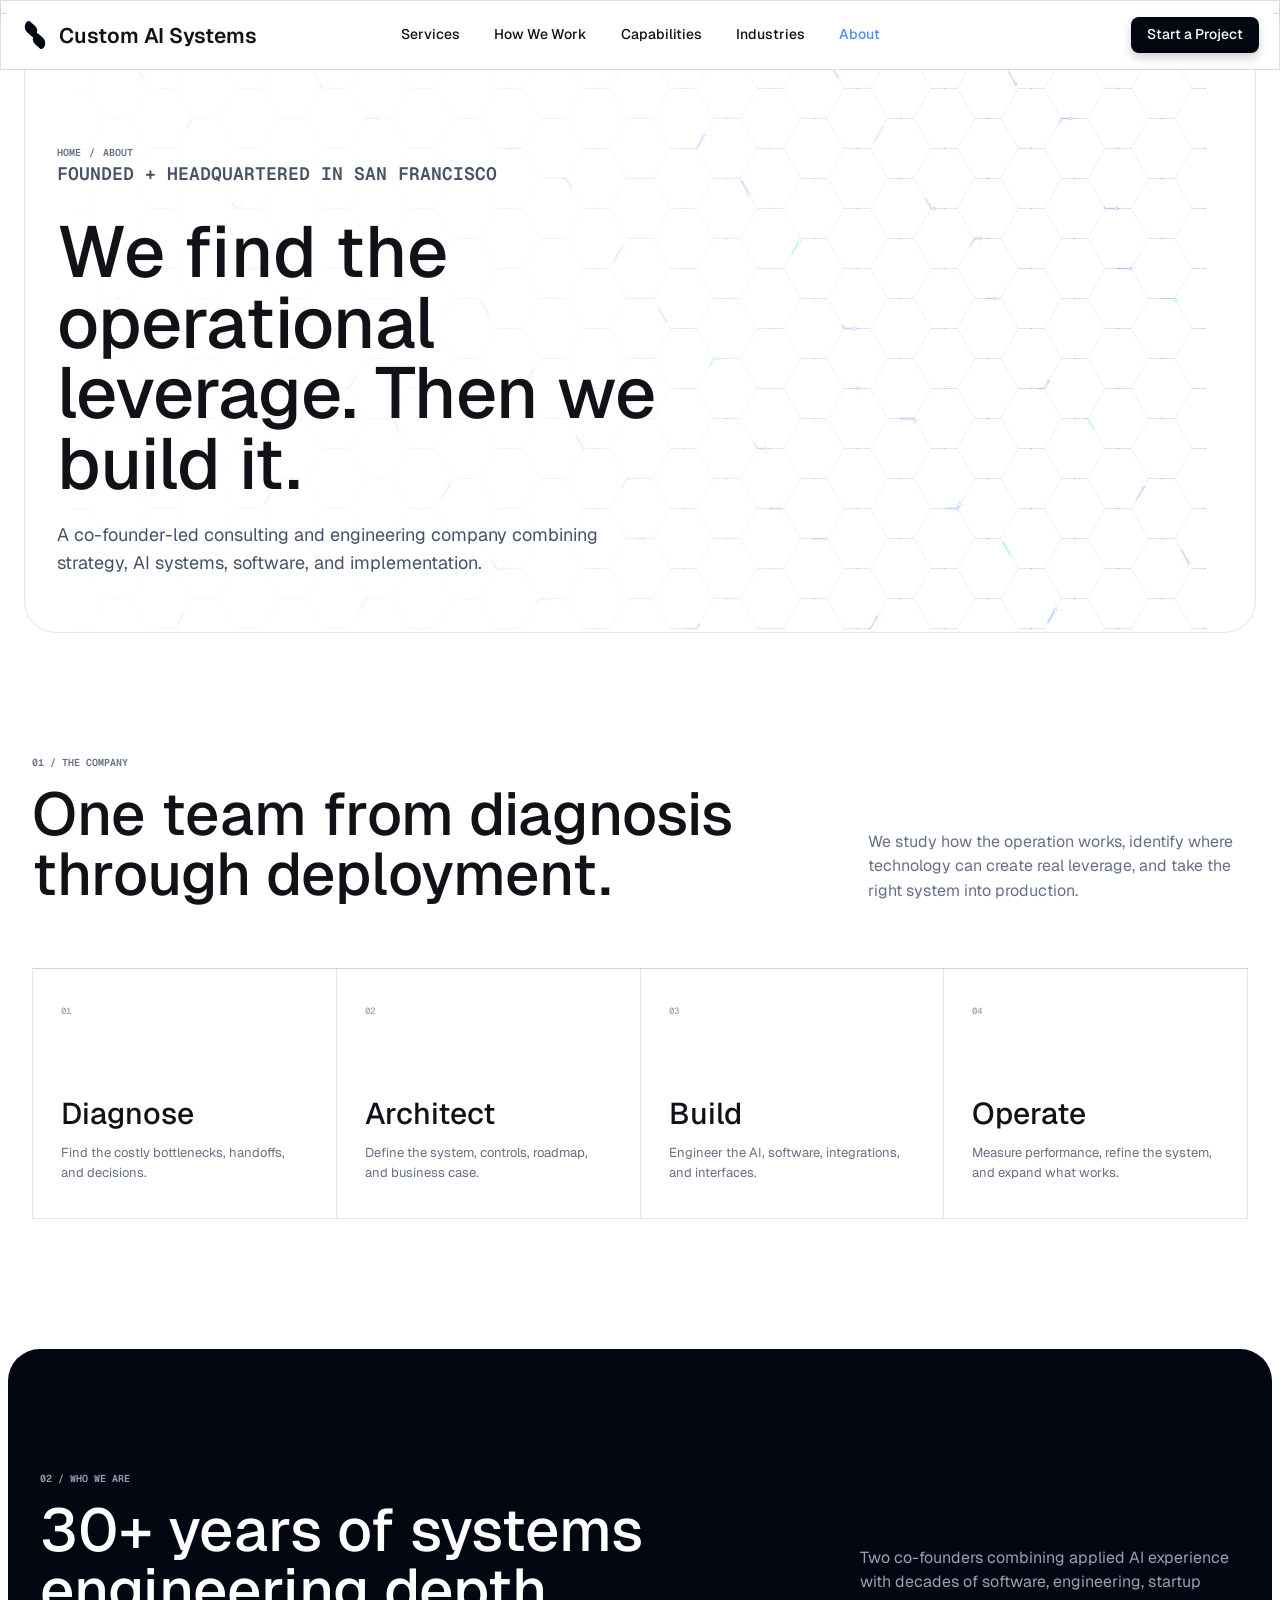
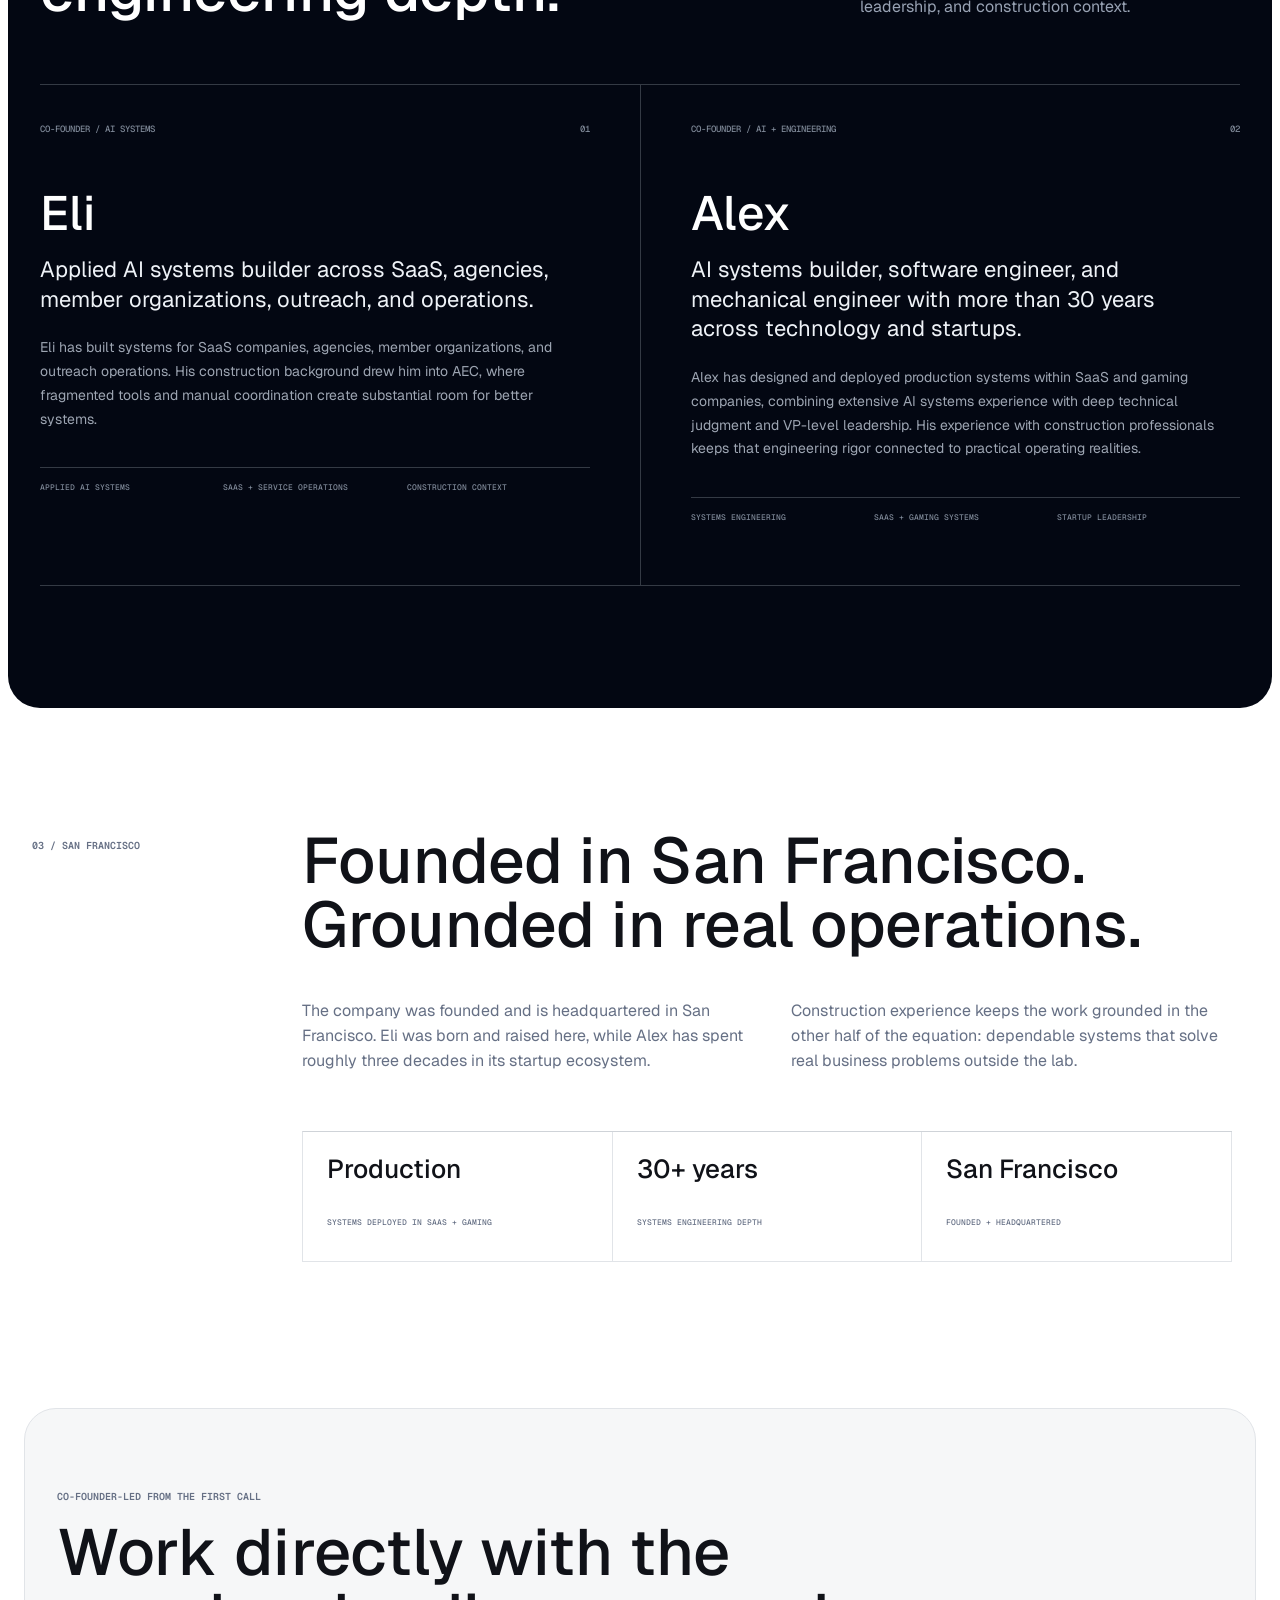
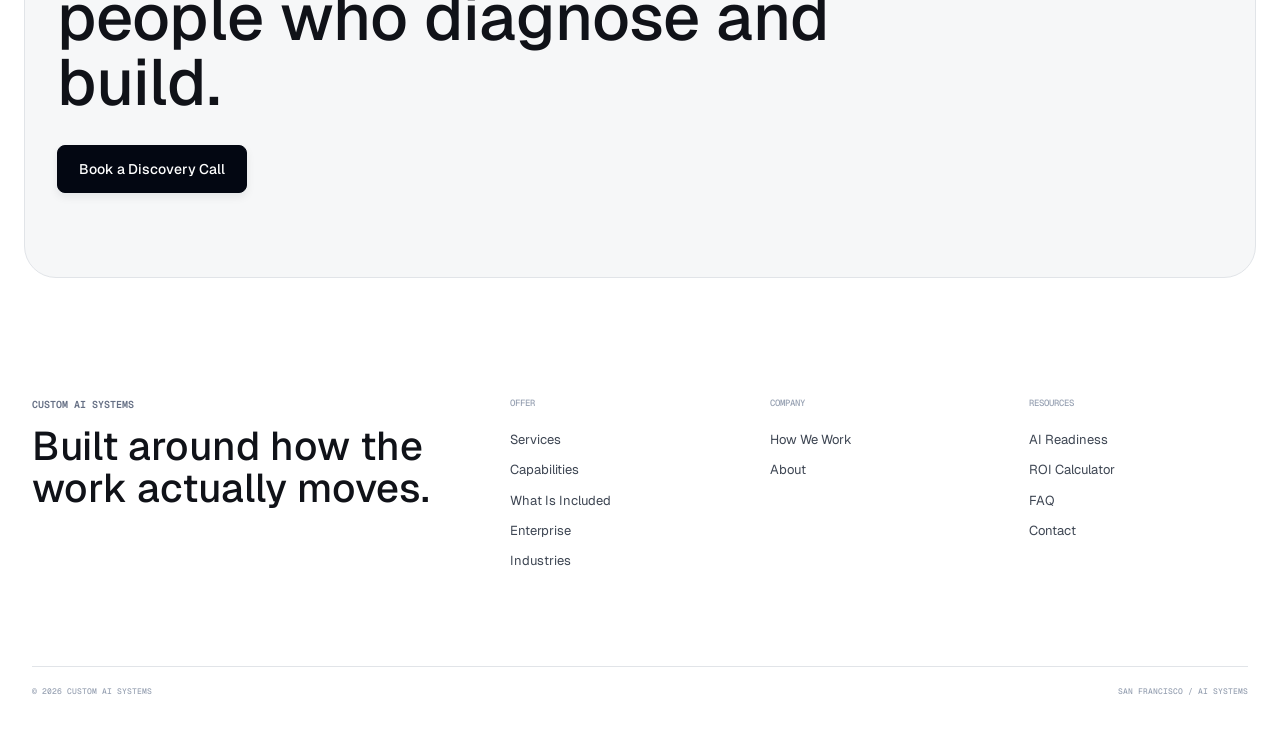
==== about.html @ ee3be644 "Refine founder systems engineering experience" ====
<!doctype html>
<html lang="en">
  <head>
    <meta charset="UTF-8" />
    <meta name="viewport" content="width=device-width, initial-scale=1.0" />
    <meta name="theme-color" content="#ffffff" />
    <meta
      name="description"
      content="Founded and headquartered in San Francisco, Custom AI Systems combines operational strategy, AI engineering, software, integrations, and implementation."
    />
    <title>About | Custom AI Systems</title>
    <link rel="stylesheet" href="site.css?v=about-20260731-1" />
    <script src="site.js?v=nav-20260801-1" defer></script>
  </head>
  <body class="about-page">
    <div data-site-header data-current="about"></div>
    <main>
      <section class="page-hero page-hero-hex" data-hex-hero aria-labelledby="page-title">
        <canvas class="workflow-branch-visual" data-workflow-branch aria-hidden="true"></canvas>
        <div class="page-hero-copy">
          <div class="breadcrumbs"><a href="index.html">Home</a><span>/</span><span>About</span></div>
          <div>
            <p class="scramble-label" data-label="Founded + headquartered in San Francisco">Founded + headquartered in San Francisco</p>
            <h1 id="page-title">We find the operational leverage. Then we build it.</h1>
            <p>A co-founder-led consulting and engineering company combining strategy, AI systems, software, and implementation.</p>
          </div>
        </div>
        <div class="page-hero-art" aria-hidden="true"></div>
      </section>

      <section class="section section-paper about-model" aria-labelledby="company-model">
        <div class="section-inner">
          <div class="section-head reveal">
            <div>
              <p class="section-index">01 / The company</p>
              <h2 id="company-model">One team from diagnosis through deployment.</h2>
            </div>
            <p>We study how the operation works, identify where technology can create real leverage, and take the right system into production.</p>
          </div>
          <div class="about-model-grid reveal-line">
            <article>
              <span>01</span>
              <h3>Diagnose</h3>
              <p>Find the costly bottlenecks, handoffs, and decisions.</p>
            </article>
            <article>
              <span>02</span>
              <h3>Architect</h3>
              <p>Define the system, controls, roadmap, and business case.</p>
            </article>
            <article>
              <span>03</span>
              <h3>Build</h3>
              <p>Engineer the AI, software, integrations, and interfaces.</p>
            </article>
            <article>
              <span>04</span>
              <h3>Operate</h3>
              <p>Measure performance, refine the system, and expand what works.</p>
            </article>
          </div>
        </div>
      </section>

      <section class="section section-black about-team" aria-labelledby="team-title">
        <div class="section-inner">
          <div class="section-head reveal">
            <div>
              <p class="section-index">02 / Who we are</p>
              <h2 id="team-title">30+ years of systems engineering depth.</h2>
            </div>
            <p>Two co-founders combining applied AI experience with decades of software, engineering, startup leadership, and construction context.</p>
          </div>

          <div class="founder-grid reveal-line">
            <article class="founder-profile">
              <header><span>Co-founder / AI systems</span><i>01</i></header>
              <h3>Eli</h3>
              <p class="founder-lede">Applied AI systems builder across SaaS, agencies, member organizations, outreach, and operations.</p>
              <p class="founder-copy">Eli has built systems for SaaS companies, agencies, member organizations, and outreach operations. His construction background drew him into AEC, where fragmented tools and manual coordination create substantial room for better systems.</p>
              <ul class="founder-evidence" aria-label="Eli's experience">
                <li>Applied AI systems</li>
                <li>SaaS + service operations</li>
                <li>Construction context</li>
              </ul>
            </article>

            <article class="founder-profile">
              <header><span>Co-founder / AI + engineering</span><i>02</i></header>
              <h3>Alex</h3>
              <p class="founder-lede">AI systems builder, software engineer, and mechanical engineer with more than 30 years across technology and startups.</p>
              <p class="founder-copy">Alex has designed and deployed production systems within SaaS and gaming companies, combining extensive AI systems experience with deep technical judgment and VP-level leadership. His experience with construction professionals keeps that engineering rigor connected to practical operating realities.</p>
              <ul class="founder-evidence" aria-label="Alex's experience">
                <li>Systems engineering</li>
                <li>SaaS + gaming systems</li>
                <li>Startup leadership</li>
              </ul>
            </article>
          </div>
        </div>
      </section>

      <section class="section section-white about-sf" aria-labelledby="sf-title">
        <div class="section-inner about-sf-grid">
          <p class="section-index reveal">03 / San Francisco</p>
          <div class="reveal">
            <h2 id="sf-title">Founded in San Francisco. Grounded in real operations.</h2>
            <div class="about-sf-copy">
              <p>The company was founded and is headquartered in San Francisco. Eli was born and raised here, while Alex has spent roughly three decades in its startup ecosystem.</p>
              <p>Construction experience keeps the work grounded in the other half of the equation: dependable systems that solve real business problems outside the lab.</p>
            </div>
            <dl class="about-facts">
              <div><dt>Production</dt><dd>Systems deployed in SaaS + gaming</dd></div>
              <div><dt>30+ years</dt><dd>Systems engineering depth</dd></div>
              <div><dt>San Francisco</dt><dd>Founded + headquartered</dd></div>
            </dl>
          </div>
        </div>
      </section>

      <section class="cta cta-hex" aria-labelledby="cta-title">
        <canvas class="workflow-branch-visual" data-workflow-branch aria-hidden="true"></canvas>
        <div class="cta-inner reveal">
          <p class="scramble-label" data-label="Co-founder-led from the first call">Co-founder-led from the first call</p>
          <div>
            <h2 id="cta-title">Work directly with the people who diagnose and build.</h2>
            <a class="button button-dark" href="contact.html#schedule">Book a Discovery Call</a>
          </div>
        </div>
      </section>
    </main>
    <div data-site-footer></div>
  </body>
</html>
---- site.css ----
@font-face {
  font-family: "Geist";
  src: url("public/fonts/geist-400.woff2") format("woff2");
  font-weight: 400;
  font-style: normal;
  font-display: swap;
}

@font-face {
  font-family: "Geist";
  src: url("public/fonts/geist-500.woff2") format("woff2");
  font-weight: 500;
  font-style: normal;
  font-display: swap;
}

@font-face {
  font-family: "Geist";
  src: url("public/fonts/geist-600.woff2") format("woff2");
  font-weight: 600;
  font-style: normal;
  font-display: swap;
}

@font-face {
  font-family: "Geist Mono";
  src: url("public/fonts/geist-mono-500.woff2") format("woff2");
  font-weight: 500;
  font-style: normal;
  font-display: swap;
}

@font-face {
  font-family: "Geist Mono";
  src: url("public/fonts/geist-mono-600.woff2") format("woff2");
  font-weight: 600;
  font-style: normal;
  font-display: swap;
}

:root {
  --ink: #030712;
  --text: #101218;
  --muted: #667085;
  --faint: #98a2b3;
  --line: #e1e4e8;
  --line-strong: #cfd3d8;
  --soft: #f6f7f8;
  --panel: #ededee;
  --white: #ffffff;
  --blue: #4d8dff;
  --green: #20b86a;
  --amber: #f3b63f;
  --red: #ff5f57;
  --sans: "Geist", Arial, sans-serif;
  --mono: "Geist Mono", "SFMono-Regular", Consolas, monospace;
  --max: 1280px;
  --gutter: 32px;
  --nav-h: 70px;
  --radius-lg: 32px;
  --radius-md: 24px;
  --radius-sm: 8px;
  --shadow: 0 20px 55px rgba(16, 24, 40, 0.1);
}

* {
  box-sizing: border-box;
  letter-spacing: 0;
}

html {
  color: var(--text);
  background: var(--white);
  scroll-behavior: smooth;
}

body {
  margin: 0;
  overflow-x: clip;
  color: var(--text);
  background: var(--white);
  font-family: var(--sans);
  font-size: 16px;
  line-height: 1.55;
  -webkit-font-smoothing: antialiased;
}

body.menu-open {
  overflow: hidden;
}

img,
svg {
  display: block;
  max-width: 100%;
}

button,
input,
select,
textarea {
  color: inherit;
  font: inherit;
}

button,
a {
  -webkit-tap-highlight-color: transparent;
}

a {
  color: inherit;
  text-decoration: none;
}

h1,
h2,
h3,
h4,
p {
  margin-top: 0;
}

h1,
h2,
h3,
h4 {
  font-weight: 500;
}

::selection {
  color: var(--white);
  background: var(--ink);
}

.site-header {
  position: fixed;
  z-index: 100;
  top: 0;
  right: 0;
  left: 0;
  height: var(--nav-h);
  border-top: 1px solid rgba(207, 211, 216, 0.7);
  border-bottom: 1px solid rgba(207, 211, 216, 0.8);
  background: rgba(255, 255, 255, 0.97);
}

.home-page .site-header:not(.is-scrolled) {
  border-color: transparent;
  background: transparent;
  backdrop-filter: none;
}

.home-page .site-header:not(.is-scrolled) .nav-inner {
  border-color: transparent;
}

.nav-inner {
  position: relative;
  display: grid;
  grid-template-columns: minmax(250px, 1fr) auto minmax(250px, 1fr);
  align-items: center;
  max-width: var(--max);
  height: 100%;
  margin: 0 auto;
  padding: 0 20px;
  border-right: 1px solid rgba(207, 211, 216, 0.75);
  border-left: 1px solid rgba(207, 211, 216, 0.75);
  transition: transform 220ms cubic-bezier(.22, .61, .36, 1);
}

.nav-inner::before,
.nav-inner::after {
  position: absolute;
  top: 7px;
  width: 11px;
  height: 11px;
  content: "";
  background: linear-gradient(var(--line-strong), var(--line-strong)) center / 1px 11px no-repeat,
    linear-gradient(90deg, var(--line-strong), var(--line-strong)) center / 11px 1px no-repeat;
}

.nav-inner::before { left: -6px; }
.nav-inner::after { right: -6px; }

.brand {
  display: inline-flex;
  gap: 10px;
  align-items: center;
  width: max-content;
  font-size: 21px;
  font-weight: 600;
  line-height: 1;
}

.brand-mark {
  position: relative;
  display: block;
  width: 28px;
  height: 28px;
}

.brand-mark::before,
.brand-mark::after {
  position: absolute;
  width: 16px;
  height: 10px;
  border-radius: 3px 8px 3px 8px;
  content: "";
  background: var(--ink);
}

.brand-mark::before {
  top: 3px;
  left: 2px;
  transform: rotate(42deg);
}

.brand-mark::after {
  right: 2px;
  bottom: 3px;
  transform: rotate(42deg);
}

.site-nav {
  display: flex;
  gap: 34px;
  align-items: center;
}

.site-nav a,
.header-link {
  font-size: 14px;
  font-weight: 500;
}

.site-nav a {
  transition: color 180ms ease;
}

.site-nav a:hover,
.site-nav a[aria-current="page"] {
  color: var(--blue);
}

.header-actions {
  display: flex;
  justify-content: flex-end;
}

.header-link {
  display: inline-flex;
  min-height: 36px;
  padding: 0 16px;
  align-items: center;
  border-radius: var(--radius-sm);
  color: var(--white);
  background: var(--ink);
  box-shadow: 0 5px 10px rgba(3, 7, 18, 0.18);
  transition: transform 180ms ease, box-shadow 180ms ease;
}

.header-link:hover {
  transform: translateY(-1px);
  box-shadow: 0 8px 18px rgba(3, 7, 18, 0.2);
}

.menu-toggle {
  display: none;
  width: 42px;
  height: 42px;
  padding: 0;
  border: 0;
  background: transparent;
  cursor: pointer;
}

.menu-toggle span {
  display: block;
  width: 19px;
  height: 1px;
  margin: 5px auto;
  background: var(--ink);
  transition: transform 180ms ease;
}

.menu-open .menu-toggle span:first-child {
  transform: translateY(3px) rotate(45deg);
}

.menu-open .menu-toggle span:last-child {
  transform: translateY(-3px) rotate(-45deg);
}

.mobile-menu {
  position: fixed;
  z-index: 90;
  inset: var(--nav-h) 0 0;
  display: none;
  padding: 25px 24px 100px;
  background: rgba(255, 255, 255, 0.98);
  transform: translateY(-110%);
  transition: transform 280ms cubic-bezier(0.77, 0, 0.18, 1);
}

.mobile-menu a {
  display: flex;
  min-height: 58px;
  align-items: center;
  border-bottom: 1px solid var(--line);
  font-size: 24px;
  font-weight: 500;
}

.mobile-menu small {
  display: block;
  margin-top: 28px;
  color: var(--muted);
  font-family: var(--mono);
  font-size: 10px;
  text-transform: uppercase;
}

.menu-open .mobile-menu {
  transform: translateY(0);
}

.scroll-progress {
  position: absolute;
  right: 0;
  bottom: -1px;
  left: 0;
  height: 2px;
  background: var(--ink);
  transform: scaleX(0);
  transform-origin: left;
}

.mobile-sticky-cta {
  position: fixed;
  z-index: 85;
  right: 16px;
  bottom: 16px;
  left: 16px;
  display: none;
  min-height: 46px;
  align-items: center;
  justify-content: center;
  border-radius: 7px;
  color: var(--white);
  background: var(--ink);
  box-shadow: 0 9px 28px rgba(3, 7, 18, 0.26);
  font-size: 14px;
  font-weight: 500;
}

.button-row {
  display: flex;
  flex-wrap: wrap;
  gap: 10px;
  align-items: center;
}

.button {
  display: inline-flex;
  min-height: 48px;
  padding: 0 21px;
  align-items: center;
  justify-content: center;
  border: 1px solid var(--line);
  border-radius: var(--radius-sm);
  font-size: 14px;
  font-weight: 500;
  background: var(--white);
  box-shadow: 0 4px 8px rgba(16, 24, 40, 0.08);
  cursor: pointer;
  transition: transform 180ms ease, box-shadow 180ms ease, border-color 180ms ease;
}

.button:hover {
  border-color: var(--line-strong);
  transform: translateY(-2px);
  box-shadow: 0 8px 18px rgba(16, 24, 40, 0.12);
}

.button-dark,
.button-blue {
  color: var(--white);
  border-color: var(--ink);
  background: var(--ink);
}

.button-light,
.button-outline {
  color: var(--text);
  border-color: var(--line);
  background: var(--white);
}

.text-link {
  display: inline-flex;
  gap: 8px;
  align-items: center;
  font-size: 14px;
  font-weight: 500;
}

.text-link::after {
  content: "\2192";
  transition: transform 180ms ease;
}

.text-link:hover::after {
  transform: translateX(4px);
}

.eyebrow,
.section-index,
.micro-label,
.scramble-label,
.breadcrumbs,
.rule-label {
  margin: 0;
  color: var(--muted);
  font-family: var(--mono);
  font-size: 10px;
  font-weight: 600;
  line-height: 1.5;
  text-transform: uppercase;
}

.gamut-hero,
.page-hero,
.offer-field {
  position: relative;
  max-width: calc(100% - 48px);
  margin: 24px auto 0;
  overflow: hidden;
  border: 1px solid var(--line);
  border-radius: var(--radius-lg);
  background: var(--white);
}

.gamut-hero {
  min-height: 700px;
}

.binary-layer {
  position: absolute;
  z-index: 0;
  inset: 0;
  overflow: hidden;
  color: #edf1f4;
  font-family: var(--mono);
  font-size: 6px;
  line-height: 2.65;
  opacity: .46;
  word-break: break-all;
  white-space: pre-wrap;
  pointer-events: none;
  user-select: none;
}

.hero-content {
  position: relative;
  z-index: 3;
  display: flex;
  flex-direction: column;
  justify-content: center;
  min-height: 700px;
  max-width: var(--max);
  margin: 0 auto;
  padding: 150px 20px 76px;
}

.hero-copy {
  max-width: 820px;
}

.hero-copy h1 {
  max-width: 820px;
  min-height: 184px;
  margin: 0 0 30px;
  color: var(--ink);
  font-size: 94px;
  font-weight: 500;
  line-height: 0.96;
}

.rotating-line {
  display: block;
  width: max-content;
  max-width: none;
  white-space: nowrap;
  transform-origin: left center;
  transition: opacity 220ms ease, transform 220ms ease;
}

.rotating-line.is-changing {
  opacity: 0;
  transform: translateY(10px);
}

.hero-copy > p {
  max-width: 690px;
  margin-bottom: 34px;
  color: #445066;
  font-size: 19px;
  line-height: 1.55;
}

.ascii-visual {
  position: absolute;
  z-index: 1;
  top: 155px;
  right: 4%;
  bottom: -40px;
  width: 58%;
  overflow: hidden;
  color: #10141c;
  font-family: var(--mono);
  font-size: 9px;
  line-height: 0.9;
  white-space: pre;
  opacity: 0.88;
  pointer-events: none;
  transform: translateY(var(--ascii-shift, 0));
  will-change: transform;
}

.workflow-branch-visual {
  position: absolute;
  z-index: 1;
  top: -14px;
  right: 0;
  bottom: auto;
  width: 100%;
  height: calc(100% + 28px);
  opacity: .5;
  pointer-events: none;
  -webkit-mask-image: linear-gradient(90deg, rgba(0, 0, 0, .16) 0%, rgba(0, 0, 0, .3) 38%, rgba(0, 0, 0, .82) 68%, #000 100%);
  mask-image: linear-gradient(90deg, rgba(0, 0, 0, .16) 0%, rgba(0, 0, 0, .3) 38%, rgba(0, 0, 0, .82) 68%, #000 100%);
}

.hero-coordinate {
  position: absolute;
  z-index: 2;
  right: 30px;
  bottom: 24px;
  color: var(--faint);
  font-family: var(--mono);
  font-size: 9px;
}

.integration-strip {
  position: relative;
  padding: 42px 0 34px;
  overflow: hidden;
}

.integration-strip::before,
.integration-strip::after {
  position: absolute;
  z-index: 2;
  top: 78px;
  bottom: 18px;
  width: clamp(38px, 7vw, 110px);
  content: "";
  pointer-events: none;
}

.integration-strip::before {
  left: 0;
  background: linear-gradient(90deg, var(--white) 12%, rgba(255, 255, 255, 0));
}

.integration-strip::after {
  right: 0;
  background: linear-gradient(270deg, var(--white) 12%, rgba(255, 255, 255, 0));
}

.integration-label {
  margin-bottom: 25px;
  color: var(--muted);
  font-family: var(--mono);
  font-size: 10px;
  font-weight: 600;
  text-align: center;
  text-transform: uppercase;
}

.integration-track {
  display: flex;
  width: max-content;
  align-items: center;
  animation: marquee 52s linear infinite;
  will-change: transform;
}

.integration-set {
  display: flex;
  flex: none;
  gap: clamp(48px, 5.3vw, 78px);
  align-items: center;
  padding-right: clamp(48px, 5.3vw, 78px);
}

.integration-item {
  position: relative;
  display: inline-flex;
  gap: 12px;
  align-items: center;
  color: #252a34;
  font-size: 17px;
  font-weight: 600;
  white-space: nowrap;
  transition: color 180ms ease, transform 180ms ease;
}

.integration-logo {
  display: grid;
  width: 38px;
  height: 38px;
  place-items: center;
  border: 1px solid rgba(17, 24, 39, .1);
  border-radius: 8px;
  background: rgba(255, 255, 255, .9);
  box-shadow: 0 5px 16px rgba(17, 24, 39, .05);
  font-style: normal;
  transition: border-color 180ms ease, box-shadow 180ms ease, transform 180ms ease;
}

.integration-logo img {
  display: block;
  width: 25px;
  height: 25px;
  object-fit: contain;
}

.integration-item:hover {
  color: var(--text);
  transform: translateY(-2px);
}

.integration-item:hover .integration-logo {
  border-color: rgba(62, 139, 255, .34);
  box-shadow: 0 8px 22px rgba(39, 116, 255, .12);
  transform: scale(1.04);
}

.integration-strip:hover .integration-track {
  animation-play-state: paused;
}

@keyframes marquee {
  to { transform: translateX(-50%); }
}

.content-section,
.section {
  position: relative;
  max-width: var(--max);
  margin: 0 auto;
  padding: 122px var(--gutter);
}

.section-inner {
  max-width: var(--max);
  margin: 0 auto;
}

.section-paper,
.section-white {
  color: var(--text);
  background: var(--white);
}

.section-blue {
  color: var(--text);
  background: var(--panel);
}

.section-black {
  max-width: calc(100% - 16px);
  margin: 8px auto;
  padding-right: max(var(--gutter), calc((100vw - var(--max)) / 2 + var(--gutter)));
  padding-left: max(var(--gutter), calc((100vw - var(--max)) / 2 + var(--gutter)));
  border-radius: var(--radius-lg);
  color: var(--white);
  background: var(--ink);
}

.section-head {
  display: grid;
  grid-template-columns: minmax(0, 1fr) minmax(260px, 380px);
  gap: 70px;
  align-items: end;
  margin-bottom: 64px;
}

.section-head h2,
.section-title,
.editorial-title {
  max-width: 880px;
  margin: 14px 0 0;
  color: inherit;
  font-size: 60px;
  font-weight: 500;
  line-height: 1;
}

.section-head > p {
  margin: 0;
  color: var(--muted);
}

.section-black .section-head > p,
.section-black .section-index,
.dark-band .scramble-label,
.dark-band .feature-copy {
  color: #98a2b3;
}

.difference-title {
  max-width: 940px;
  margin: 14px 0 55px;
  font-size: 60px;
  font-weight: 500;
  line-height: 1;
}

.market-signal {
  position: relative;
  max-width: calc(100% - 16px);
  min-height: 760px;
  margin: 8px auto;
  padding: 118px max(var(--gutter), calc((100vw - var(--max)) / 2 + var(--gutter))) 0;
  overflow: hidden;
  border-radius: var(--radius-lg);
  color: var(--white);
  background: var(--ink);
}

.market-signal > .workflow-branch-visual {
  inset: -14px 0 auto;
  width: 100%;
  height: calc(100% + 28px);
  opacity: .28;
  filter: brightness(2.1);
  -webkit-mask-image: linear-gradient(90deg, rgba(0, 0, 0, .18), #000 48%, rgba(0, 0, 0, .54));
  mask-image: linear-gradient(90deg, rgba(0, 0, 0, .18), #000 48%, rgba(0, 0, 0, .54));
}

.market-signal-inner,
.market-signal-thesis {
  position: relative;
  z-index: 2;
}

.market-signal-inner {
  display: grid;
  grid-template-columns: minmax(0, 1.05fr) minmax(430px, .95fr);
  gap: 105px;
  align-items: start;
}

.market-signal .scramble-label {
  color: #8490a2;
}

.market-signal-copy h2 {
  max-width: 650px;
  margin: 18px 0 32px;
  color: var(--white);
  font-size: 61px;
  line-height: 1;
}

.market-signal-copy > p:last-child {
  max-width: 520px;
  margin: 0;
  color: #9da7b6;
  font-size: 17px;
}

.market-trajectory {
  --trajectory-x: 8px;
  --trajectory-color: #5fe5ff;
  position: relative;
  border-top: 1px solid #303744;
}

.market-trajectory-line {
  position: absolute;
  z-index: 1;
  top: 34px;
  bottom: 34px;
  left: var(--trajectory-x);
  width: 1px;
  transform: translateX(-50%);
  overflow: hidden;
  background: rgba(95, 229, 255, .16);
}

.market-trajectory-line i {
  display: block;
  width: 100%;
  height: 100%;
  background: rgba(95, 229, 255, .7);
  box-shadow: 0 0 11px rgba(95, 229, 255, .3);
  transform: scaleY(0);
  transform-origin: top;
}

.market-signal.is-visible .market-trajectory-line i {
  transform: scaleY(1);
  transition: transform 1150ms cubic-bezier(.22, .61, .36, 1) 180ms;
}

.market-trajectory article {
  position: relative;
  display: grid;
  min-height: 154px;
  padding: 27px 0 27px 40px;
  grid-template-columns: 92px minmax(0, 1fr);
  gap: 7px 20px;
  border-bottom: 1px solid #303744;
  opacity: .24;
  transform: translateX(18px);
}

.market-trajectory article::before {
  position: absolute;
  z-index: 2;
  top: 31px;
  left: var(--trajectory-x);
  width: 10px;
  height: 10px;
  transform: translateX(-50%);
  border: 2px solid var(--ink);
  border-radius: 50%;
  content: "";
  background: #4b5565;
}

.market-signal.is-visible .market-trajectory article {
  opacity: 1;
  transform: translateX(0);
  transition: opacity 560ms ease 300ms, transform 560ms cubic-bezier(.22, .61, .36, 1) 300ms;
}

.market-signal.is-visible .market-trajectory article:nth-of-type(2) { transition-delay: 510ms; }
.market-signal.is-visible .market-trajectory article:nth-of-type(3) { transition-delay: 720ms; }

.market-signal.is-visible .market-trajectory article::before {
  background: var(--trajectory-color);
  box-shadow: 0 0 0 4px rgba(95, 229, 255, .09), 0 0 11px rgba(95, 229, 255, .34);
  transition: background 300ms ease 620ms, box-shadow 300ms ease 620ms;
}

.market-trajectory article > span {
  grid-column: 1 / -1;
  color: #7f8998;
  font-family: var(--mono);
  font-size: 8px;
  text-transform: uppercase;
}

.market-trajectory article > strong {
  grid-row: 2 / span 2;
  color: var(--white);
  font-size: 43px;
  font-weight: 500;
  line-height: 1;
}

.market-trajectory article > strong b {
  font-weight: inherit;
}

.market-trajectory article > p {
  margin: 2px 0 0;
  color: #c1c8d2;
  font-size: 13px;
  line-height: 1.45;
}

.market-trajectory article > a {
  width: max-content;
  color: #697486;
  font-family: var(--mono);
  font-size: 7px;
  text-transform: uppercase;
  transition: color 180ms ease;
}

.market-trajectory article > a:hover {
  color: var(--blue);
}

.system-thesis {
  position: relative;
  min-height: 165vh;
  margin: 8px;
}

.system-thesis-pin {
  position: sticky;
  top: 76px;
  min-height: min(690px, calc(100vh - 84px));
  height: calc(100vh - 84px);
  overflow: hidden;
  border: 1px solid #202a38;
  border-radius: var(--radius-lg);
  color: var(--white);
  background: #050a13;
}

.system-thesis-pin > .workflow-branch-visual {
  inset: -16px;
  width: calc(100% + 32px);
  height: calc(100% + 32px);
  opacity: .43;
  mask-image: linear-gradient(90deg, rgba(0, 0, 0, .84), rgba(0, 0, 0, .2) 54%, rgba(0, 0, 0, .74));
}

.system-thesis-grid {
  position: relative;
  z-index: 2;
  display: grid;
  min-height: 615px;
  padding: 84px 7.5% 70px;
  grid-template-columns: minmax(0, 1.45fr) minmax(300px, .55fr);
  align-items: end;
  gap: clamp(50px, 8vw, 140px);
}

.system-thesis-statement { align-self: start; }

.system-thesis-statement h2 {
  max-width: 980px;
  margin: 24px 0 0;
  font-size: clamp(58px, 6.5vw, 108px);
  font-weight: 400;
  line-height: .96;
}

.system-thesis-resolve { color: inherit; }

.system-thesis-resolve i {
  color: #82909f;
  font-style: normal;
  transition: color 420ms cubic-bezier(.22, .61, .36, 1), text-shadow 420ms ease;
}

.system-thesis-resolve i.is-lit {
  color: var(--white);
  text-shadow: 0 0 18px rgba(95, 229, 255, .08);
}

.system-thesis-detail {
  padding: 28px 0 2px;
  border-top: 1px solid #354152;
}

.system-thesis-detail > p {
  margin: 0 0 30px;
  color: #aab4c1;
  font-size: 16px;
  line-height: 1.55;
}

.system-thesis-detail > strong {
  display: block;
  margin-bottom: 34px;
  font-size: 18px;
  font-weight: 500;
  line-height: 1.45;
}

.button.button-teal {
  justify-content: space-between;
  min-width: 235px;
  color: #041117;
  border-color: #5fe5ff;
  background: #5fe5ff;
}

.button.button-teal:hover {
  color: #041117;
  background: #8bedff;
}

.system-thesis-rail {
  position: absolute;
  z-index: 2;
  right: 7.5%;
  bottom: 35px;
  left: 7.5%;
  display: grid;
  grid-template-columns: repeat(4, 1fr);
}

.system-thesis-rail i {
  height: 1px;
  background: #354152;
  transform: scaleX(0);
  transform-origin: left;
}

.system-thesis:has(.reveal.is-visible) .system-thesis-rail i {
  transform: scaleX(1);
  transition: transform 700ms cubic-bezier(.22, .61, .36, 1);
}

.system-thesis-rail i:nth-child(2) { transition-delay: 120ms !important; }
.system-thesis-rail i:nth-child(3) { transition-delay: 240ms !important; }
.system-thesis-rail i:nth-child(4) { transition-delay: 360ms !important; background: #5fe5ff; }

.market-signal-thesis {
  max-width: 960px;
  margin: 82px 0 0;
  padding: 31px 0 35px;
  border-top: 1px solid #303744;
  color: #dce1e8;
  font-size: 24px;
  line-height: 1.35;
}

.product-scroll-stage {
  position: relative;
  min-height: calc(100vh + 820px);
}

.product-window {
  position: relative;
  min-height: 680px;
  overflow: hidden;
  border: 1px solid var(--line-strong);
  border-radius: 20px;
  background: var(--white);
  box-shadow: var(--shadow);
}

.product-scroll-stage .product-window {
  position: sticky;
  top: calc(var(--nav-h) + 18px);
}

.window-bar {
  display: flex;
  height: 48px;
  padding: 0 18px;
  align-items: center;
  border-bottom: 1px solid var(--line);
  background: var(--soft);
}

.window-dots {
  display: flex;
  gap: 8px;
}

.window-dots i {
  display: block;
  width: 12px;
  height: 12px;
  border-radius: 50%;
  background: var(--red);
}

.window-dots i:nth-child(2) { background: var(--amber); }
.window-dots i:nth-child(3) { background: #27c840; }

.window-title {
  margin-left: auto;
  color: var(--muted);
  font-family: var(--mono);
  font-size: 9px;
  text-transform: uppercase;
}

.window-body {
  display: grid;
  grid-template-columns: 242px minmax(0, 1fr);
  min-height: 632px;
}

.demo-sidebar {
  padding: 18px 14px;
  border-right: 1px solid var(--line);
  background: #f5f6f7;
}

.demo-outcome-card {
  padding: 12px;
  border: 1px solid var(--line);
  border-radius: 10px;
  background: rgba(255, 255, 255, .86);
}

.demo-outcome-head {
  display: flex;
  margin-bottom: 10px;
  align-items: center;
  justify-content: space-between;
  color: var(--muted);
  font-family: var(--mono);
  font-size: 8px;
  font-weight: 600;
  text-transform: uppercase;
}

.demo-outcome-head i {
  padding: 3px 5px;
  border: 1px solid var(--line);
  border-radius: 4px;
  color: var(--faint);
  font-style: normal;
}

.demo-outcome-tabs {
  display: grid;
  grid-template-columns: 1fr 1fr;
  gap: 3px;
  padding: 3px;
  border: 1px solid var(--line);
  border-radius: 7px;
  background: #f2f4f6;
}

.demo-outcome-tabs button {
  min-height: 27px;
  padding: 0 8px;
  border: 0;
  border-radius: 5px;
  color: var(--muted);
  background: transparent;
  font: 500 10px/1 var(--sans);
  cursor: pointer;
}

.demo-outcome-tabs button.is-active {
  color: var(--text);
  background: var(--white);
  box-shadow: 0 1px 4px rgba(17, 24, 39, .1);
}

.demo-outcome-panel {
  min-height: 61px;
  padding-top: 10px;
}

.demo-outcome-panel strong,
.demo-outcome-panel span {
  display: block;
}

.demo-outcome-panel strong {
  margin-bottom: 2px;
  font-size: 24px;
  font-weight: 500;
  letter-spacing: 0;
}

.demo-outcome-panel span {
  color: var(--muted);
  font-size: 10px;
}

.demo-sidebar-label {
  margin: 17px 10px 7px;
  color: var(--faint);
  font-size: 11px;
}

.demo-system-list {
  display: grid;
  gap: 1px;
}

.demo-nav-item {
  display: flex;
  gap: 10px;
  min-height: 34px;
  padding: 0 10px;
  align-items: center;
  border-radius: 7px;
  color: var(--muted);
  font-size: 11px;
}

.demo-nav-item.is-active {
  color: var(--text);
  background: #e6e8eb;
}

.demo-nav-item i {
  width: 7px;
  height: 7px;
  border: 1px solid currentColor;
  border-radius: 2px;
}

.demo-main {
  display: grid;
  grid-template-rows: auto 1fr;
  min-width: 0;
  padding: 28px;
}

.demo-prompt {
  max-width: 760px;
  margin: 0 auto 24px;
  padding: 18px 20px;
  border: 1px solid var(--line);
  border-radius: 14px;
  color: #3e4a5d;
  background: var(--soft);
  font-size: 14px;
}

.demo-grid {
  display: grid;
  grid-template-columns: minmax(0, 1.4fr) minmax(250px, 0.6fr);
  gap: 16px;
  min-height: 465px;
}

.demo-log,
.demo-summary {
  border: 1px solid var(--line);
  border-radius: 14px;
  background: var(--white);
}

.demo-panel-head {
  display: flex;
  min-height: 44px;
  padding: 0 15px;
  align-items: center;
  justify-content: space-between;
  border-bottom: 1px solid var(--line);
  font-size: 12px;
  font-weight: 500;
}

.status-live {
  display: inline-flex;
  gap: 7px;
  align-items: center;
  color: var(--muted);
  font-family: var(--mono);
  font-size: 8px;
  text-transform: uppercase;
}

.status-live::before {
  width: 6px;
  height: 6px;
  border-radius: 50%;
  content: "";
  background: var(--green);
  box-shadow: 0 0 0 4px rgba(32, 184, 106, 0.12);
}

.status-live[data-state="idle"]::before {
  background: #aab2bf;
  box-shadow: 0 0 0 4px rgba(102, 112, 133, .1);
}

.status-live[data-state="working"]::before {
  background: var(--blue);
  box-shadow: 0 0 0 4px rgba(70, 124, 255, .12);
  animation: status-pulse 1.4s ease-in-out infinite;
}

.status-live[data-state="complete"]::before {
  background: var(--green);
  box-shadow: 0 0 0 4px rgba(32, 184, 106, .12);
}

@keyframes status-pulse {
  50% { box-shadow: 0 0 0 7px rgba(70, 124, 255, 0); }
}

.demo-steps {
  padding: 10px 15px;
}

.demo-step {
  display: grid;
  grid-template-columns: 28px 1fr auto;
  gap: 10px;
  min-height: 68px;
  padding: 12px 0;
  align-items: center;
  border-bottom: 1px solid var(--line);
  opacity: 0.36;
  transform: translateY(8px);
  transition: opacity 420ms ease, transform 420ms ease;
}

.demo-step.is-complete {
  opacity: 1;
  transform: translateY(0);
}

.demo-step.is-active {
  opacity: 1;
  transform: translateY(0);
  background: linear-gradient(90deg, rgba(70, 124, 255, .08), rgba(70, 124, 255, 0) 82%);
}

.demo-step.is-active .demo-step-icon {
  border-color: rgba(70, 124, 255, .42);
  color: var(--blue);
  background: rgba(70, 124, 255, .06);
}

.demo-step.is-active .step-check {
  color: var(--blue);
}

.demo-step-icon {
  display: grid;
  width: 27px;
  height: 27px;
  place-items: center;
  border: 1px solid var(--line);
  border-radius: 7px;
  color: var(--muted);
  font-family: var(--mono);
  font-size: 8px;
}

.demo-step strong,
.demo-step small {
  display: block;
}

.demo-step strong {
  margin-bottom: 3px;
  font-size: 13px;
  font-weight: 500;
}

.demo-step small {
  color: var(--muted);
  font-size: 10px;
}

.step-check {
  color: var(--faint);
  font-family: var(--mono);
  font-size: 10px;
}

.demo-step.is-complete .step-check {
  color: var(--green);
}

.summary-body {
  padding: 18px;
}

.summary-metric {
  margin-bottom: 20px;
  padding-bottom: 17px;
  border-bottom: 1px solid var(--line);
  opacity: .2;
  transform: translateY(6px);
  transition: opacity 320ms ease, transform 320ms ease;
}

.summary-metric.is-visible {
  opacity: 1;
  transform: translateY(0);
}

.summary-metric span,
.summary-metric strong {
  display: block;
}

.summary-metric span {
  color: var(--muted);
  font-size: 10px;
}

.summary-metric strong {
  margin-top: 5px;
  font-size: 27px;
  font-weight: 500;
}

.summary-result {
  padding: 12px;
  border: 1px solid rgba(70, 124, 255, .24);
  border-radius: 9px;
  background: rgba(70, 124, 255, .05);
  opacity: .16;
  transform: translateY(6px);
  transition: opacity 320ms ease, transform 320ms ease;
}

.summary-result.is-visible {
  opacity: 1;
  transform: translateY(0);
}

.summary-result strong,
.summary-result span,
.summary-result small {
  display: block;
}

.summary-result span { margin-bottom: 4px; color: var(--muted); font-size: 9px; }
.summary-result strong { margin-bottom: 5px; font-size: 13px; font-weight: 500; }
.summary-result small { color: #526783; font-size: 9px; }

.feature-grid {
  display: grid;
  grid-template-columns: repeat(6, 1fr);
  gap: 14px;
}

.feature-card {
  position: relative;
  min-height: 430px;
  padding: 34px;
  contain: layout paint;
  overflow: hidden;
  border: 1px solid var(--line);
  border-radius: var(--radius-md);
  background: var(--soft);
}

.feature-card.feature-wide { grid-column: span 3; min-height: 520px; }
.feature-card.feature-third { grid-column: span 2; }
.feature-card.feature-half { grid-column: span 3; min-height: 350px; }

.dot-field {
  background-color: #fafafa;
  background-image: radial-gradient(#cfd5dd 0.8px, transparent 0.8px);
  background-size: 11px 11px;
}

.feature-card h3 {
  position: relative;
  z-index: 3;
  max-width: 480px;
  margin: 12px 0 12px;
  font-size: 30px;
  font-weight: 500;
  line-height: 1.08;
}

.feature-card p {
  position: relative;
  z-index: 3;
  max-width: 430px;
  margin: 0;
  color: var(--muted);
  font-size: 14px;
}

.feature-visual {
  position: absolute;
  right: 26px;
  bottom: 0;
  left: 26px;
  height: 55%;
}

.mini-browser,
.mini-dashboard,
.mini-log,
.mini-review {
  overflow: hidden;
  border: 1px solid var(--line-strong);
  border-radius: 14px 14px 0 0;
  background: var(--white);
  box-shadow: 0 18px 40px rgba(16, 24, 40, 0.12);
}

.mini-browser {
  display: grid;
  grid-template-rows: 35px 1fr;
  height: 100%;
}

.mini-browser-bar {
  display: flex;
  gap: 6px;
  padding: 0 12px;
  align-items: center;
  border-bottom: 1px solid var(--line);
}

.mini-browser-bar i {
  width: 7px;
  height: 7px;
  border-radius: 50%;
  background: var(--red);
}

.mini-browser-bar i:nth-child(2) { background: var(--amber); }
.mini-browser-bar i:nth-child(3) { background: #27c840; }

.parcel-map {
  position: relative;
  display: grid;
  grid-template-columns: 1.3fr .7fr;
  padding: 18px;
  background-image: linear-gradient(#e9edf2 1px, transparent 1px), linear-gradient(90deg, #e9edf2 1px, transparent 1px);
  background-size: 25px 25px;
}

.parcel-lines {
  position: relative;
  min-height: 175px;
  border: 2px solid var(--blue);
  clip-path: polygon(5% 12%, 90% 0, 100% 78%, 28% 100%, 0 70%);
}

.parcel-lines::before,
.parcel-lines::after {
  position: absolute;
  content: "";
  border: 1px solid var(--blue);
}

.parcel-lines::before { inset: 24px 35px; }
.parcel-lines::after { inset: 56px 16px 20px 70px; }

.map-facts {
  padding: 10px;
}

.map-facts span {
  display: block;
  margin-bottom: 10px;
  padding-bottom: 8px;
  border-bottom: 1px solid var(--line);
  color: var(--muted);
  font-size: 9px;
}

.mini-dashboard {
  position: relative;
  height: 100%;
  border-radius: 14px 14px 0 0;
  background-image: radial-gradient(#d3d7dc 0.8px, transparent 0.8px);
  background-size: 11px 11px;
}

.widget {
  position: absolute;
  min-width: 130px;
  padding: 12px;
  border: 1px solid var(--line);
  border-radius: 10px;
  background: var(--white);
  box-shadow: 0 8px 20px rgba(16, 24, 40, 0.1);
}

.widget span { color: var(--muted); font-size: 9px; }
.widget strong { display: block; margin-top: 7px; font-size: 22px; font-weight: 500; }
.widget:nth-child(1) { top: 42px; left: 28px; }
.widget:nth-child(2) { top: 30px; right: 27px; }
.widget:nth-child(3) { bottom: 28px; left: 35%; }

.app-cloud {
  display: flex;
  flex-wrap: wrap;
  gap: 9px;
  align-content: flex-end;
  height: 100%;
  padding-bottom: 34px;
}

.app-pill {
  display: inline-flex;
  gap: 8px;
  min-height: 40px;
  padding: 0 12px;
  align-items: center;
  border: 1px solid var(--line);
  border-radius: 10px;
  background: var(--white);
  box-shadow: 0 6px 16px rgba(16, 24, 40, 0.07);
  font-size: 11px;
}

.app-pill i {
  display: grid;
  width: 20px;
  height: 20px;
  place-items: center;
  border-radius: 6px;
  color: var(--white);
  background: var(--blue);
  font-family: var(--mono);
  font-size: 8px;
  font-style: normal;
}

.mini-log {
  height: 100%;
  padding: 20px;
  border-radius: 14px 14px 0 0;
}

.log-row {
  display: grid;
  grid-template-columns: 42px 1fr auto;
  gap: 10px;
  padding: 13px 0;
  border-bottom: 1px solid var(--line);
  color: var(--muted);
  font-family: var(--mono);
  font-size: 9px;
}

.log-row b { color: var(--text); font-weight: 500; }
.log-row em { color: var(--green); font-style: normal; }

.mini-review {
  height: 100%;
  padding: 22px;
  border-radius: 14px 14px 0 0;
}

.review-document {
  height: 100%;
  padding: 16px;
  border: 1px solid var(--line);
  border-radius: 10px;
}

.review-document span {
  display: block;
  height: 6px;
  margin-bottom: 9px;
  border-radius: 3px;
  background: #e5e7eb;
}

.review-document span:nth-child(2) { width: 76%; }
.review-document span:nth-child(3) { width: 90%; }

.review-actions {
  display: flex;
  gap: 8px;
  margin-top: 22px;
}

.review-actions i {
  display: grid;
  min-width: 76px;
  min-height: 34px;
  place-items: center;
  border-radius: 7px;
  color: var(--white);
  background: var(--blue);
  font-size: 9px;
  font-style: normal;
}

.review-actions i:last-child {
  color: var(--muted);
  background: var(--soft);
}

/* Gamut-style illustrated capability field */
.feature-card.feature-showcase {
  display: grid;
  min-height: 720px;
  padding: 0;
  grid-template-rows: minmax(420px, 1fr) auto;
}

.feature-card.feature-showcase.feature-compact {
  min-height: 650px;
  grid-template-rows: minmax(350px, 1fr) auto;
}

.capability-grid {
  grid-auto-rows: 680px;
}

.capability-grid .dot-field { background: #fafafa; }

.capability-grid .capability-hex-field {
  position: absolute;
  z-index: 0;
  inset: -12px;
  width: calc(100% + 24px);
  height: calc(100% + 24px);
  opacity: .34;
  pointer-events: none;
  mask-image: linear-gradient(180deg, #000 0%, rgba(0, 0, 0, .72) 72%, rgba(0, 0, 0, .34) 100%);
}

.capability-grid .feature-stage,
.capability-grid .feature-copy-block {
  position: relative;
  z-index: 2;
}

.capability-grid .feature-card.feature-compact {
  height: 100%;
  min-height: 0;
  grid-template-rows: 365px minmax(0, 1fr);
}

.capability-grid .feature-stage,
.capability-grid .precision-target-stage,
.capability-grid .interface-stage,
.capability-grid .connected-stage,
.capability-grid .trigger-stage,
.capability-grid .anywhere-stage,
.capability-grid .model-stage {
  min-height: 0;
}

.capability-grid .feature-copy-block {
  padding: 27px 30px 31px;
}

.capability-grid .feature-card h3 {
  font-size: 28px;
}

.capability-grid .feature-card p {
  font-size: 13px;
}

.feature-stage {
  position: relative;
  min-height: 350px;
  overflow: hidden;
}

.feature-stage canvas,
.vault-canvas {
  position: absolute;
  inset: 0;
  width: 100%;
  height: 100%;
}

.feature-copy-block {
  position: relative;
  z-index: 4;
  padding: 30px 34px 38px;
}

.feature-copy-block h3 {
  margin-top: 14px;
}

.precision-target-stage {
  min-height: 465px;
  isolation: isolate;
}

.interface-stage {
  min-height: 465px;
}

.floating-control {
  position: absolute;
  z-index: 3;
  border: 1px solid var(--line);
  border-radius: 12px;
  color: #596478;
  background: rgba(255,255,255,.96);
  box-shadow: 0 10px 24px rgba(16,24,40,.12);
  font-size: 11px;
  animation: float-control 5s ease-in-out infinite;
}

.search-control {
  top: 27%;
  left: 8%;
  width: 42%;
  padding: 15px 17px;
}

.search-control::before {
  margin-right: 10px;
  content: "\2315";
  color: #8d98a9;
}

.search-control b {
  margin-left: 8px;
  color: var(--blue);
  font-weight: 400;
}

.toggle-control {
  top: 27%;
  right: 7%;
  display: flex;
  min-width: 190px;
  padding: 12px 14px;
  align-items: center;
  justify-content: space-between;
  animation-delay: -1.2s;
}

.toggle-control span,
.toggle-control small {
  display: block;
}

.toggle-control small {
  color: var(--faint);
  font-size: 9px;
}

.toggle-control i {
  position: relative;
  width: 43px;
  height: 23px;
  border-radius: 12px;
  background: var(--blue);
}

.toggle-control i::after {
  position: absolute;
  top: 3px;
  right: 3px;
  width: 17px;
  height: 17px;
  border-radius: 50%;
  content: "";
  background: var(--white);
}

.approve-control {
  bottom: 17%;
  left: 10%;
  display: flex;
  gap: 12px;
  padding: 11px;
  align-items: center;
  animation-delay: -2s;
}

.approve-control strong {
  padding: 9px 13px;
  border-radius: 8px;
  color: var(--white);
  background: var(--blue);
  font-weight: 500;
}

.approve-control span {
  padding: 0 10px;
}

.range-control {
  right: 31%;
  bottom: 16%;
  width: 190px;
  padding: 13px 15px 18px;
  outline: 2px solid var(--blue);
  animation-delay: -.7s;
}

.range-control span {
  display: flex;
  justify-content: space-between;
}

.range-control i {
  position: relative;
  display: block;
  height: 5px;
  margin-top: 13px;
  border-radius: 4px;
  background: linear-gradient(90deg, var(--blue) 0 68%, #dce2ea 68%);
}

.range-control i::after {
  position: absolute;
  top: -5px;
  left: 65%;
  width: 14px;
  height: 14px;
  border: 1px solid var(--line-strong);
  border-radius: 50%;
  content: "";
  background: var(--white);
}

.check-control {
  right: 5%;
  bottom: 12%;
  display: grid;
  min-width: 155px;
  gap: 6px;
  padding: 14px;
  animation-delay: -3s;
}

.check-control strong {
  color: var(--text);
  font-weight: 500;
}

.capability-grid .interface-stage .floating-control {
  border-radius: 10px;
  font-size: 9px;
}

.capability-grid .search-control {
  top: 18%;
  left: 7%;
  width: 48%;
  padding: 12px 13px;
}

.capability-grid .toggle-control {
  top: 18%;
  right: 5%;
  min-width: 145px;
  padding: 9px 10px;
}

.capability-grid .toggle-control i {
  width: 36px;
  height: 20px;
}

.capability-grid .toggle-control i::after {
  width: 14px;
  height: 14px;
}

.capability-grid .approve-control {
  bottom: 13%;
  left: 7%;
  padding: 8px;
}

.capability-grid .approve-control strong {
  padding: 7px 10px;
}

.capability-grid .range-control {
  right: 6%;
  bottom: 13%;
  width: 145px;
  padding: 10px 12px 14px;
}

.capability-grid .check-control {
  display: none;
}

.connected-stage,
.trigger-stage,
.anywhere-stage {
  min-height: 365px;
}

.integration-sphere-stage {
  isolation: isolate;
}

.integration-tool-node {
  position: absolute;
  z-index: 3;
  display: grid;
  width: 42px;
  height: 42px;
  padding: 0;
  align-items: center;
  justify-content: center;
  border: 1px solid var(--line);
  border-radius: 10px;
  background: rgba(255,255,255,.96);
  box-shadow: 0 7px 18px rgba(16,24,40,.1);
  pointer-events: none;
  animation: integration-node-hover 5.4s ease-in-out infinite;
  will-change: transform;
}

.integration-tool-node img {
  display: block;
  width: 24px;
  height: 24px;
  object-fit: contain;
}

.node-outlook { --float-x: 3px; --float-y: -4px; top: 7%; left: 8%; animation-delay: -.8s; }
.node-teams { --float-x: -2px; --float-y: 5px; top: 6%; left: 50%; translate: -50% 0; animation-delay: -2.1s; }
.node-arcgis { --float-x: -4px; --float-y: -3px; top: 7%; right: 8%; animation-delay: -3.4s; }
.node-autocad { --float-x: 4px; --float-y: 3px; top: 46%; left: 5%; animation-delay: -1.5s; }
.node-excel { --float-x: -4px; --float-y: 4px; top: 46%; right: 5%; animation-delay: -4.2s; }
.node-sharepoint { --float-x: 3px; --float-y: -5px; bottom: 7%; left: 8%; animation-delay: -2.8s; }
.node-slack { --float-x: -3px; --float-y: 4px; bottom: 6%; left: 50%; translate: -50% 0; animation-delay: -4.8s; }
.node-revit { --float-x: 4px; --float-y: -3px; right: 8%; bottom: 7%; animation-delay: -.2s; }

@keyframes integration-node-hover {
  0%, 100% { transform: translate3d(0, 0, 0); }
  50% { transform: translate3d(var(--float-x), var(--float-y), 0); }
}

.agent-hierarchy-stage {
  isolation: isolate;
}

.hierarchy-terminal,
.hierarchy-agent {
  position: absolute;
  z-index: 3;
  box-sizing: border-box;
  border: 1px solid var(--line);
  border-radius: 8px;
  background: rgba(255, 255, 255, .96);
  box-shadow: 0 7px 18px rgba(16, 24, 40, .08);
  pointer-events: none;
}

.hierarchy-terminal {
  left: 50%;
  display: flex;
  width: 110px;
  height: 30px;
  align-items: center;
  justify-content: center;
  gap: 7px;
  color: var(--muted);
  font-family: var(--mono);
  font-size: 8px;
  text-transform: uppercase;
  translate: -50% 0;
}

.hierarchy-terminal i {
  width: 6px;
  height: 6px;
  border-radius: 50%;
  background: var(--blue);
  box-shadow: 0 0 0 4px rgba(77, 141, 255, .1);
}

.hierarchy-task {
  top: 5%;
}

.hierarchy-result {
  bottom: 5%;
}

.hierarchy-agent {
  display: flex;
  width: 98px;
  height: 46px;
  padding: 0 8px;
  align-items: center;
  gap: 7px;
}

.hierarchy-agent b {
  display: grid;
  width: 24px;
  height: 24px;
  flex: none;
  border-radius: 7px;
  place-items: center;
  color: #59677c;
  background: #edf1f6;
  font-family: var(--mono);
  font-size: 9px;
  font-weight: 600;
}

.hierarchy-agent > span,
.hierarchy-agent strong,
.hierarchy-agent small {
  display: block;
}

.hierarchy-agent > span {
  min-width: 0;
  line-height: 1.05;
}

.hierarchy-agent strong {
  margin-bottom: 4px;
  color: var(--text);
  font-size: 9px;
  font-weight: 600;
  white-space: nowrap;
}

.hierarchy-agent small {
  color: var(--faint);
  font-size: 7px;
  white-space: nowrap;
}

.hierarchy-root {
  top: 23%;
  left: 50%;
  width: 120px;
  border-color: rgba(77, 141, 255, .42);
  box-shadow: 0 8px 22px rgba(77, 141, 255, .1);
  translate: -50% 0;
}

.hierarchy-root b {
  color: var(--white);
  background: var(--blue);
}

.hierarchy-atlas {
  top: 56%;
  left: 3%;
}

.hierarchy-plato {
  top: 56%;
  left: 50%;
  translate: -50% 0;
}

.hierarchy-daedalus {
  top: 56%;
  right: 3%;
}

.channel-badge {
  position: absolute;
  z-index: 3;
  display: grid;
  width: 43px;
  height: 43px;
  padding: 8px;
  border: 1px solid var(--line);
  border-radius: 11px;
  place-items: center;
  background: rgba(255, 255, 255, .97);
  box-shadow: 0 8px 20px rgba(16, 24, 40, .1);
  animation: channel-drift 6s ease-in-out infinite;
  will-change: transform;
}

.channel-badge img {
  display: block;
  width: 26px;
  height: 26px;
  object-fit: contain;
}

.badge-teams { --channel-x: 3px; --channel-y: -3px; top: 9%; left: 8%; animation-delay: -.6s; }
.badge-slack { --channel-x: -3px; --channel-y: 3px; top: 8%; right: 8%; animation-delay: -2.8s; }
.badge-telegram { --channel-x: 4px; --channel-y: 2px; top: 43%; left: 4%; animation-delay: -4.4s; }
.badge-messenger { --channel-x: -4px; --channel-y: -2px; top: 44%; right: 4%; animation-delay: -1.7s; }
.badge-whatsapp { --channel-x: 3px; --channel-y: -4px; bottom: 5%; left: 50%; translate: -50% 0; animation-delay: -3.6s; }

@keyframes channel-drift {
  0%, 100% { transform: translate3d(0, 0, 0); }
  50% { transform: translate3d(var(--channel-x), var(--channel-y), 0); }
}

.is-page-scrolling .integration-track,
.is-page-scrolling .integration-tool-node,
.is-page-scrolling .channel-badge,
.is-page-scrolling .floating-control {
  animation-play-state: paused;
}

.feature-card.feature-full {
  grid-column: 1 / -1;
}

.feature-card.feature-horizontal {
  display: grid;
  min-height: 380px;
  padding: 0;
  grid-template-columns: 1fr 1fr;
}

.feature-horizontal .feature-copy-block {
  display: flex;
  flex-direction: column;
  justify-content: center;
  padding: 58px;
}

.feature-horizontal .feature-copy-block h3 {
  max-width: 630px;
  font-size: 39px;
}

.feature-horizontal .feature-copy-block > p {
  max-width: 650px;
}

.provider-line {
  display: flex;
  flex-wrap: wrap;
  gap: 0;
  margin-top: 30px;
  color: #718096;
  font-family: var(--mono);
  font-size: 9px;
}

.capability-grid .provider-line {
  margin-top: 18px;
  line-height: 1.7;
}

.provider-line span + span::before {
  margin: 0 10px;
  content: "/";
  color: var(--line-strong);
}

.model-stage {
  display: grid;
  min-height: 380px;
  place-items: center;
}

.model-routing {
  width: min(410px, 82%);
  overflow: hidden;
  border: 1px solid var(--line-strong);
  border-radius: 14px;
  background: rgba(255,255,255,.96);
  box-shadow: 0 12px 28px rgba(16,24,40,.1);
}

.model-routing > div {
  display: flex;
  min-height: 44px;
  padding: 0 15px;
  align-items: center;
  justify-content: space-between;
  border-bottom: 1px solid var(--line);
  color: var(--faint);
  font-family: var(--mono);
  font-size: 9px;
}

.model-routing em {
  color: var(--green);
  font-style: normal;
}

.model-routing p {
  display: grid;
  grid-template-columns: 88px 1fr;
  gap: 12px;
  margin: 0;
  padding: 13px 15px;
  align-items: center;
  border-bottom: 1px solid var(--line);
  color: var(--faint);
  font-size: 10px;
}

.model-routing b {
  display: flex;
  gap: 8px;
  min-height: 34px;
  padding: 0 10px;
  align-items: center;
  border: 1px solid var(--line);
  border-radius: 9px;
  color: #495365;
  background: var(--soft);
  font-family: var(--mono);
  font-size: 8px;
  font-weight: 500;
}

.model-routing b i {
  width: 7px;
  height: 7px;
  border-radius: 50%;
  background: var(--blue);
}

.deployment-stage {
  min-height: 380px;
}

.vault-canvas {
  position: relative;
  width: 100%;
  height: 100%;
  min-height: 560px;
}

@keyframes float-control {
  50% { transform: translateY(-7px); }
}

.system-band {
  max-width: calc(100% - 16px);
  min-height: 790px;
  margin: 8px auto;
  padding: 110px max(72px, calc((100vw - var(--max)) / 2 + 32px));
  overflow: hidden;
  border: 1px solid var(--line);
  border-radius: var(--radius-lg);
  background: var(--panel);
}

.system-band.dark-band {
  color: var(--white);
  border-color: #161a21;
  background: #05070b;
}

.band-grid {
  display: grid;
  grid-template-columns: minmax(0, .96fr) minmax(460px, 1.04fr);
  gap: 70px;
  min-height: 560px;
}

.band-copy {
  display: flex;
  flex-direction: column;
}

.band-copy h2 {
  max-width: 600px;
  margin: 16px 0 48px;
  font-size: 60px;
  font-weight: 500;
  line-height: 1;
}

.band-tabs {
  display: grid;
  grid-template-columns: repeat(4, minmax(90px, 1fr));
  gap: 8px;
  margin-bottom: 42px;
}

.band-scroll-progress {
  display: none;
}

.band-tab {
  display: flex;
  min-height: 37px;
  padding: 0 11px;
  align-items: center;
  justify-content: space-between;
  border: 1px solid var(--line-strong);
  border-radius: 7px;
  color: var(--faint);
  background: transparent;
  font-family: var(--mono);
  font-size: 8px;
  text-transform: uppercase;
  cursor: pointer;
}

.band-tab.is-active {
  color: var(--text);
  border-color: #969da6;
}

.dark-band .band-tab {
  border-color: #272c35;
  color: #666e7b;
}

.dark-band .band-tab.is-active {
  color: var(--white);
  border-color: #737b88;
}

.band-detail {
  display: none;
  max-width: 560px;
}

.band-detail.is-active {
  display: block;
  animation: detail-in 360ms ease both;
}

@keyframes detail-in {
  from { opacity: 0; transform: translateY(8px); }
  to { opacity: 1; transform: translateY(0); }
}

.band-detail h3 {
  margin: 0 0 18px;
  font-size: 34px;
  font-weight: 500;
  line-height: 1.08;
}

.band-detail p {
  max-width: 500px;
  color: var(--muted);
}

.dark-band .band-detail p {
  color: #9ba3b0;
}

.band-visual {
  position: relative;
  min-height: 560px;
  overflow: hidden;
  border: 1px solid var(--line-strong);
  border-radius: 18px;
  background: var(--white);
}

.thread-head {
  display: flex;
  height: 52px;
  padding: 0 18px;
  align-items: center;
  border-bottom: 1px solid var(--line);
  font-size: 12px;
  font-weight: 500;
}

.thread-body {
  padding: 28px 28px 90px;
}

.message {
  display: grid;
  grid-template-columns: 30px 1fr;
  gap: 10px;
  margin-bottom: 22px;
}

.message-avatar {
  display: grid;
  width: 30px;
  height: 30px;
  place-items: center;
  border-radius: 50%;
  color: var(--white);
  background: var(--ink);
  font-size: 9px;
  font-weight: 600;
}

.message.agent .message-avatar {
  background: var(--blue);
}

.message strong {
  display: block;
  margin-bottom: 5px;
  font-size: 12px;
  font-weight: 500;
}

.message p {
  margin: 0;
  padding: 12px 14px;
  border-radius: 0 12px 12px 12px;
  color: #3e4a5d;
  background: var(--soft);
  font-size: 13px;
}

.thread-input {
  position: absolute;
  right: 18px;
  bottom: 18px;
  left: 18px;
  display: flex;
  min-height: 48px;
  padding: 0 8px 0 14px;
  align-items: center;
  justify-content: space-between;
  border: 1px solid var(--line);
  border-radius: 12px;
  color: var(--faint);
  font-size: 12px;
  background: var(--white);
  box-shadow: 0 4px 10px rgba(16,24,40,.08);
}

.thread-input i {
  display: grid;
  width: 30px;
  height: 30px;
  place-items: center;
  border-radius: 8px;
  color: var(--white);
  background: var(--ink);
  font-style: normal;
}

.security-visual {
  display: grid;
  min-height: 560px;
  place-items: center;
}

.security-flow-copy h2 {
  margin-bottom: 22px;
}

.security-exit-line {
  margin: 0 0 34px;
  color: #9ba3b0;
  font-size: 18px;
}

.security-flow-tabs {
  display: grid;
  grid-template-columns: repeat(3, minmax(0, 1fr));
  gap: 8px;
  margin-bottom: 12px;
}

.security-flow-tab {
  display: flex;
  min-height: 40px;
  padding: 0 11px;
  align-items: center;
  justify-content: space-between;
  border: 1px solid #272c35;
  border-radius: 7px;
  color: #666e7b;
  background: transparent;
  font-family: var(--mono);
  font-size: 8px;
  text-transform: uppercase;
  cursor: pointer;
  transition: color 180ms ease, border-color 180ms ease, background 180ms ease;
}

.security-flow-tab span {
  color: #4f5866;
}

.security-flow-tab.is-complete {
  color: #a0a9b7;
  border-color: #3a424f;
}

.security-flow-tab.is-active {
  color: var(--white);
  border-color: rgba(77, 141, 255, .78);
  background: rgba(77, 141, 255, .08);
}

.security-flow-tab.is-active span {
  color: #79a9ff;
}

.security-flow-progress {
  position: relative;
  height: 3px;
  margin: 0 1px 38px;
  border-radius: 2px;
  background: #232936;
}

.security-flow-progress i {
  position: absolute;
  inset: 0;
  border-radius: inherit;
  background: var(--blue);
  transform: scaleX(var(--security-scroll-progress, 0));
  transform-origin: left;
}

.security-flow-progress b {
  position: absolute;
  top: 50%;
  left: 0;
  width: 9px;
  height: 9px;
  border: 2px solid #05070b;
  border-radius: 50%;
  background: #71a6ff;
  box-shadow: 0 0 0 3px rgba(77, 141, 255, .17);
  transform: translate(-50%, -50%);
}

.security-flow-details {
  min-height: 136px;
}

.security-flow-detail {
  display: none;
  max-width: 520px;
}

.security-flow-detail.is-active {
  display: block;
  animation: detail-in 360ms ease both;
}

.security-flow-detail h3 {
  margin: 0 0 16px;
  color: var(--white);
  font-size: 34px;
  font-weight: 500;
  line-height: 1.08;
}

.security-flow-detail p {
  max-width: 480px;
  margin: 0;
  color: #9ba3b0;
}

.security-lock-visual {
  position: relative;
  overflow: hidden;
}

.security-lock-canvas {
  display: block;
  width: 100%;
  height: 100%;
  min-height: 560px;
}

.security-orbit {
  position: relative;
  width: 270px;
  height: 270px;
  transform: rotate(var(--orbit-rotation, 0deg));
  transition: transform 600ms ease;
}

.security-orbit i {
  position: absolute;
  inset: 0;
  border: 1px solid #d9dde4;
  border-radius: 50%;
}

.security-orbit i:nth-child(1) { transform: scaleX(.35); }
.security-orbit i:nth-child(2) { transform: scaleY(.35); }
.security-orbit i:nth-child(3) { transform: rotate(45deg) scaleX(.35); }
.security-orbit i:nth-child(4) { transform: rotate(-45deg) scaleX(.35); }

.security-orbit::after {
  position: absolute;
  top: 50%;
  left: 50%;
  width: 5px;
  height: 5px;
  border-radius: 50%;
  content: "";
  background: var(--white);
  transform: translate(-50%, -50%);
  box-shadow: 0 0 0 8px rgba(255,255,255,.06);
}

.offer-field {
  min-height: 790px;
  padding: 90px max(32px, calc((100vw - var(--max)) / 2 + 20px));
}

.offer-field > .workflow-branch-visual {
  opacity: .5;
  -webkit-mask-image: none;
  mask-image: none;
}

.offer-field-heading {
  position: relative;
  z-index: 3;
  max-width: 780px;
  margin: 0 auto 64px;
  text-align: center;
}

.offer-field-heading h2 {
  margin: 0;
  font-size: 60px;
  line-height: 1;
}

.offer-grid {
  position: relative;
  z-index: 3;
  display: grid;
  grid-template-columns: repeat(3, 1fr);
  gap: 18px;
}

.offer-card {
  --offer-accent: #6e7888;
  position: relative;
  display: flex;
  flex-direction: column;
  min-height: 820px;
  padding: 30px 32px 28px;
  border: 1px solid var(--line);
  border-top: 3px solid var(--offer-accent);
  border-radius: var(--radius-sm);
  background: rgba(255,255,255,.96);
  box-shadow: 0 12px 36px rgba(16,24,40,.07);
}

.offer-card-training {
  --offer-accent: #218b68;
}

.offer-card-primary {
  --offer-accent: var(--blue);
  background: rgba(249,251,255,.97);
  box-shadow: 0 16px 40px rgba(39,88,165,.1);
}

.offer-card-top {
  display: grid;
  grid-template-columns: 46px 1fr;
  gap: 16px;
  min-height: 0;
  padding-bottom: 20px;
  align-items: center;
  border-bottom: 1px solid var(--line);
}

.offer-number {
  display: grid;
  width: 44px;
  height: 44px;
  margin: 0;
  place-items: center;
  border-left: 2px solid var(--offer-accent);
  color: var(--offer-accent);
  background: #f6f7f9;
  font-family: var(--mono);
  font-size: 15px;
  line-height: 1;
}

.offer-card-top .micro-label {
  color: var(--ink);
}

.offer-kicker {
  margin: 4px 0 0;
  color: #7b8390;
  font-family: var(--mono);
  font-size: 8px;
  text-transform: uppercase;
}

.offer-card h3 {
  min-height: 112px;
  margin: 30px 0 16px;
  font-size: 34px;
  font-weight: 600;
  line-height: 1.06;
}

.offer-summary {
  min-height: 126px;
  margin: 0;
  color: var(--muted);
  font-size: 14px;
  line-height: 1.55;
}

.offer-list {
  position: relative;
  margin: 2px 0 28px;
  padding: 0;
  border-top: 1px solid var(--line);
  list-style: none;
}

.offer-list::before {
  position: absolute;
  top: 25px;
  bottom: 25px;
  left: 3px;
  width: 1px;
  content: "";
  background: color-mix(in srgb, var(--offer-accent) 28%, transparent);
}

.offer-list li {
  position: relative;
  padding: 14px 0 14px 27px;
  border-bottom: 1px solid var(--line);
  color: #4b5565;
  font-size: 13px;
  line-height: 1.45;
}

.offer-list li + li {
  margin-top: 0;
}

.offer-list strong {
  display: block;
  margin-bottom: 2px;
  color: var(--ink);
  font-weight: 600;
}

.offer-list li::before {
  position: absolute;
  top: 20px;
  left: 0;
  width: 7px;
  height: 7px;
  border: 1px solid var(--white);
  border-radius: 50%;
  content: "";
  background: var(--offer-accent);
  box-shadow: 0 0 0 3px color-mix(in srgb, var(--offer-accent) 14%, transparent);
}

.offer-link {
  display: flex;
  min-height: 48px;
  margin-top: auto;
  padding-top: 18px;
  align-items: center;
  justify-content: space-between;
  border-top: 1px solid var(--line-strong);
  color: var(--ink);
  font-size: 14px;
  font-weight: 600;
  text-decoration: none;
}

.offer-link::after {
  width: 8px;
  height: 8px;
  margin-right: 4px;
  border-top: 1.5px solid currentColor;
  border-right: 1.5px solid currentColor;
  content: "";
  transform: rotate(45deg);
  transition: transform 180ms ease;
}

.offer-link:hover {
  color: var(--offer-accent);
}

.offer-link:hover::after {
  transform: translateX(4px) rotate(45deg);
}

.service-stack {
  display: grid;
  gap: 16px;
}

.service-row {
  display: grid;
  grid-template-columns: 70px minmax(330px, .9fr) minmax(390px, 1.1fr);
  gap: 34px;
  min-height: 500px;
  padding: 42px;
  overflow: hidden;
  border: 1px solid var(--line);
  border-radius: var(--radius-md);
  background: var(--soft);
}

.service-number {
  color: var(--faint);
  font-family: var(--mono);
  font-size: 11px;
}

.service-main {
  display: flex;
  flex-direction: column;
}

.service-main h3 {
  max-width: 520px;
  margin: 52px 0 20px;
  font-size: 48px;
  line-height: 1;
}

.service-main > p {
  max-width: 530px;
  color: var(--muted);
  font-size: 14px;
}

.service-main .text-link {
  margin-top: auto;
}

.service-points {
  margin: 34px 0 35px;
  padding: 0;
  list-style: none;
}

.service-points li {
  padding: 10px 0;
  border-bottom: 1px solid var(--line);
  color: #465064;
  font-size: 13px;
}

.service-points strong {
  color: var(--text);
  font-weight: 500;
}

.service-visual {
  position: relative;
  min-height: 410px;
  overflow: hidden;
  border: 1px solid var(--line);
  border-radius: 18px;
  background: #f4f6f8;
}

.service-visual > .workflow-branch-visual {
  inset: -14px 0 auto;
  width: 100%;
  height: calc(100% + 28px);
  opacity: .3;
  -webkit-mask-image: linear-gradient(90deg, rgba(0, 0, 0, .65), #000 50%, rgba(0, 0, 0, .65));
  mask-image: linear-gradient(90deg, rgba(0, 0, 0, .65), #000 50%, rgba(0, 0, 0, .65));
}

.service-ui {
  position: absolute;
  z-index: 2;
  inset: 44px 34px;
  display: flex;
  flex-direction: column;
  overflow: hidden;
  border: 1px solid var(--line-strong);
  border-radius: 14px;
  background: rgba(255, 255, 255, .95);
  box-shadow: 0 18px 45px rgba(16, 24, 40, .09);
  backdrop-filter: blur(2px);
  transform-origin: 50% 55%;
}

.service-ui-head {
  display: flex;
  min-height: 52px;
  padding: 0 18px;
  align-items: center;
  justify-content: space-between;
  border-bottom: 1px solid var(--line);
  font-size: 12px;
  font-weight: 500;
}

.service-ui-status {
  display: inline-flex;
  gap: 8px;
  align-items: center;
  color: var(--muted);
  font-family: var(--mono);
  font-size: 8px;
  font-weight: 400;
  text-transform: uppercase;
}

.service-ui-status::before {
  width: 6px;
  height: 6px;
  border-radius: 50%;
  content: "";
  background: var(--green);
  box-shadow: 0 0 0 4px rgba(32, 184, 106, .12);
  animation: service-status-pulse 2.8s ease-in-out infinite;
}

.service-ui-status[data-tone="blue"]::before {
  background: var(--blue);
  box-shadow: 0 0 0 4px rgba(70, 124, 255, .12);
}

.service-system-map,
.service-decision-map,
.service-enablement-map {
  display: flex;
  flex: 1;
  min-height: 0;
  padding: 18px;
  flex-direction: column;
  justify-content: center;
}

.service-system-flow {
  display: grid;
  grid-template-columns: minmax(0, 1fr) 22px minmax(0, 1.15fr) 22px minmax(0, 1fr);
  align-items: center;
}

.service-system-flow article {
  position: relative;
  min-height: 112px;
  padding: 17px 13px;
  border: 1px solid var(--line);
  border-radius: 8px;
  background: rgba(255, 255, 255, .92);
}

.service-system-flow article:nth-of-type(2) {
  border-color: rgba(77, 141, 255, .44);
  box-shadow: 0 8px 24px rgba(77, 141, 255, .09);
}

.service-system-flow article::before {
  position: absolute;
  top: 13px;
  right: 12px;
  width: 6px;
  height: 6px;
  border-radius: 50%;
  content: "";
  background: var(--blue);
  box-shadow: 0 0 0 4px rgba(77, 141, 255, .1);
}

.service-system-flow > i {
  position: relative;
  height: 1px;
  overflow: hidden;
  background: var(--line-strong);
}

.service-system-flow > i::after {
  position: absolute;
  inset: 0;
  content: "";
  background: var(--blue);
  transform: scaleX(0);
  transform-origin: left;
}

.service-system-flow span,
.service-control-grid span,
.service-criteria-grid span,
.service-priority > span,
.service-role-grid span,
.service-decision-foot span {
  display: block;
  color: var(--muted);
  font-family: var(--mono);
  font-size: 7px;
  line-height: 1.45;
  text-transform: uppercase;
}

.service-system-flow strong {
  display: block;
  margin-top: 35px;
  font-size: 10px;
  line-height: 1.3;
}

.service-control-grid {
  display: grid;
  margin-top: 14px;
  grid-template-columns: repeat(3, minmax(0, 1fr));
  border-top: 1px solid var(--line);
  border-left: 1px solid var(--line);
}

.service-control-grid article {
  min-height: 66px;
  padding: 12px;
  border-right: 1px solid var(--line);
  border-bottom: 1px solid var(--line);
}

.service-control-grid strong,
.service-criteria-grid strong {
  display: block;
  margin-top: 9px;
  font-size: 10px;
  font-weight: 500;
}

.service-priority {
  position: relative;
  padding: 4px 0 17px 16px;
  border-bottom: 1px solid var(--line);
  border-left: 2px solid var(--blue);
}

.service-priority::after {
  position: absolute;
  top: 0;
  right: 0;
  width: 9px;
  height: 9px;
  border: 2px solid var(--white);
  border-radius: 50%;
  content: "";
  background: var(--blue);
  box-shadow: 0 0 0 3px rgba(77, 141, 255, .12);
}

.service-priority strong,
.service-priority small {
  display: block;
}

.service-priority strong {
  margin-top: 8px;
  font-size: 19px;
  line-height: 1.1;
}

.service-priority small {
  margin-top: 5px;
  color: var(--muted);
  font-size: 9px;
}

.service-criteria-grid {
  display: grid;
  margin-top: 15px;
  grid-template-columns: repeat(2, minmax(0, 1fr));
  border-top: 1px solid var(--line);
  border-left: 1px solid var(--line);
}

.service-criteria-grid article {
  min-height: 57px;
  padding: 10px 12px;
  border-right: 1px solid var(--line);
  border-bottom: 1px solid var(--line);
}

.service-decision-foot {
  display: flex;
  margin-top: auto;
  padding-top: 12px;
  align-items: center;
  justify-content: space-between;
}

.service-decision-foot strong {
  color: var(--blue);
  font-family: var(--mono);
  font-size: 8px;
  font-weight: 500;
  text-transform: uppercase;
}

.service-role-grid {
  display: grid;
  grid-template-columns: repeat(3, minmax(0, 1fr));
  border-top: 1px solid var(--line);
  border-left: 1px solid var(--line);
}

.service-role-grid article {
  min-height: 150px;
  padding: 16px 13px;
  border-right: 1px solid var(--line);
  border-bottom: 1px solid var(--line);
  background: rgba(255, 255, 255, .78);
}

.service-role-grid strong,
.service-role-grid small {
  display: block;
}

.service-role-grid strong {
  margin-top: 47px;
  font-size: 15px;
  line-height: 1.1;
}

.service-role-grid small {
  margin-top: 7px;
  color: var(--muted);
  font-size: 8px;
  line-height: 1.35;
}

.service-adoption-path {
  display: grid;
  position: relative;
  margin-top: 24px;
  grid-template-columns: repeat(3, 1fr);
}

.service-adoption-path::before,
.service-adoption-path::after {
  position: absolute;
  top: 4px;
  right: 16.66%;
  left: 16.66%;
  height: 1px;
  content: "";
  background: var(--line-strong);
}

.service-adoption-path::after {
  background: var(--blue);
  transform: scaleX(0);
  transform-origin: left;
}

.service-adoption-path span {
  position: relative;
  padding-top: 19px;
  color: var(--muted);
  font-family: var(--mono);
  font-size: 7px;
  text-align: center;
  text-transform: uppercase;
}

.service-adoption-path span::before {
  position: absolute;
  z-index: 1;
  top: 0;
  left: 50%;
  width: 8px;
  height: 8px;
  border: 1px solid var(--blue);
  border-radius: 50%;
  content: "";
  background: var(--white);
  transform: translateX(-50%);
}

.motion .service-row .service-ui {
  opacity: .2;
  transform: translateY(24px) scale(.985);
}

.motion .service-row.is-visible .service-ui {
  opacity: 1;
  transform: translateY(0) scale(1);
  transition: opacity 720ms ease 120ms, transform 720ms cubic-bezier(.22, .61, .36, 1) 120ms;
}

.motion .service-row .service-ui-head,
.motion .service-row .service-system-map,
.motion .service-row .service-decision-map,
.motion .service-row .service-enablement-map {
  opacity: 0;
  transform: translateY(10px);
}

.motion .service-row.is-visible .service-ui-head,
.motion .service-row.is-visible .service-system-map,
.motion .service-row.is-visible .service-decision-map,
.motion .service-row.is-visible .service-enablement-map {
  opacity: 1;
  transform: translateY(0);
  transition: opacity 520ms ease 380ms, transform 520ms ease 380ms;
}

.motion .service-row.is-visible .service-system-flow > i::after,
.motion .service-row.is-visible .service-adoption-path::after {
  transform: scaleX(1);
  transition: transform 900ms cubic-bezier(.22, .61, .36, 1) 650ms;
}

.service-ui-list {
  padding: 12px 18px;
}

.service-ui-item {
  display: grid;
  grid-template-columns: 36px minmax(0, 1fr) auto;
  gap: 13px;
  min-height: 62px;
  padding: 10px 0;
  align-items: center;
  border-bottom: 1px solid var(--line);
}

.service-ui-item:last-child {
  border-bottom: 0;
}

.service-ui-item i {
  display: grid;
  width: 34px;
  height: 34px;
  border-radius: 8px;
  place-items: center;
  color: var(--white);
  background: var(--blue);
  font-family: var(--mono);
  font-size: 9px;
  font-style: normal;
}

.service-ui-item strong,
.service-ui-item small {
  display: block;
}

.service-ui-item strong {
  overflow: hidden;
  font-size: 12px;
  font-weight: 500;
  text-overflow: ellipsis;
  white-space: nowrap;
}

.service-ui-item small {
  margin-top: 3px;
  overflow: hidden;
  color: var(--muted);
  font-size: 9px;
  line-height: 1.35;
  text-overflow: ellipsis;
  white-space: nowrap;
}

.service-ui-state {
  color: var(--green);
  font-family: var(--mono);
  font-size: 8px;
  text-transform: uppercase;
}

.service-ui-state[data-tone="blue"] {
  color: var(--blue);
}

.service-ui-state[data-tone="neutral"] {
  color: var(--muted);
}

@keyframes service-status-pulse {
  50% { box-shadow: 0 0 0 7px rgba(32, 184, 106, 0); }
}

@media (max-width: 1000px) {
  .calendly-section {
    padding: 55px 28px;
    grid-template-columns: 1fr;
    gap: 38px;
  }

  .calendly-intro { position: relative; top: 0; padding-top: 0; }
}

@media (max-width: 760px) {
  .system-thesis {
    min-height: 175vh;
    margin: 6px;
  }

  .system-thesis-pin {
    top: 64px;
    min-height: calc(100vh - 70px);
    height: calc(100vh - 70px);
  }

  .system-thesis-grid {
    min-height: 620px;
    padding: 54px 26px 75px;
    grid-template-columns: 1fr;
    align-content: space-between;
    gap: 55px;
  }

  .system-thesis-statement h2 {
    margin-top: 18px;
    font-size: 48px;
    line-height: 1;
  }

  .system-thesis-detail { padding-top: 22px; }
  .system-thesis-detail > p { font-size: 14px; }
  .system-thesis-detail > strong { font-size: 16px; }
  .button.button-teal { width: 100%; min-width: 0; }
  .system-thesis-rail { right: 26px; bottom: 28px; left: 26px; }
  .calendly-section { max-width: calc(100% - 12px); padding: 42px 16px; }
  .calendly-intro { padding: 0 8px; }
  .calendly-intro h2 { font-size: 41px; }
  .calendly-frame { min-height: 700px; border-radius: 6px; }
  .calendly-inline-widget { height: 700px; }
}

@media (max-width: 1000px) {
  .calendly-section {
    padding: 55px 28px;
    grid-template-columns: minmax(0, 1fr);
    gap: 38px;
  }

  .calendly-intro { position: relative; top: 0; padding-top: 0; }
}

@media (max-width: 760px) {
  .calendly-section { max-width: calc(100% - 12px); padding: 42px 16px; }
  .calendly-intro { padding: 0 8px; }
  .calendly-intro h2 { font-size: 41px; }
  .calendly-frame { min-height: 700px; border-radius: 6px; }
  .calendly-inline-widget { width: 100%; min-width: 0; height: 700px; }
}

@media (prefers-reduced-motion: reduce) {
  .service-ui-status::before {
    animation: none;
  }
}

.site-footer {
  display: grid;
  grid-template-columns: 2fr repeat(3, 1fr);
  gap: 40px;
  max-width: var(--max);
  margin: 0 auto;
  padding: 95px var(--gutter) 40px;
}

.footer-brand h2 {
  max-width: 480px;
  margin: 14px 0 0;
  font-size: 40px;
  font-weight: 500;
  line-height: 1.04;
}

.footer-column {
  display: flex;
  flex-direction: column;
  gap: 10px;
}

.footer-column h3 {
  margin: 0 0 9px;
  color: var(--faint);
  font-family: var(--mono);
  font-size: 9px;
  text-transform: uppercase;
}

.footer-column a {
  width: max-content;
  color: #3e4653;
  font-size: 13px;
}

.footer-base {
  grid-column: 1 / -1;
  display: flex;
  justify-content: space-between;
  margin-top: 55px;
  padding-top: 18px;
  border-top: 1px solid var(--line);
  color: var(--faint);
  font-family: var(--mono);
  font-size: 8px;
  text-transform: uppercase;
}

/* Inner pages */
.page-hero {
  display: grid;
  grid-template-columns: minmax(0, 1.2fr) minmax(330px, .8fr);
  min-height: 540px;
}

.page-hero-hex > .workflow-branch-visual {
  opacity: .5;
}

.page-hero-hex .page-hero-art {
  pointer-events: none;
}

.page-hero-copy {
  position: relative;
  z-index: 3;
  display: flex;
  flex-direction: column;
  justify-content: space-between;
  min-height: 540px;
  padding: 120px max(32px, calc((100vw - var(--max)) / 2 + 20px)) 55px;
}

.breadcrumbs {
  display: flex;
  gap: 8px;
}

.page-hero h1 {
  max-width: 900px;
  margin: 30px 0 22px;
  font-size: 72px;
  font-weight: 500;
  line-height: .98;
}

.page-hero-copy > div:last-child > p,
.page-hero-copy > p {
  max-width: 610px;
  margin: 0;
  color: #465265;
  font-size: 18px;
}

.page-hero-art {
  position: relative;
  z-index: 2;
  min-height: 540px;
}

.page-hero-art img,
.case-art img,
.enterprise-band-art img,
.diagnostic-visual img {
  display: none;
}

.page-hero-art .ascii-visual {
  top: 90px;
  right: -20%;
  bottom: -60px;
  width: 125%;
  font-size: 8px;
}

.intro-statement {
  display: grid;
  grid-template-columns: 190px minmax(0, 1fr);
  gap: 80px;
}

.intro-statement h2 {
  max-width: 960px;
  margin: -9px 0 40px;
  font-size: 64px;
  font-weight: 500;
  line-height: 1;
}

.intro-actions {
  display: flex;
  gap: 24px;
  align-items: center;
}

.intro-actions p {
  max-width: 560px;
  color: var(--muted);
}

.numbered-list {
  border-top: 1px solid currentColor;
}

.numbered-row {
  display: grid;
  grid-template-columns: 60px minmax(220px, .7fr) minmax(280px, 1fr);
  gap: 34px;
  padding: 30px 0;
  border-bottom: 1px solid currentColor;
}

.numbered-row > span {
  color: var(--faint);
  font-family: var(--mono);
  font-size: 9px;
}

.numbered-row h3 {
  margin: 0;
  font-size: 30px;
  line-height: 1.08;
}

.numbered-row p {
  max-width: 620px;
  margin: 0;
  color: var(--muted);
  font-size: 14px;
}

.section-black .numbered-row p { color: #9da5b2; }

.scope-grid,
.industry-grid,
.case-grid {
  display: grid;
  grid-template-columns: repeat(2, 1fr);
  gap: 14px;
}

.scope-card,
.industry-card,
.case-card {
  min-height: 330px;
  padding: 30px;
  border: 1px solid var(--line);
  border-radius: 18px;
  color: var(--text);
  background: var(--soft);
}

.scope-card h3,
.industry-card h3,
.case-card h3 {
  margin: 55px 0 15px;
  font-size: 36px;
  line-height: 1.04;
}

.scope-card p,
.industry-card p,
.case-card p {
  color: var(--muted);
  font-size: 13px;
}

.scope-card ul,
.industry-card ul {
  margin: 28px 0 0;
  padding: 15px 0 0;
  border-top: 1px solid var(--line);
  list-style: none;
}

.scope-card li,
.industry-card li {
  display: inline;
  color: var(--muted);
  font-family: var(--mono);
  font-size: 8px;
  text-transform: uppercase;
}

.scope-card li + li::before,
.industry-card li + li::before {
  margin: 0 8px;
  content: "/";
}

.industry-spectrum {
  display: grid;
  grid-template-columns: repeat(2, minmax(0, 1fr));
  border-top: 1px solid var(--line-strong);
  border-left: 1px solid var(--line);
}

.industry-spectrum article {
  display: grid;
  min-height: 118px;
  padding: 26px 28px;
  grid-template-columns: 42px minmax(0, 1fr);
  gap: 18px;
  align-items: center;
  border-right: 1px solid var(--line);
  border-bottom: 1px solid var(--line);
  transition: background-color 180ms ease;
}

.industry-spectrum article:hover {
  background: #f6f8fa;
}

.industry-spectrum span {
  color: var(--faint);
  font-family: var(--mono);
  font-size: 9px;
}

.industry-spectrum h3 {
  margin: 0;
  font-size: 28px;
  font-weight: 500;
  line-height: 1.1;
}

.open-scope-section {
  overflow: hidden;
}

.open-scope-field {
  border-top: 1px solid #343a44;
}

.open-scope-lines span {
  display: block;
  padding: 23px 0;
  border-bottom: 1px solid #343a44;
  color: var(--white);
  font-size: 60px;
  font-weight: 500;
  line-height: 1;
}

.open-scope-form {
  display: grid;
  padding: 32px 0;
  grid-template-columns: 190px minmax(0, 1fr);
  gap: 80px;
  border-bottom: 1px solid #343a44;
}

.open-scope-form .micro-label,
.scope-scale > .micro-label {
  color: #7f8998;
}

.open-scope-form strong {
  max-width: 870px;
  color: var(--white);
  font-size: 26px;
  font-weight: 500;
  line-height: 1.3;
}

.scope-scale {
  margin-top: 54px;
}

.scope-continuum {
  display: grid;
  position: relative;
  margin-top: 24px;
  grid-template-columns: repeat(4, 1fr);
}

.scope-continuum::before {
  position: absolute;
  top: 4px;
  right: 12.5%;
  left: 12.5%;
  height: 1px;
  content: "";
  background: #343a44;
}

.scope-continuum span {
  position: relative;
  padding-top: 22px;
  color: #a4adba;
  font-family: var(--mono);
  font-size: 8px;
  text-align: center;
  text-transform: uppercase;
}

.scope-continuum span::before {
  position: absolute;
  z-index: 1;
  top: 0;
  left: 50%;
  width: 8px;
  height: 8px;
  border: 1px solid var(--blue);
  border-radius: 50%;
  content: "";
  background: #050912;
  transform: translateX(-50%);
}

/* About */
.about-model-grid {
  display: grid;
  grid-template-columns: repeat(4, minmax(0, 1fr));
  border-top: 1px solid var(--line-strong);
  border-left: 1px solid var(--line);
}

.about-model-grid article {
  min-height: 250px;
  padding: 28px;
  border-right: 1px solid var(--line);
  border-bottom: 1px solid var(--line);
  transition: background-color 180ms ease;
}

.about-model-grid article:hover {
  background: #f6f8fa;
}

.about-model-grid article > span,
.founder-profile header {
  color: var(--faint);
  font-family: var(--mono);
  font-size: 9px;
  font-style: normal;
  text-transform: uppercase;
}

.about-model-grid h3 {
  margin: 76px 0 14px;
  font-size: 30px;
  line-height: 1.05;
}

.about-model-grid p {
  max-width: 240px;
  margin: 0;
  color: var(--muted);
  font-size: 13px;
}

.founder-grid {
  display: grid;
  grid-template-columns: repeat(2, minmax(0, 1fr));
  border-top: 1px solid #343a44;
  border-bottom: 1px solid #343a44;
}

.founder-profile {
  min-height: 500px;
  padding: 38px 50px 40px 0;
}

.founder-profile + .founder-profile {
  padding-right: 0;
  padding-left: 50px;
  border-left: 1px solid #343a44;
}

.founder-profile header {
  display: flex;
  align-items: center;
  justify-content: space-between;
  color: #7f8998;
}

.founder-profile header i {
  font-style: normal;
}

.founder-profile h3 {
  margin: 52px 0 18px;
  color: var(--white);
  font-size: 48px;
  line-height: 1;
}

.founder-lede {
  max-width: 520px;
  margin: 0 0 22px;
  color: #eef2f7;
  font-size: 22px;
  line-height: 1.35;
}

.founder-copy {
  max-width: 550px;
  margin: 0;
  color: #9da5b2;
  font-size: 14px;
  line-height: 1.7;
}

.founder-evidence {
  display: flex;
  margin: 36px 0 0;
  padding: 0;
  border-top: 1px solid #343a44;
  list-style: none;
}

.founder-evidence li {
  flex: 1;
  padding: 14px 12px 0 0;
  color: #7f8998;
  font-family: var(--mono);
  font-size: 8px;
  line-height: 1.45;
  text-transform: uppercase;
}

.about-sf-grid {
  display: grid;
  grid-template-columns: 190px minmax(0, 1fr);
  gap: 80px;
}

.about-sf h2 {
  max-width: 920px;
  margin: -9px 0 42px;
  font-size: 64px;
  line-height: 1;
}

.about-sf-copy {
  display: grid;
  grid-template-columns: repeat(2, minmax(0, 1fr));
  gap: 48px;
  max-width: 930px;
}

.about-sf-copy p {
  margin: 0;
  color: var(--muted);
}

.about-facts {
  display: grid;
  grid-template-columns: repeat(3, minmax(0, 1fr));
  max-width: 930px;
  margin: 58px 0 0;
  border-top: 1px solid var(--line-strong);
  border-left: 1px solid var(--line);
}

.about-facts div {
  min-height: 130px;
  padding: 24px;
  border-right: 1px solid var(--line);
  border-bottom: 1px solid var(--line);
}

.about-facts dt {
  margin-bottom: 34px;
  font-size: 26px;
  font-weight: 500;
  line-height: 1;
}

.about-facts dd {
  margin: 0;
  color: var(--muted);
  font-family: var(--mono);
  font-size: 8px;
  line-height: 1.5;
  text-transform: uppercase;
}

.engagement-grid {
  display: grid;
  grid-template-columns: repeat(3, 1fr);
  gap: 14px;
}

.engagement-step {
  min-height: 270px;
  padding: 28px;
  border: 1px solid var(--line);
  border-radius: 18px;
  background: var(--soft);
}

.engagement-step h3 {
  margin: 62px 0 15px;
  font-size: 34px;
}

.engagement-step p:last-child {
  color: var(--muted);
  font-size: 13px;
}

.section-black .engagement-step {
  border-color: #282d35;
  background: #0c0f15;
}

.section-black .engagement-step p:last-child { color: #9da5b2; }

.process-story {
  --process-progress: 0;
  position: relative;
  height: 520vh;
  max-width: calc(100% - 16px);
  margin: 8px auto 24px;
}

.process-sticky {
  position: sticky;
  top: var(--nav-h);
  height: calc(100svh - var(--nav-h) - 8px);
  min-height: 620px;
  overflow: hidden;
  border: 1px solid var(--line);
  border-radius: var(--radius-lg);
  background: var(--soft);
}

.process-story-inner {
  display: grid;
  grid-template-columns: 140px minmax(320px, .78fr) minmax(430px, 1.22fr);
  gap: 54px;
  width: 100%;
  max-width: var(--max);
  height: 100%;
  margin: 0 auto;
  padding: 64px 20px 56px;
}

.process-rail {
  position: relative;
  min-height: 0;
}

.process-rail > p {
  margin-bottom: 30px;
}

.process-rail ol {
  display: flex;
  height: calc(100% - 44px);
  margin: 0;
  padding: 0;
  flex-direction: column;
  justify-content: space-between;
  list-style: none;
}

.process-rail li {
  position: relative;
  z-index: 2;
  display: grid;
  grid-template-columns: 26px minmax(0, 1fr);
  align-items: center;
  padding-left: 18px;
  color: var(--faint);
  transition: color 320ms ease;
}

.process-rail li::before {
  position: absolute;
  top: 50%;
  left: 3px;
  width: 7px;
  height: 7px;
  border: 1px solid #c7ccd3;
  border-radius: 50%;
  content: "";
  background: var(--soft);
  transform: translateY(-50%);
  transition: border-color 320ms ease, background-color 320ms ease, box-shadow 320ms ease;
}

.process-rail li span,
.process-rail li b {
  font-family: var(--mono);
  font-size: 8px;
  font-weight: 500;
  text-transform: uppercase;
}

.process-rail li.is-complete,
.process-rail li.is-active {
  color: var(--text);
}

.process-rail li.is-complete::before {
  border-color: var(--blue);
  background: var(--blue);
}

.process-rail li.is-active::before {
  border-color: var(--blue);
  background: var(--white);
  box-shadow: 0 0 0 5px rgba(77, 141, 255, .14);
}

.process-rail-line {
  position: absolute;
  z-index: 1;
  top: 50px;
  bottom: 4px;
  left: 6px;
  width: 1px;
  overflow: hidden;
  background: #d7dbe0;
}

.process-rail-line i {
  display: block;
  width: 100%;
  height: 100%;
  background: var(--blue);
  transform: scaleY(var(--process-progress));
  transform-origin: top;
}

.process-narrative {
  position: relative;
  min-height: 0;
}

.process-step {
  position: absolute;
  top: 50%;
  right: 0;
  left: 0;
  visibility: hidden;
  opacity: 0;
  clip-path: inset(0 0 100% 0);
  transform: translateY(calc(-50% + 24px));
  transition: opacity 420ms ease, clip-path 520ms cubic-bezier(.22,.61,.36,1), transform 520ms cubic-bezier(.22,.61,.36,1);
}

.process-step.is-active {
  visibility: visible;
  opacity: 1;
  clip-path: inset(0);
  transform: translateY(-50%);
}

.process-step h2 {
  max-width: 480px;
  margin: 22px 0 28px;
  font-size: 58px;
  line-height: 1;
}

.process-step > p:not(.micro-label) {
  max-width: 450px;
  margin-bottom: 34px;
  color: var(--muted);
  font-size: 16px;
  line-height: 1.65;
}

.process-output {
  display: block;
  max-width: 450px;
  padding-top: 15px;
  border-top: 1px solid var(--line-strong);
  color: #495365;
  font-family: var(--mono);
  font-size: 9px;
  text-transform: uppercase;
}

.process-stage {
  position: relative;
  min-width: 0;
  min-height: 0;
  overflow: hidden;
  border: 1px solid var(--line);
  border-radius: 18px;
  background: #f8f9fb;
}

.process-stage-head {
  position: relative;
  z-index: 4;
  display: flex;
  min-height: 54px;
  padding: 0 20px;
  align-items: center;
  justify-content: space-between;
  border-bottom: 1px solid var(--line);
  background: rgba(255,255,255,.94);
  font-family: var(--mono);
  font-size: 9px;
  text-transform: uppercase;
}

.process-stage-status {
  display: inline-flex;
  gap: 8px;
  align-items: center;
  color: var(--muted);
}

.process-stage-status i {
  width: 6px;
  height: 6px;
  border-radius: 50%;
  background: var(--blue);
  box-shadow: 0 0 0 4px rgba(77, 141, 255, .12);
}

.process-stage-status b {
  font-weight: 500;
}

.process-stage-views {
  position: absolute;
  top: 54px;
  right: 0;
  bottom: 0;
  left: 0;
}

.process-stage-view {
  position: absolute;
  inset: 0;
  padding: 30px 32px 26px;
  visibility: hidden;
  opacity: 0;
  clip-path: inset(0 0 100% 0);
  transform: translateY(18px);
  transition: opacity 360ms ease, clip-path 500ms cubic-bezier(.22,.61,.36,1), transform 500ms cubic-bezier(.22,.61,.36,1);
}

.process-stage-view.is-active {
  visibility: visible;
  opacity: 1;
  clip-path: inset(0);
  transform: translateY(0);
}

.process-board {
  display: grid;
  width: 100%;
  height: 100%;
  min-height: 0;
  grid-template-rows: auto minmax(0, 1fr) auto;
  gap: 24px;
}

.process-board-head {
  display: flex;
  padding-bottom: 22px;
  align-items: flex-start;
  justify-content: space-between;
  border-bottom: 1px solid var(--line);
}

.process-board-head > div {
  display: grid;
  gap: 7px;
}

.process-board-head span,
.process-board-head em,
.process-board-foot span,
.process-board-foot b {
  font-family: var(--mono);
  font-size: 8px;
  font-style: normal;
  font-weight: 500;
  text-transform: uppercase;
}

.process-board-head span,
.process-board-head em,
.process-board-foot span {
  color: var(--faint);
}

.process-board-head strong {
  max-width: 390px;
  font-size: 20px;
  font-weight: 500;
  line-height: 1.15;
}

.process-board-head em {
  padding-top: 2px;
  white-space: nowrap;
}

.process-board-foot {
  display: flex;
  min-height: 42px;
  padding-top: 14px;
  align-items: center;
  justify-content: space-between;
  border-top: 1px solid var(--line);
}

.process-board-foot b {
  color: var(--text);
  text-align: right;
}

.discovery-visual,
.audit-visual,
.roadmap-visual,
.deployment-visual,
.optimization-visual {
  align-self: center;
  min-width: 0;
}

.discovery-visual {
  display: grid;
  gap: 28px;
}

.discovery-focus {
  padding: 4px 0 5px 20px;
  border-left: 2px solid var(--blue);
}

.discovery-focus span,
.discovery-signals dt,
.audit-flow span,
.audit-baseline > span,
.audit-baseline li,
.roadmap-list i,
.roadmap-list em,
.roadmap-criteria span,
.roadmap-criteria b,
.deployment-track i,
.deployment-system span,
.optimization-visual span,
.measure-grid small {
  font-family: var(--mono);
  font-size: 8px;
  text-transform: uppercase;
}

.discovery-focus span,
.discovery-signals dt,
.audit-flow span,
.audit-baseline > span,
.roadmap-list i,
.roadmap-criteria span,
.deployment-system span,
.measure-intro span,
.measure-grid span,
.measure-grid small {
  color: var(--faint);
}

.discovery-focus strong {
  display: block;
  margin-top: 10px;
  font-size: 28px;
  font-weight: 500;
  line-height: 1.05;
}

.discovery-focus p {
  max-width: 380px;
  margin: 9px 0 0;
  color: var(--muted);
  font-size: 12px;
}

.discovery-signals {
  display: grid;
  margin: 0;
  grid-template-columns: repeat(2, minmax(0, 1fr));
  gap: 0 28px;
  border-top: 1px solid var(--line);
}

.discovery-signals > div {
  padding: 15px 0;
  border-bottom: 1px solid var(--line);
}

.discovery-signals dd {
  margin: 7px 0 0;
  font-size: 13px;
  font-weight: 500;
}

.audit-visual {
  width: 100%;
}

.audit-flow {
  position: relative;
  display: grid;
  grid-template-columns: repeat(4, minmax(0, 1fr));
  gap: 14px;
}

.audit-flow::before,
.audit-flow::after,
.deployment-track::before,
.deployment-track::after {
  position: absolute;
  right: 20px;
  left: 20px;
  height: 1px;
  content: "";
}

.audit-flow::before,
.audit-flow::after {
  top: 17px;
}

.audit-flow::before,
.deployment-track::before {
  background: #d9dee5;
}

.audit-flow::after,
.deployment-track::after {
  background: var(--blue);
  transform: scaleX(0);
  transform-origin: left;
  transition: transform 850ms 180ms cubic-bezier(.22,.61,.36,1);
}

.process-stage-view.is-active .audit-flow::after,
.process-stage-view.is-active .deployment-track::after {
  transform: scaleX(1);
}

.audit-flow article {
  position: relative;
  z-index: 1;
  min-width: 0;
}

.audit-flow i,
.deployment-track i {
  display: grid;
  position: relative;
  z-index: 2;
  width: 34px;
  height: 34px;
  border: 1px solid var(--line-strong);
  border-radius: 50%;
  place-items: center;
  color: var(--muted);
  background: #f8f9fb;
  font-family: var(--mono);
  font-size: 8px;
  font-style: normal;
}

.audit-flow span,
.audit-flow b {
  display: block;
}

.audit-flow span {
  margin-top: 20px;
}

.audit-flow b {
  margin-top: 7px;
  font-size: 12px;
  font-weight: 500;
  line-height: 1.3;
}

.audit-baseline {
  display: grid;
  margin-top: 52px;
  padding: 18px 0;
  grid-template-columns: 140px minmax(0, 1fr);
  gap: 24px;
  align-items: center;
  border-top: 1px solid var(--line);
  border-bottom: 1px solid var(--line);
}

.audit-baseline ul {
  display: flex;
  gap: 7px;
  margin: 0;
  padding: 0;
  flex-wrap: wrap;
  list-style: none;
}

.audit-baseline li {
  padding: 6px 8px;
  border: 1px solid var(--line);
  border-radius: 4px;
  color: #465164;
  background: var(--white);
}

.roadmap-visual {
  width: 100%;
}

.roadmap-list {
  border-top: 1px solid var(--line-strong);
}

.roadmap-list article {
  display: grid;
  min-height: 72px;
  padding: 13px 0;
  grid-template-columns: 38px minmax(0, 1fr) auto;
  gap: 14px;
  align-items: center;
  border-bottom: 1px solid var(--line);
}

.roadmap-list i {
  display: grid;
  width: 30px;
  height: 30px;
  border: 1px solid #b7c6dc;
  border-radius: 50%;
  place-items: center;
  color: var(--blue);
  font-style: normal;
}

.roadmap-list b,
.roadmap-list small {
  display: block;
}

.roadmap-list b {
  font-size: 13px;
  font-weight: 500;
}

.roadmap-list small {
  margin-top: 4px;
  color: var(--muted);
  font-size: 9px;
}

.roadmap-list em {
  color: var(--blue);
  font-style: normal;
}

.roadmap-criteria {
  display: flex;
  gap: 7px;
  margin-top: 20px;
  align-items: center;
  flex-wrap: wrap;
}

.roadmap-criteria span {
  margin-right: 4px;
}

.roadmap-criteria b {
  padding: 6px 8px;
  border: 1px solid var(--line);
  border-radius: 4px;
  color: #465164;
  background: var(--white);
  font-weight: 500;
}

.deployment-visual {
  width: 100%;
}

.deployment-track {
  position: relative;
  display: grid;
  grid-template-columns: repeat(4, minmax(0, 1fr));
  gap: 14px;
}

.deployment-track::before,
.deployment-track::after {
  top: 19px;
}

.deployment-track::after {
  right: 14%;
}

.deployment-track article {
  position: relative;
  z-index: 1;
  text-align: center;
}

.deployment-track i {
  margin: 2px auto 16px;
}

.deployment-track .is-complete i {
  border-color: var(--blue);
  color: var(--white);
  background: var(--blue);
}

.deployment-track .is-current i {
  border-color: var(--blue);
  color: var(--blue);
  box-shadow: 0 0 0 5px rgba(77, 141, 255, .1);
}

.deployment-track b,
.deployment-track small {
  display: block;
}

.deployment-track b {
  font-size: 12px;
  font-weight: 500;
}

.deployment-track small {
  margin-top: 5px;
  color: var(--muted);
  font-size: 8px;
}

.deployment-system {
  display: grid;
  margin-top: 54px;
  padding: 20px 0;
  grid-template-columns: minmax(0, 1fr) auto minmax(0, 1.15fr) auto minmax(0, 1fr);
  gap: 12px;
  align-items: center;
  border-top: 1px solid var(--line);
  border-bottom: 1px solid var(--line);
}

.deployment-system > div {
  min-width: 0;
  text-align: center;
}

.deployment-system span,
.deployment-system b {
  display: block;
}

.deployment-system b {
  margin-top: 7px;
  overflow: hidden;
  font-size: 10px;
  font-weight: 500;
  text-overflow: ellipsis;
  white-space: nowrap;
}

.deployment-system > i {
  color: #9aa5b5;
  font-size: 14px;
  font-style: normal;
}

.deployment-system .is-core b {
  color: var(--blue);
}

.optimization-visual {
  width: 100%;
}

.measure-intro {
  padding-left: 18px;
  border-left: 2px solid var(--blue);
}

.measure-intro span,
.measure-intro strong {
  display: block;
}

.measure-intro strong {
  margin-top: 8px;
  font-size: 18px;
  font-weight: 500;
}

.measure-grid {
  display: grid;
  margin-top: 26px;
  grid-template-columns: repeat(2, minmax(0, 1fr));
  border-top: 1px solid var(--line);
  border-left: 1px solid var(--line);
}

.measure-grid article {
  min-width: 0;
  padding: 17px;
  border-right: 1px solid var(--line);
  border-bottom: 1px solid var(--line);
}

.measure-grid span,
.measure-grid b,
.measure-grid small {
  display: block;
}

.measure-grid b {
  margin-top: 12px;
  color: var(--blue);
  font-size: 20px;
  font-weight: 500;
}

.measure-grid small {
  margin-top: 5px;
  overflow: hidden;
  text-overflow: ellipsis;
  white-space: nowrap;
}

.optimization-loop {
  display: grid;
  position: relative;
  margin-top: 23px;
  grid-template-columns: repeat(4, 1fr);
}

.optimization-loop::before {
  position: absolute;
  top: 4px;
  right: 11%;
  left: 11%;
  height: 1px;
  content: "";
  background: #cfd6df;
}

.optimization-loop span {
  position: relative;
  padding-top: 17px;
  color: #465164;
  text-align: center;
}

.optimization-loop span::before {
  position: absolute;
  z-index: 1;
  top: 0;
  left: 50%;
  width: 8px;
  height: 8px;
  border: 1px solid var(--blue);
  border-radius: 50%;
  content: "";
  background: #f8f9fb;
  transform: translateX(-50%);
}

.comparison {
  display: grid;
  grid-template-columns: 1fr 1fr;
  gap: 14px;
  max-width: var(--max);
  margin: 0 auto;
}

.comparison-column {
  min-height: 360px;
  padding: 34px;
  border: 1px solid var(--line);
  border-radius: 18px;
  background: var(--soft);
}

.comparison-column h3 {
  margin: 75px 0 30px;
  font-size: 38px;
}

.comparison-column ul {
  margin: 0;
  padding: 0;
  list-style: none;
}

.comparison-column li {
  padding: 11px 0;
  border-bottom: 1px solid var(--line);
  color: var(--muted);
  font-family: var(--mono);
  font-size: 9px;
  text-transform: uppercase;
}

.case-study,
.enterprise-band,
.security-split,
.diagnostic-split {
  display: grid;
  grid-template-columns: 1fr 1fr;
  max-width: calc(100% - 16px);
  min-height: 570px;
  margin: 8px auto;
  overflow: hidden;
  border: 1px solid var(--line);
  border-radius: var(--radius-lg);
  background: var(--panel);
}

.case-art,
.enterprise-band-art,
.security-art,
.diagnostic-visual {
  position: relative;
  min-height: 570px;
  border-right: 1px solid var(--line);
  background-color: #fafafa;
  background-image: radial-gradient(#cfd5dd 0.8px, transparent 0.8px);
  background-size: 11px 11px;
}

.diagnostic-visual::after {
  position: absolute;
  inset: 17%;
  border: 1px solid var(--line-strong);
  border-radius: 50%;
  content: "";
  box-shadow: 0 0 0 38px rgba(255,255,255,.72), 0 0 0 39px var(--line-strong);
}

.case-system,
.system-glyph {
  position: absolute;
  inset: 15%;
  display: grid;
  grid-template-rows: auto 1fr auto 1fr auto;
  justify-items: center;
  align-items: center;
}

.case-system span,
.system-glyph span {
  position: relative;
  z-index: 2;
  display: grid;
  width: min(260px, 78%);
  min-height: 68px;
  padding: 12px 18px;
  border: 1px solid var(--line-strong);
  border-radius: 11px;
  place-items: center;
  color: var(--text);
  background: rgba(255,255,255,.94);
  box-shadow: 0 9px 24px rgba(16,24,40,.08);
  font-size: 13px;
  font-weight: 500;
}

.case-system span:nth-of-type(2),
.system-glyph span:nth-of-type(2) {
  color: var(--white);
  border-color: var(--ink);
  background: var(--ink);
}

.case-system i,
.system-glyph i {
  width: 1px;
  height: 100%;
  background: var(--line-strong);
}

.case-system i::after,
.system-glyph i::after {
  display: block;
  width: 5px;
  height: 5px;
  margin: calc(100% + 5px) 0 0 -2px;
  border-radius: 50%;
  content: "";
  background: var(--blue);
}

.case-copy,
.enterprise-band-copy,
.security-copy,
.diagnostic-copy {
  display: flex;
  flex-direction: column;
  justify-content: space-between;
  padding: 64px;
}

.case-copy h2,
.enterprise-band-copy h2,
.security-copy h2,
.diagnostic-copy h2 {
  margin: 16px 0 24px;
  font-size: 54px;
  line-height: 1;
}

.case-copy p,
.enterprise-band-copy p,
.security-copy p,
.diagnostic-copy p {
  color: var(--muted);
}

.case-list {
  display: grid;
  grid-template-columns: 1fr 1fr;
  margin: 35px 0 20px;
  border-top: 1px solid var(--line);
}

.case-list span {
  padding: 11px 10px 11px 0;
  border-bottom: 1px solid var(--line);
  color: var(--muted);
  font-family: var(--mono);
  font-size: 8px;
  text-transform: uppercase;
}

.security-controls {
  display: grid;
  grid-template-columns: repeat(4, 1fr);
  margin-bottom: 24px;
  border-top: 1px solid var(--line);
}

.security-controls span {
  padding: 13px 5px 13px 0;
  color: var(--muted);
  font-family: var(--mono);
  font-size: 8px;
  text-transform: uppercase;
}

.security-flow {
  display: grid;
  grid-template-columns: 1fr 1.1fr 1fr;
  gap: 14px;
}

.flow-stage {
  min-height: 360px;
  padding: 28px;
  border: 1px solid currentColor;
  border-radius: 18px;
}

.flow-stage h3 {
  margin: 90px 0 15px;
  font-size: 32px;
}

.flow-stage p { color: var(--muted); font-size: 13px; }
.flow-vault { display: grid; place-items: center; background: #0c0f15; }
.flow-vault .security-orbit { width: 220px; height: 220px; }

.faq-list {
  border-top: 1px solid var(--line-strong);
}

.faq-item {
  border-bottom: 1px solid var(--line-strong);
}

.faq-question {
  display: grid;
  grid-template-columns: 48px 1fr 28px;
  width: 100%;
  padding: 23px 0;
  align-items: center;
  border: 0;
  text-align: left;
  background: transparent;
  cursor: pointer;
}

.faq-question > span {
  color: var(--faint);
  font-family: var(--mono);
  font-size: 9px;
}

.faq-question strong {
  font-size: 23px;
  font-weight: 500;
}

.faq-question i {
  position: relative;
  width: 20px;
  height: 20px;
}

.faq-question i::before,
.faq-question i::after {
  position: absolute;
  top: 50%;
  left: 4px;
  width: 12px;
  height: 1px;
  content: "";
  background: currentColor;
}

.faq-question i::after {
  transform: rotate(90deg);
  transition: transform 180ms ease;
}

.faq-item.is-open .faq-question i::after { transform: rotate(0); }

.faq-answer {
  display: grid;
  grid-template-rows: 0fr;
  transition: grid-template-rows 240ms ease;
}

.faq-answer > div { overflow: hidden; }
.faq-answer p { max-width: 700px; margin: 0 0 25px 48px; color: var(--muted); }
.faq-item.is-open .faq-answer { grid-template-rows: 1fr; }

.cta {
  position: relative;
  max-width: calc(100% - 48px);
  min-height: 470px;
  margin: 24px auto;
  padding: 80px max(32px, calc((100vw - var(--max)) / 2 + 20px));
  overflow: hidden;
  border: 1px solid var(--line);
  border-radius: var(--radius-lg);
  background: var(--soft);
}

.cta::before {
  position: absolute;
  inset: 0;
  content: "01010010 01000110 01010000 00100000 01000111 01001001 01010011 00100000 01000100 01000001 01010100 01000001 00100000 01010010 01000101 01010110 01001001 01000101 01010111 00100000 01000110 01001001 01000101 01001100 01000100 00100000 01010011 01011001 01010011 01010100 01000101 01001101 00100000 01010010 01000110 01010000 00100000 01000111 01001001 01010011 00100000 01000100 01000001 01010100 01000001 00100000 01010010 01000101 01010110 01001001 01000101 01010111 00100000 01000110 01001001 01000101 01001100 01000100 00100000 01010011 01011001 01010011 01010100 01000101 01001101";
  color: #e8edf1;
  font-family: var(--mono);
  font-size: 6px;
  line-height: 2.55;
  opacity: .36;
  word-break: break-all;
}

.cta-hex::before {
  display: none;
}

.cta-hex > .workflow-branch-visual {
  inset: -14px 0 auto;
  width: 100%;
  height: calc(100% + 28px);
  opacity: .42;
  -webkit-mask-image: linear-gradient(90deg, rgba(0,0,0,.38), rgba(0,0,0,.54) 42%, #000);
  mask-image: linear-gradient(90deg, rgba(0,0,0,.38), rgba(0,0,0,.54) 42%, #000);
}

.cta-inner {
  position: relative;
  z-index: 2;
  display: flex;
  flex-direction: column;
  justify-content: space-between;
  min-height: 300px;
}

.cta-kicker {
  display: grid;
  gap: 17px;
}

.cta-stat {
  display: grid;
  gap: 3px;
  width: max-content;
  max-width: 100%;
}

.cta-stat p {
  margin: 0;
  color: #4c5668;
  font-family: var(--mono);
  font-size: 10px;
  line-height: 1.5;
  text-transform: uppercase;
}

.cta-stat strong {
  color: var(--text);
  font-weight: 600;
}

.cta-stat a {
  width: max-content;
  max-width: 100%;
  color: var(--faint);
  font-family: var(--mono);
  font-size: 7px;
  text-transform: uppercase;
  transition: color 180ms ease;
}

.cta-stat a:hover {
  color: var(--blue);
}

.cta h2 {
  max-width: 830px;
  margin: 16px 0 30px;
  font-size: 65px;
  line-height: 1;
}

.cta-message > h2 {
  margin-bottom: 18px;
}

.cta-message > p {
  max-width: 660px;
  margin: 0 0 28px;
  color: var(--muted);
  font-size: 16px;
}

.quiz-shell,
.calculator-shell,
.contact-shell {
  display: grid;
  grid-template-columns: minmax(270px, .7fr) minmax(0, 1.3fr);
  gap: 65px;
  align-items: start;
}

.tool-aside {
  position: sticky;
  top: 105px;
}

.tool-aside h2 {
  margin: 15px 0 22px;
  font-size: 49px;
  line-height: 1;
}

.tool-aside p { max-width: 390px; color: var(--muted); }

.quiz-progress {
  height: 3px;
  margin-top: 38px;
  overflow: hidden;
  border-radius: 2px;
  background: var(--line);
}

.quiz-progress span {
  display: block;
  width: var(--quiz-progress, 0%);
  height: 100%;
  background: var(--ink);
  transition: width 260ms ease;
}

.quiz-card,
.calculator-panel,
.contact-panel {
  min-height: 560px;
  padding: 40px;
  border: 1px solid var(--line-strong);
  border-radius: var(--radius-md);
  background: var(--soft);
}

.quiz-card h3 {
  max-width: 720px;
  margin: 60px 0 34px;
  font-size: 43px;
  line-height: 1.06;
}

.quiz-options {
  display: grid;
  gap: 9px;
}

.quiz-option {
  display: grid;
  grid-template-columns: 34px 1fr;
  width: 100%;
  padding: 15px;
  align-items: center;
  border: 1px solid var(--line);
  border-radius: 9px;
  text-align: left;
  background: var(--white);
  cursor: pointer;
}

.quiz-option span { color: var(--faint); font-family: var(--mono); font-size: 9px; }
.quiz-option:hover, .quiz-option.is-selected { color: var(--white); border-color: var(--ink); background: var(--ink); }

.quiz-nav,
.form-actions {
  display: flex;
  justify-content: space-between;
  margin-top: 34px;
}

.quiz-result { display: none; }
.quiz-result.is-visible { display: block; }
.result-score { font-size: 92px; font-weight: 500; line-height: .85; }
.result-score small { font-size: 32px; }
.result-stage { margin: 28px 0 15px; font-size: 44px; font-weight: 500; }
.result-actions { margin: 32px 0; border-top: 1px solid var(--line-strong); }
.result-actions span { display: block; padding: 11px 0; border-bottom: 1px solid var(--line); font-family: var(--mono); font-size: 8px; text-transform: uppercase; }

.calculator-grid,
.form-grid {
  display: grid;
  grid-template-columns: repeat(2, 1fr);
  gap: 20px;
}

.field { display: grid; gap: 8px; }
.field-wide { grid-column: 1 / -1; }
.field label { color: var(--muted); font-family: var(--mono); font-size: 9px; text-transform: uppercase; }
.field input, .field select, .field textarea { width: 100%; min-height: 50px; padding: 12px; border: 1px solid var(--line); border-radius: 8px; outline: none; background: var(--white); }
.field textarea { min-height: 130px; resize: vertical; }
.field input:focus, .field select:focus, .field textarea:focus { border-color: var(--ink); }

.check-grid { display: grid; grid-template-columns: 1fr 1fr; gap: 8px; margin-top: 8px; }
.check-option { position: relative; }
.check-option input { position: absolute; opacity: 0; }
.check-option label { display: flex; min-height: 44px; padding: 10px 12px; align-items: center; border: 1px solid var(--line); border-radius: 8px; background: var(--white); cursor: pointer; }
.check-option input:checked + label { color: var(--white); border-color: var(--ink); background: var(--ink); }

.roi-output { display: grid; grid-template-columns: 1fr 1fr; gap: 9px; margin-top: 32px; }
.roi-metric { min-height: 130px; padding: 18px; border: 1px solid var(--line); border-radius: 12px; background: var(--soft); }
.roi-metric strong { display: block; margin: 18px 0 4px; font-size: 38px; font-weight: 500; line-height: 1; }
.roi-metric span { color: var(--muted); font-family: var(--mono); font-size: 8px; text-transform: uppercase; }
.tool-note { margin-top: 18px; color: var(--faint); font-size: 11px; }

.contact-steps { display: flex; gap: 5px; margin: 30px 0; }
.contact-steps span { flex: 1; height: 3px; border-radius: 2px; background: var(--line); }
.contact-steps span.is-active { background: var(--ink); }
.form-step { display: none; }
.form-step.is-active { display: block; }
.form-step h3 { margin: 14px 0 32px; font-size: 40px; line-height: 1.05; }

.calendly-section {
  display: grid;
  scroll-margin-top: 74px;
  max-width: calc(100% - 16px);
  margin: 8px auto;
  padding: 80px clamp(28px, 6vw, 100px);
  grid-template-columns: minmax(270px, .62fr) minmax(520px, 1.38fr);
  gap: clamp(45px, 7vw, 110px);
  align-items: start;
  border: 1px solid var(--line);
  border-radius: var(--radius-lg);
  background: #f7f8fa;
}

.calendly-intro {
  position: sticky;
  top: 105px;
  padding-top: 18px;
}

.calendly-intro h2 {
  max-width: 500px;
  margin: 18px 0 24px;
  font-size: clamp(42px, 4vw, 67px);
  font-weight: 500;
  line-height: 1;
}

.calendly-intro > p {
  max-width: 430px;
  color: var(--muted);
  font-size: 16px;
  line-height: 1.55;
}

.booking-prep {
  max-width: 430px;
  margin: 38px 0 30px;
  padding: 20px 0;
  border-top: 1px solid var(--line-strong);
  border-bottom: 1px solid var(--line-strong);
}

.booking-prep span {
  display: block;
  margin-bottom: 8px;
  font-family: var(--mono);
  font-size: 9px;
  text-transform: uppercase;
}

.booking-prep p { margin: 0; color: var(--muted); font-size: 13px; line-height: 1.5; }

.calendly-frame {
  min-width: 0;
  min-height: 760px;
  overflow: hidden;
  border: 1px solid var(--line-strong);
  border-radius: var(--radius-md);
  background: var(--white);
  box-shadow: 0 18px 50px rgba(18, 29, 45, .07);
}

.calendly-inline-widget {
  min-width: 320px;
  height: 760px;
}

.calendly-frame noscript p { padding: 30px; }

.proof-note { max-width: 720px; margin: 55px 0 0 auto; padding-top: 20px; border-top: 1px solid currentColor; font-size: 27px; line-height: 1.15; }

@media (min-width: 901px) {
  .collaboration-band {
    min-height: calc(100vh + 1100px);
    padding-top: 0;
    padding-bottom: 0;
    overflow: visible;
    --band-scroll-progress: 0;
  }

  .collaboration-band .band-grid {
    position: sticky;
    top: calc(var(--nav-h) + 8px);
    height: calc(100vh - var(--nav-h) - 16px);
    min-height: 620px;
    align-items: center;
  }

  .collaboration-band .band-tabs {
    margin-bottom: 12px;
  }

  .collaboration-band .band-tab {
    position: relative;
    transition: color 180ms ease, border-color 180ms ease, background 180ms ease;
  }

  .collaboration-band .band-tab.is-complete {
    color: #526078;
    border-color: #bdc5d0;
  }

  .collaboration-band .band-tab.is-active {
    color: #245ea9;
    border-color: rgba(77, 141, 255, .7);
    background: rgba(77, 141, 255, .055);
  }

  .collaboration-band .band-scroll-progress {
    position: relative;
    display: block;
    height: 3px;
    margin: 0 1px 39px;
    border-radius: 2px;
    background: #d8dde5;
  }

  .collaboration-band .band-scroll-progress i {
    position: absolute;
    inset: 0;
    border-radius: inherit;
    background: var(--blue);
    transform: scaleX(var(--band-scroll-progress));
    transform-origin: left;
  }

  .collaboration-band .band-scroll-progress b {
    position: absolute;
    top: 50%;
    left: 0;
    width: 9px;
    height: 9px;
    border: 2px solid var(--white);
    border-radius: 50%;
    background: var(--blue);
    box-shadow: 0 0 0 3px rgba(77, 141, 255, .13);
    transform: translate(-50%, -50%);
  }

  .security-scroll-band {
    min-height: calc(100vh + 1000px);
    padding-top: 0;
    padding-bottom: 0;
    overflow: visible;
    --security-scroll-progress: 0;
  }

  .security-scroll-band .band-grid {
    position: sticky;
    top: calc(var(--nav-h) + 8px);
    height: calc(100vh - var(--nav-h) - 16px);
    min-height: 620px;
    align-items: center;
  }
}

@media (min-width: 761px) {
  .home-page .site-header:not(.is-scrolled) .nav-inner {
    transform: translateY(11px);
  }
}

@media (min-width: 761px) and (max-width: 900px) {
  .collaboration-band,
  .security-scroll-band {
    min-height: auto;
    padding: 76px 48px;
    overflow: hidden;
  }

  .collaboration-band .band-grid,
  .security-scroll-band .band-grid {
    grid-template-columns: 1fr;
    gap: 45px;
    min-height: 0;
  }

  .security-flow-tabs,
  .security-flow-progress {
    display: none;
  }

  .security-flow-details {
    min-height: 0;
  }

  .security-flow-detail {
    display: block;
    padding: 22px 0;
    border-top: 1px solid #2c313a;
  }

  .security-flow-detail:last-child {
    border-bottom: 1px solid #2c313a;
  }
}

.motion .reveal {
  opacity: .4;
  transform: translateY(24px);
  transition: opacity 650ms ease, transform 650ms cubic-bezier(.22,.61,.36,1);
}

.motion .reveal.is-visible {
  opacity: 1;
  transform: translateY(0);
}

.motion .reveal-line {
  opacity: .55;
  transform: translateY(16px);
  transition: opacity 700ms ease, transform 700ms cubic-bezier(.22,.61,.36,1);
}

.motion .reveal-line.is-visible {
  opacity: 1;
  transform: translateY(0);
}

@media (max-width: 1050px) {
  :root { --gutter: 24px; }
  .nav-inner { grid-template-columns: 1fr auto; }
  .site-nav, .header-actions { display: none; }
  .menu-toggle { display: block; }
  .mobile-menu { display: block; }
  .hero-copy h1 { font-size: 74px; min-height: 150px; }
  .ascii-visual { right: -8%; width: 70%; }
  .workflow-branch-visual { right: 0; width: 100%; }
  .window-body { grid-template-columns: 205px minmax(0, 1fr); }
  .demo-sidebar { padding-right: 10px; padding-left: 10px; }
  .demo-main { padding: 20px; }
  .demo-grid { grid-template-columns: minmax(0, 1.2fr) minmax(210px, .8fr); gap: 12px; }
  .section-head h2, .section-title, .editorial-title, .difference-title { font-size: 51px; }
  .feature-card.feature-third { grid-column: span 3; }
  .band-grid { grid-template-columns: 1fr 1fr; gap: 35px; }
  .band-copy h2 { font-size: 50px; }
  .band-tabs { grid-template-columns: 1fr 1fr; }
  .offer-grid { gap: 14px; }
  .offer-card { min-height: 960px; padding: 24px; }
  .offer-card-top { grid-template-columns: 40px 1fr; gap: 12px; }
  .offer-number { width: 38px; height: 38px; font-size: 13px; }
  .offer-card h3 { min-height: 126px; font-size: 29px; }
  .offer-summary { min-height: 154px; font-size: 13px; }
  .offer-list li { font-size: 12px; }
  .service-row { grid-template-columns: 55px minmax(300px, .9fr) minmax(330px, 1.1fr); padding: 32px; }
  .service-main h3 { font-size: 41px; }
  .page-hero h1 { font-size: 62px; }
  .about-model-grid { grid-template-columns: repeat(2, minmax(0, 1fr)); }
  .process-story-inner {
    grid-template-columns: minmax(250px, .82fr) minmax(360px, 1.18fr);
    grid-template-rows: 58px minmax(0, 1fr);
    gap: 24px 34px;
    padding: 38px 24px 34px;
  }
  .process-rail {
    display: grid;
    grid-column: 1 / -1;
    grid-template-columns: 130px 1fr;
    align-items: center;
  }
  .process-rail > p { margin: 0; }
  .process-rail ol {
    height: auto;
    flex-direction: row;
  }
  .process-rail li {
    display: flex;
    min-width: 0;
    padding-left: 0;
    padding-top: 26px;
    justify-content: center;
  }
  .process-rail li::before {
    top: 8px;
    left: 50%;
    transform: translate(-50%, -50%);
  }
  .process-rail li span { display: none; }
  .process-rail li b {
    overflow: hidden;
    text-overflow: ellipsis;
    white-space: nowrap;
  }
  .process-rail-line {
    top: 20px;
    right: 0;
    bottom: auto;
    left: 130px;
    width: auto;
    height: 1px;
  }
  .process-rail-line i {
    transform: scaleX(var(--process-progress));
    transform-origin: left;
  }
  .process-narrative { grid-column: 1; grid-row: 2; }
  .process-stage { grid-column: 2; grid-row: 2; }
  .process-step h2 { font-size: 44px; }
}

@media (max-width: 760px) {
  :root { --nav-h: 62px; --gutter: 24px; --radius-lg: 26px; }
  body { padding-bottom: 76px; font-size: 15px; }
  .nav-inner { padding: 0 24px; border-right: 0; border-left: 0; }
  .brand { font-size: 21px; }
  .brand-mark { width: 27px; height: 27px; }
  .mobile-sticky-cta { display: flex; }
  .gamut-hero, .page-hero, .offer-field, .cta { max-width: calc(100% - 16px); margin-top: 8px; }
  .gamut-hero { min-height: 670px; }
  .hero-content { display: block; min-height: 670px; padding: 102px 39px 48px; }
  .hero-copy h1 { max-width: 315px; min-height: 148px; margin-bottom: 32px; font-size: 48px; line-height: .96; }
  .hero-copy > p { max-width: 305px; margin-bottom: 28px; font-size: 18px; line-height: 1.7; }
  .ascii-visual { top: 115px; right: -42%; bottom: -20px; width: 122%; font-size: 8px; opacity: .82; }
  .workflow-branch-visual { top: -10px; right: auto; left: -10%; width: 120%; height: calc(100% + 20px); opacity: .4; }
  .hero-content .button { min-height: 47px; padding: 0 17px; }
  .hero-coordinate { display: none; }
  .integration-strip { padding-top: 38px; }
  .integration-set { gap: 46px; padding-right: 46px; }
  .integration-item { gap: 10px; font-size: 16px; }
  .integration-logo { width: 35px; height: 35px; }
  .integration-logo img { width: 23px; height: 23px; }
  .content-section, .section { padding: 92px var(--gutter); }
  .market-signal {
    min-height: 0;
    padding: 82px 24px 0;
  }
  .market-signal > .workflow-branch-visual {
    left: -10%;
    width: 120%;
    opacity: .24;
  }
  .market-signal-inner {
    grid-template-columns: 1fr;
    gap: 54px;
  }
  .market-signal-copy h2 {
    max-width: 330px;
    font-size: 42px;
    line-height: 1.02;
  }
  .market-signal-copy > p:last-child { font-size: 15px; }
  .market-trajectory article {
    min-height: 160px;
    padding-left: 34px;
    grid-template-columns: 76px minmax(0, 1fr);
    gap: 8px 14px;
  }
  .market-trajectory article > strong { font-size: 35px; }
  .market-trajectory article > p { font-size: 12px; }
  .market-signal-thesis {
    margin-top: 58px;
    padding-bottom: 38px;
    font-size: 20px;
  }
  .section-head { grid-template-columns: 1fr; gap: 20px; margin-bottom: 44px; }
  .section-head h2, .section-title, .editorial-title, .difference-title { font-size: 38px; line-height: 1.06; }
  .difference-title { margin-bottom: 34px; }
  .product-scroll-stage { min-height: auto; }
  .product-scroll-stage .product-window { position: relative; top: auto; }
  .product-window { min-height: auto; overflow: visible; border: 0; border-radius: 0; box-shadow: none; }
  .window-bar { display: none; }
  .demo-sidebar { display: block; padding: 0; border: 0; background: transparent; }
  .demo-outcome-card { margin-bottom: 18px; }
  .demo-sidebar-label, .demo-system-list { display: none; }
  .window-body { display: block; min-height: auto; }
  .demo-main { display: block; padding: 0; }
  .demo-prompt { margin-bottom: 18px; padding: 16px; border: 0; border-radius: 15px; }
  .demo-grid { grid-template-columns: 1fr; min-height: 0; }
  .demo-log, .demo-summary { border-radius: 14px; box-shadow: 0 10px 24px rgba(16,24,40,.08); }
  .demo-summary { min-height: 270px; }
  .demo-step { grid-template-columns: 28px 1fr; }
  .step-check { display: none; }
  .feature-grid { grid-template-columns: 1fr; }
  .feature-card, .feature-card.feature-wide, .feature-card.feature-third, .feature-card.feature-half { grid-column: auto; min-height: 540px; padding: 30px; }
  .capability-grid { grid-auto-rows: auto; }
  .capability-grid .feature-card.feature-compact { height: auto; }
  .feature-card.feature-showcase,
  .feature-card.feature-showcase.feature-wide,
  .feature-card.feature-showcase.feature-third {
    min-height: 620px;
    padding: 0;
    grid-template-rows: minmax(350px, 1fr) auto;
  }
  .feature-card.feature-full.feature-horizontal {
    grid-column: auto;
    grid-template-columns: 1fr;
    min-height: 670px;
    padding: 0;
  }
  .feature-horizontal .feature-copy-block { padding: 31px 28px 38px; }
  .feature-horizontal .feature-copy-block h3 { font-size: 30px; }
  .feature-horizontal-reverse .deployment-stage { order: 1; }
  .feature-horizontal-reverse .feature-copy-block { order: 2; }
  .feature-stage, .precision-target-stage, .interface-stage, .connected-stage, .trigger-stage, .anywhere-stage, .model-stage, .deployment-stage { min-height: 350px; }
  .feature-copy-block { padding: 26px 28px 34px; }
  .floating-control { font-size: 9px; }
  .toggle-control { min-width: 155px; }
  .range-control { right: 28%; width: 155px; }
  .check-control { min-width: 132px; }
  .integration-tool-node { width: 38px; height: 38px; }
  .integration-tool-node img { width: 22px; height: 22px; }
  .provider-line { gap: 5px 0; }
  .model-routing { width: 88%; }
  .capability-grid .search-control { top: 14%; width: 54%; }
  .capability-grid .toggle-control { top: 42%; right: 6%; min-width: 145px; }
  .vault-canvas { min-height: 330px; }
  .feature-card h3 { font-size: 28px; }
  .feature-visual { right: 20px; left: 20px; height: 54%; }
  .system-band { max-width: calc(100% - 16px); min-height: auto; padding: 76px 24px; }
  .band-grid { grid-template-columns: 1fr; gap: 45px; min-height: 0; }
  .band-copy h2 { margin-bottom: 38px; font-size: 38px; line-height: 1.04; }
  .band-tabs { display: none; }
  .band-detail { display: block; padding: 22px 0; border-top: 1px solid var(--line-strong); }
  .band-detail:last-child { border-bottom: 1px solid var(--line-strong); }
  .band-detail h3 { position: relative; padding-left: 30px; font-size: 16px; line-height: 1.35; }
  .band-detail h3::before { position: absolute; left: 0; color: var(--faint); content: attr(data-number); font-family: var(--mono); font-size: 9px; }
  .band-detail p { padding-left: 30px; font-size: 14px; }
  .dark-band .band-detail { border-color: #2c313a; }
  .band-visual { min-height: 520px; }
  .security-visual { min-height: 330px; }
  .security-lock-canvas { min-height: 360px; }
  .security-flow-tabs, .security-flow-progress { display: none; }
  .security-flow-details { min-height: 0; }
  .security-flow-detail { display: block; padding: 22px 0; border-top: 1px solid #2c313a; }
  .security-flow-detail:last-child { border-bottom: 1px solid #2c313a; }
  .security-flow-detail h3 { font-size: 21px; }
  .security-flow-detail p { font-size: 14px; }
  .security-orbit { width: 210px; height: 210px; }
  .offer-field { padding: 76px 24px; }
  .offer-field-heading { margin-bottom: 42px; }
  .offer-field-heading h2 { font-size: 39px; line-height: 1.04; }
  .offer-grid { grid-template-columns: 1fr; }
  .offer-card { min-height: 0; padding: 28px; }
  .offer-card-top { grid-template-columns: 44px 1fr; gap: 14px; margin-bottom: 28px; }
  .offer-number { width: 42px; height: 42px; font-size: 14px; }
  .offer-card h3 { min-height: 0; margin-top: 0; font-size: 34px; }
  .offer-summary { min-height: 0; font-size: 14px; }
  .offer-list { margin: 28px 0; }
  .offer-list li { font-size: 13px; }
  .offer-link { margin-top: 0; }
  .service-row { grid-template-columns: 1fr; gap: 12px; min-height: 850px; padding: 28px; }
  .service-main h3 { margin-top: 25px; font-size: 39px; }
  .service-main .text-link { margin-top: 10px; }
  .service-visual { min-height: 380px; }
  .service-ui { inset: 35px 17px; }
  .service-system-map,
  .service-decision-map,
  .service-enablement-map { padding: 14px; }
  .service-system-flow {
    grid-template-columns: minmax(0, 1fr) 10px minmax(0, 1fr) 10px minmax(0, 1fr);
  }
  .service-system-flow article {
    min-height: 106px;
    padding: 13px 7px;
  }
  .service-system-flow article::before {
    top: 10px;
    right: 7px;
  }
  .service-system-flow span,
  .service-control-grid span { font-size: 6px; }
  .service-system-flow strong {
    margin-top: 34px;
    font-size: 9px;
  }
  .service-control-grid article { padding: 10px 8px; }
  .service-control-grid strong { font-size: 9px; }
  .service-role-grid { grid-template-columns: 1fr; }
  .service-role-grid article {
    display: grid;
    min-height: 62px;
    padding: 10px 12px;
    grid-template-columns: 60px 60px minmax(0, 1fr);
    gap: 7px;
    align-items: center;
  }
  .service-role-grid strong,
  .service-role-grid small { margin-top: 0; }
  .service-role-grid strong { font-size: 12px; }
  .service-role-grid small { font-size: 7px; }
  .service-adoption-path { margin-top: 18px; }
  .process-page { padding-bottom: 0; }
  .process-page .mobile-sticky-cta { display: none; }
  .process-story {
    height: 520vh;
  }
  .process-sticky {
    height: calc(100svh - var(--nav-h) - 8px);
    min-height: 610px;
  }
  .process-story-inner {
    grid-template-columns: 1fr;
    grid-template-rows: 40px 170px minmax(0, 1fr);
    gap: 10px;
    padding: 22px 16px 16px;
  }
  .process-rail {
    display: block;
    grid-column: 1;
    grid-row: 1;
  }
  .process-rail > p { display: none; }
  .process-rail ol {
    height: 40px;
    align-items: start;
  }
  .process-rail li {
    width: 20%;
    padding-top: 20px;
  }
  .process-rail li::before { top: 5px; }
  .process-rail li b { font-size: 7px; }
  .process-rail-line {
    top: 5px;
    right: 10%;
    left: 10%;
  }
  .process-narrative {
    grid-column: 1;
    grid-row: 2;
  }
  .process-step { top: 50%; }
  .process-step h2 {
    margin: 13px 0 12px;
    font-size: 32px;
  }
  .process-step > p:not(.micro-label) {
    margin-bottom: 14px;
    font-size: 13px;
    line-height: 1.45;
  }
  .process-output {
    padding-top: 9px;
    font-size: 7px;
  }
  .process-stage {
    grid-column: 1;
    grid-row: 3;
    border-radius: 15px;
  }
  .process-stage-head {
    min-height: 42px;
    padding: 0 13px;
    font-size: 7px;
  }
  .process-stage-views { top: 42px; }
  .process-stage-view {
    inset: 0;
    padding: 13px 14px 12px;
  }
  .process-board { gap: 10px; }
  .process-board-head {
    padding-bottom: 10px;
  }
  .process-board-head > div { gap: 3px; }
  .process-board-head span,
  .process-board-head em,
  .process-board-foot span,
  .process-board-foot b,
  .discovery-focus span,
  .discovery-signals dt,
  .audit-flow span,
  .audit-baseline > span,
  .audit-baseline li,
  .roadmap-list i,
  .roadmap-list em,
  .roadmap-criteria span,
  .roadmap-criteria b,
  .deployment-track i,
  .deployment-system span,
  .optimization-visual span,
  .measure-grid small {
    font-size: 6px;
  }
  .process-board-head strong {
    max-width: 235px;
    font-size: 13px;
  }
  .process-board-head em { padding-top: 0; }
  .process-board-foot {
    min-height: 27px;
    padding-top: 7px;
  }
  .process-board-foot b { max-width: 225px; }
  .discovery-visual { gap: 13px; }
  .discovery-focus {
    padding: 2px 0 2px 11px;
  }
  .discovery-focus strong {
    margin-top: 5px;
    font-size: 17px;
  }
  .discovery-focus p {
    margin-top: 5px;
    font-size: 8px;
    line-height: 1.4;
  }
  .discovery-signals { gap: 0 14px; }
  .discovery-signals > div { padding: 8px 0; }
  .discovery-signals dd {
    margin-top: 4px;
    font-size: 9px;
  }
  .audit-flow { gap: 6px; }
  .audit-flow::before,
  .audit-flow::after { top: 12px; }
  .audit-flow i,
  .deployment-track i {
    width: 24px;
    height: 24px;
    font-size: 6px;
  }
  .audit-flow span { margin-top: 10px; }
  .audit-flow b {
    margin-top: 4px;
    font-size: 8px;
  }
  .audit-baseline {
    margin-top: 25px;
    padding: 10px 0;
    grid-template-columns: 82px minmax(0, 1fr);
    gap: 10px;
  }
  .audit-baseline ul { gap: 4px; }
  .audit-baseline li { padding: 4px 5px; }
  .roadmap-list article {
    min-height: 52px;
    padding: 7px 0;
    grid-template-columns: 28px minmax(0, 1fr) auto;
    gap: 8px;
  }
  .roadmap-list i {
    width: 24px;
    height: 24px;
  }
  .roadmap-list b { font-size: 9px; }
  .roadmap-list small {
    margin-top: 3px;
    font-size: 7px;
  }
  .roadmap-criteria {
    gap: 4px;
    margin-top: 10px;
  }
  .roadmap-criteria b { padding: 4px 5px; }
  .deployment-track { gap: 6px; }
  .deployment-track::before,
  .deployment-track::after { top: 13px; }
  .deployment-track i { margin: 1px auto 8px; }
  .deployment-track .is-current i { box-shadow: 0 0 0 3px rgba(77, 141, 255, .1); }
  .deployment-track b { font-size: 8px; }
  .deployment-track small {
    margin-top: 3px;
    font-size: 6px;
  }
  .deployment-system {
    margin-top: 27px;
    padding: 11px 0;
    gap: 5px;
  }
  .deployment-system b {
    margin-top: 4px;
    font-size: 7px;
  }
  .deployment-system > i { font-size: 10px; }
  .measure-intro { padding-left: 10px; }
  .measure-intro strong {
    margin-top: 4px;
    font-size: 12px;
  }
  .measure-grid { margin-top: 12px; }
  .measure-grid article { padding: 9px; }
  .measure-grid b {
    margin-top: 5px;
    font-size: 13px;
  }
  .measure-grid small {
    margin-top: 3px;
  }
  .optimization-loop { margin-top: 12px; }
  .optimization-loop span { padding-top: 12px; }
  .optimization-loop span::before {
    width: 6px;
    height: 6px;
  }
  .optimization-loop::before { top: 3px; }
  .cta-stat {
    width: 100%;
  }
  .cta-stat p {
    max-width: 285px;
    white-space: normal;
  }
  .cta-stat a {
    width: auto;
    max-width: 285px;
    line-height: 1.45;
    white-space: normal;
  }
  .site-footer { grid-template-columns: 1fr 1fr; padding: 75px 24px 25px; }
  .footer-brand { grid-column: 1 / -1; margin-bottom: 20px; }
  .footer-column:last-of-type { grid-column: 1 / -1; }
  .footer-base { align-items: start; flex-direction: column; gap: 8px; }
  .page-hero { display: block; min-height: 590px; }
  .page-hero-copy { min-height: 590px; padding: 100px 32px 42px; }
  .page-hero h1 { max-width: 500px; font-size: 48px; line-height: .98; }
  .page-hero-copy > div:last-child > p, .page-hero-copy > p { font-size: 16px; }
  .page-hero-art { position: absolute; inset: 0; min-height: 590px; }
  .page-hero-art .ascii-visual { top: 125px; right: -45%; width: 130%; opacity: .45; }
  .intro-statement { grid-template-columns: 1fr; gap: 30px; }
  .intro-statement h2 { font-size: 43px; }
  .intro-actions { align-items: start; flex-direction: column; }
  .numbered-row { grid-template-columns: 38px 1fr; gap: 12px; }
  .numbered-row p { grid-column: 2; }
  .numbered-row h3 { font-size: 26px; }
  .scope-grid, .industry-grid, .case-grid, .engagement-grid, .comparison { grid-template-columns: 1fr; }
  .scope-card, .industry-card, .case-card { min-height: 300px; }
  .industry-spectrum {
    grid-template-columns: 1fr;
  }
  .industry-spectrum article {
    min-height: 86px;
    padding: 20px;
    grid-template-columns: 32px minmax(0, 1fr);
    gap: 14px;
  }
  .industry-spectrum h3 { font-size: 21px; }
  .open-scope-lines span {
    padding: 18px 0;
    font-size: 36px;
    line-height: 1.04;
  }
  .open-scope-form {
    padding: 24px 0;
    grid-template-columns: 1fr;
    gap: 12px;
  }
  .open-scope-form strong { font-size: 20px; }
  .scope-scale { margin-top: 40px; }
  .scope-continuum { margin-top: 20px; }
  .scope-continuum span {
    padding-top: 18px;
    font-size: 6px;
  }
  .about-model-grid { grid-template-columns: 1fr; }
  .about-model-grid article {
    min-height: 180px;
    padding: 22px;
  }
  .about-model-grid h3 {
    margin-top: 42px;
    font-size: 26px;
  }
  .founder-grid { grid-template-columns: 1fr; }
  .founder-profile {
    min-height: 0;
    padding: 30px 0 36px;
  }
  .founder-profile + .founder-profile {
    padding: 36px 0;
    border-top: 1px solid #343a44;
    border-left: 0;
  }
  .founder-profile h3 {
    margin-top: 38px;
    font-size: 38px;
  }
  .founder-lede { font-size: 19px; }
  .founder-evidence {
    display: grid;
    grid-template-columns: 1fr;
  }
  .founder-evidence li {
    padding: 11px 0;
    border-bottom: 1px solid #242a33;
  }
  .about-sf-grid {
    grid-template-columns: 1fr;
    gap: 30px;
  }
  .about-sf h2 {
    margin-top: 0;
    font-size: 43px;
  }
  .about-sf-copy { grid-template-columns: 1fr; gap: 20px; }
  .about-facts { grid-template-columns: 1fr; }
  .about-facts div { min-height: 110px; }
  .about-facts dt { margin-bottom: 24px; }
  .comparison-column { min-height: 300px; }
  .case-study, .enterprise-band, .security-split, .diagnostic-split { grid-template-columns: 1fr; }
  .case-art, .enterprise-band-art, .security-art, .diagnostic-visual { min-height: 370px; border-right: 0; border-bottom: 1px solid var(--line); }
  .case-copy, .enterprise-band-copy, .security-copy, .diagnostic-copy { min-height: 480px; padding: 42px 26px; }
  .case-copy h2, .enterprise-band-copy h2, .security-copy h2, .diagnostic-copy h2 { font-size: 43px; }
  .case-list { grid-template-columns: 1fr; }
  .security-flow { grid-template-columns: 1fr; }
  .flow-stage { min-height: 280px; }
  .flow-stage h3 { margin-top: 65px; }
  .faq-question { grid-template-columns: 34px 1fr 24px; }
  .faq-question strong { font-size: 19px; }
  .faq-answer p { margin-left: 34px; }
  .cta { min-height: 440px; padding: 65px 28px; }
  .cta h2 { font-size: 46px; }
  .quiz-shell, .calculator-shell, .contact-shell { grid-template-columns: 1fr; gap: 38px; }
  .tool-aside { position: relative; top: 0; }
  .tool-aside h2 { font-size: 42px; }
  .quiz-card, .calculator-panel, .contact-panel { min-height: 500px; padding: 25px 20px; }
  .quiz-card h3 { margin-top: 44px; font-size: 35px; }
  .calculator-grid, .form-grid, .check-grid { grid-template-columns: 1fr; }
  .field-wide { grid-column: auto; }
  .roi-output { grid-template-columns: 1fr; }
  .form-step h3 { font-size: 34px; }
}

@media (prefers-reduced-motion: reduce) {
  html { scroll-behavior: auto; }
  *, *::before, *::after { animation-duration: .01ms !important; animation-iteration-count: 1 !important; transition-duration: .01ms !important; }
  .motion .reveal, .motion .reveal-line { opacity: 1; transform: none; }
  .product-scroll-stage { min-height: auto; }
  .product-scroll-stage .product-window { position: relative; top: auto; }
  .collaboration-band { min-height: 790px; padding-top: 110px; padding-bottom: 110px; overflow: hidden; }
  .collaboration-band .band-grid { position: relative; top: auto; height: auto; min-height: 560px; }
  .collaboration-band .band-scroll-progress { display: none; }
  .security-scroll-band { min-height: 790px; padding-top: 110px; padding-bottom: 110px; overflow: hidden; }
  .security-scroll-band .band-grid { position: relative; top: auto; height: auto; min-height: 560px; }
  .security-flow-progress { display: none; }
}

@media (max-width: 1000px) {
  .calendly-section {
    padding: 55px 28px;
    grid-template-columns: minmax(0, 1fr);
    gap: 38px;
  }

  .calendly-intro { position: relative; top: 0; padding-top: 0; }
}

@media (max-width: 760px) {
  .calendly-section { max-width: calc(100% - 12px); padding: 42px 16px; }
  .calendly-intro { padding: 0 8px; }
  .calendly-intro h2 { font-size: 41px; }
  .calendly-frame { min-height: 700px; border-radius: 6px; }
  .calendly-inline-widget { width: 100%; min-width: 0; height: 700px; }
}
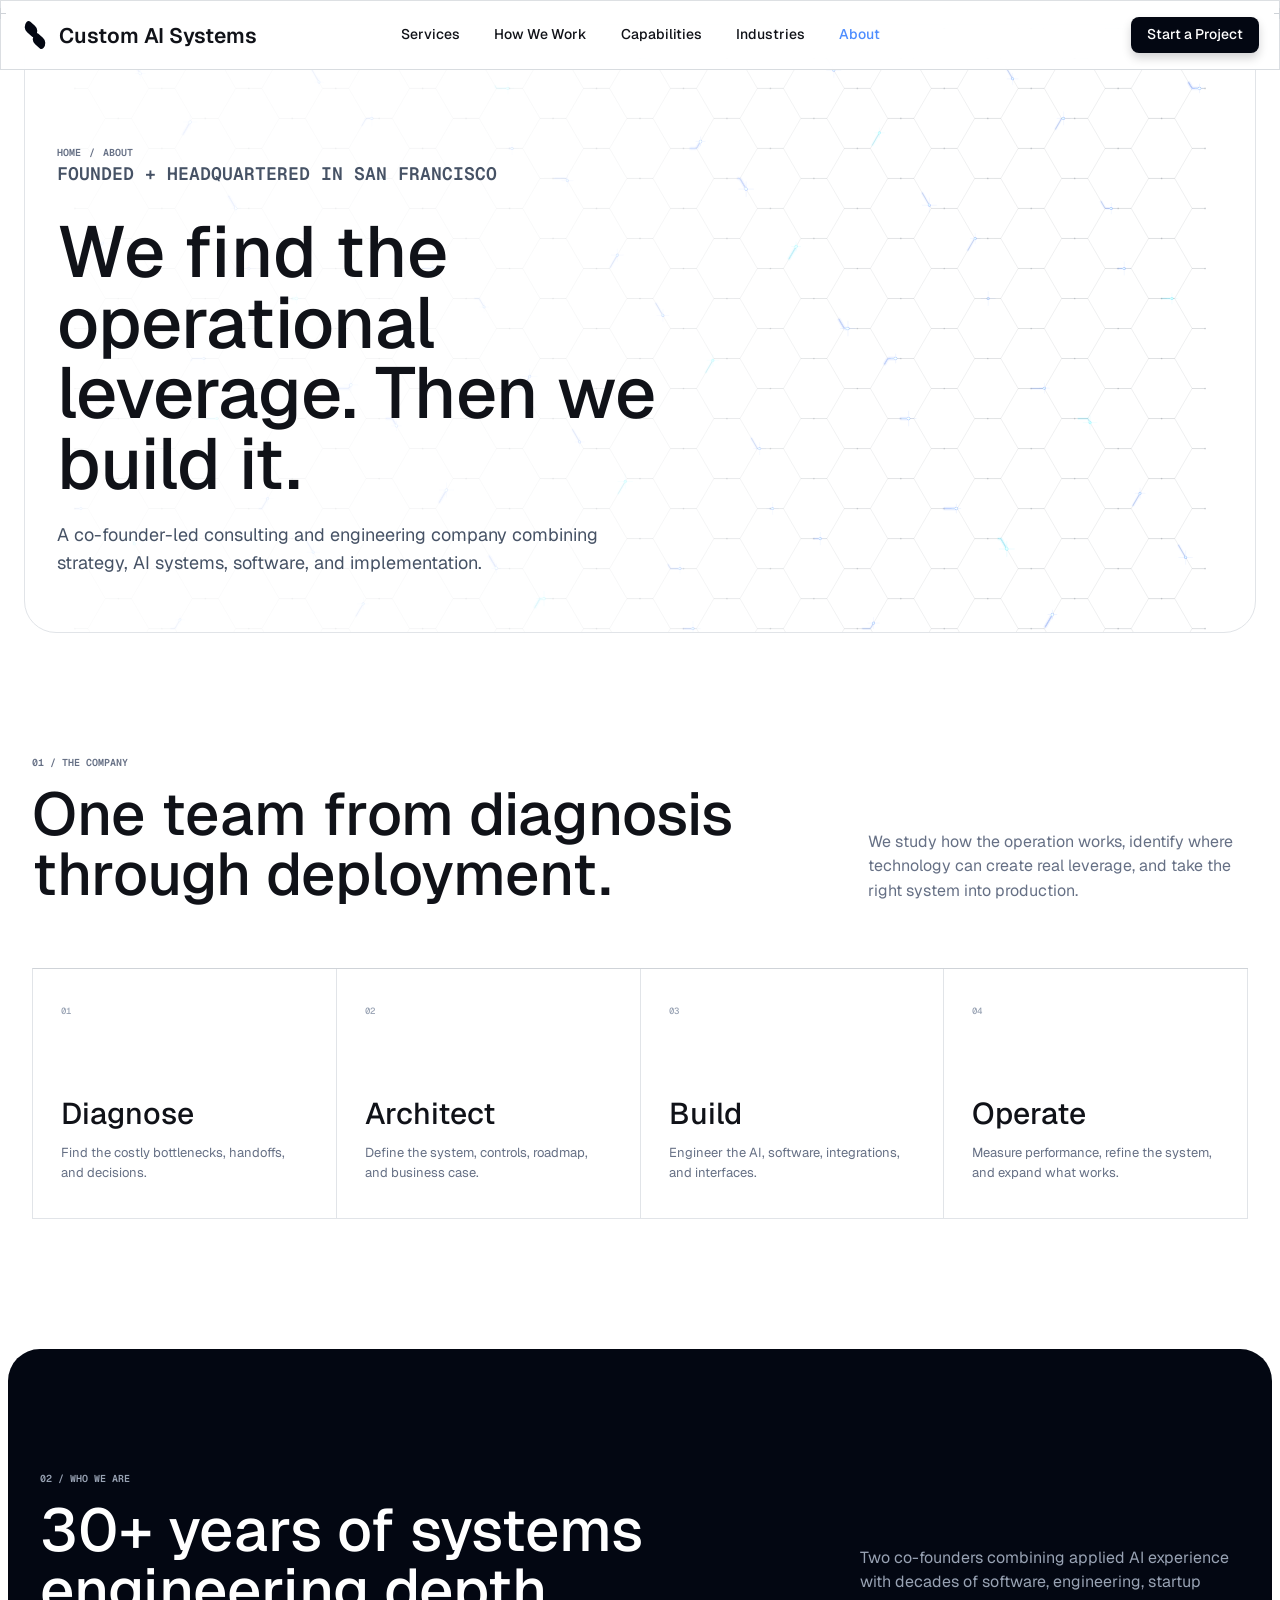
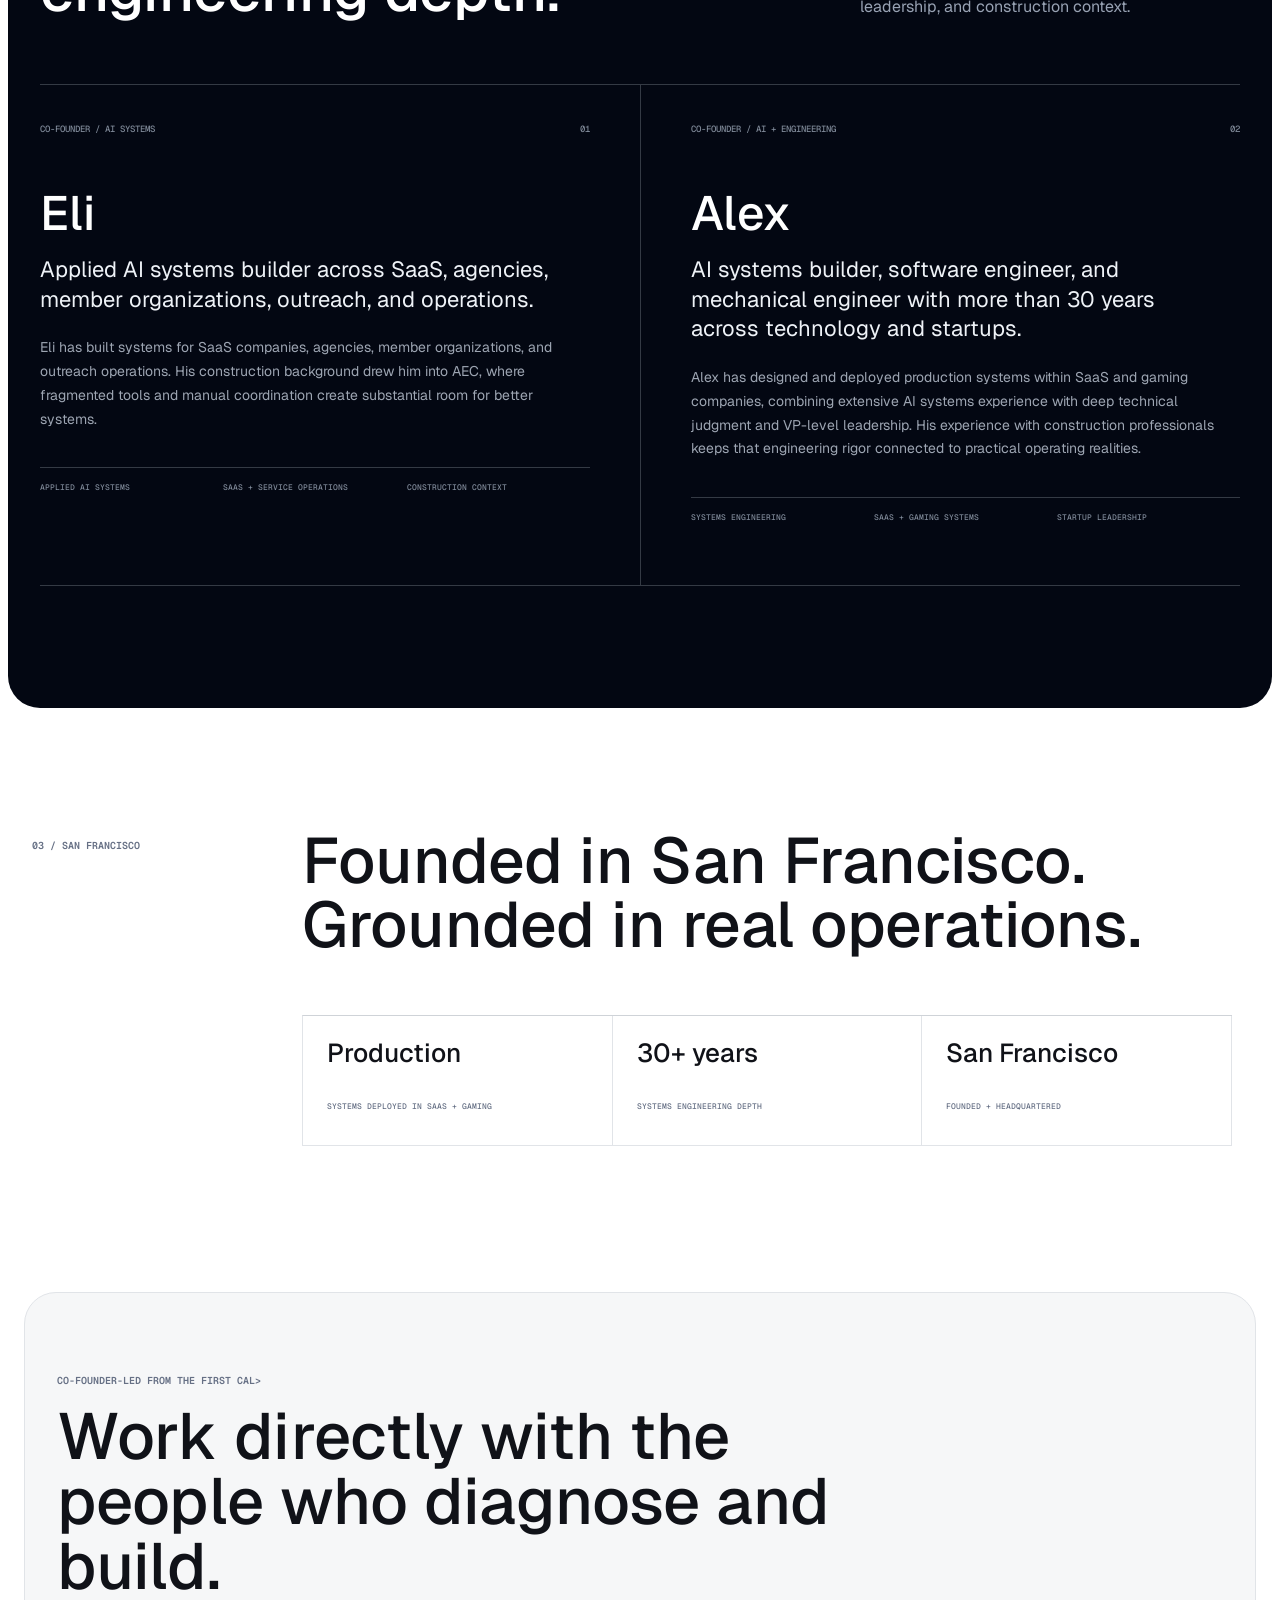
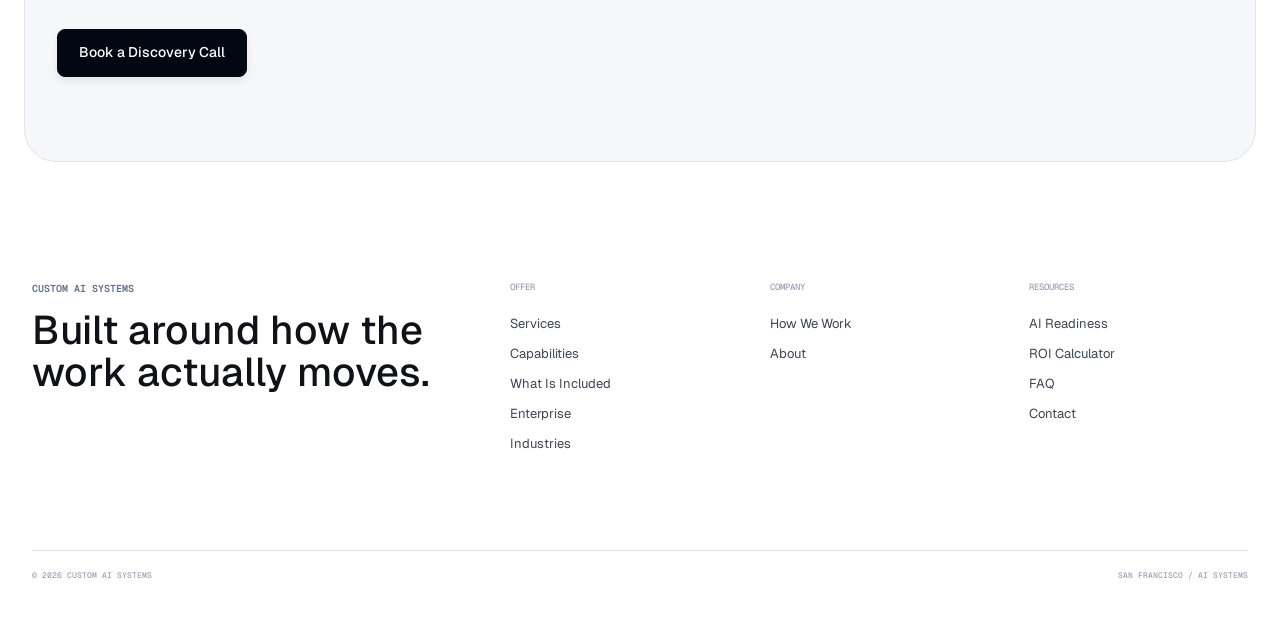
==== commit f8887aa7: "Remove About page background copy" ====
--- a/about.html
+++ b/about.html
@@ -105,10 +105,6 @@
           <p class="section-index reveal">03 / San Francisco</p>
           <div class="reveal">
             <h2 id="sf-title">Founded in San Francisco. Grounded in real operations.</h2>
-            <div class="about-sf-copy">
-              <p>The company was founded and is headquartered in San Francisco. Eli was born and raised here, while Alex has spent roughly three decades in its startup ecosystem.</p>
-              <p>Construction experience keeps the work grounded in the other half of the equation: dependable systems that solve real business problems outside the lab.</p>
-            </div>
             <dl class="about-facts">
               <div><dt>Production</dt><dd>Systems deployed in SaaS + gaming</dd></div>
               <div><dt>30+ years</dt><dd>Systems engineering depth</dd></div>
--- a/site.css
+++ b/site.css
@@ -3902,18 +3902,6 @@
   margin: -9px 0 42px;
   font-size: 64px;
   line-height: 1;
-}
-
-.about-sf-copy {
-  display: grid;
-  grid-template-columns: repeat(2, minmax(0, 1fr));
-  gap: 48px;
-  max-width: 930px;
-}
-
-.about-sf-copy p {
-  margin: 0;
-  color: var(--muted);
 }
 
 .about-facts {
@@ -6022,7 +6010,6 @@
     margin-top: 0;
     font-size: 43px;
   }
-  .about-sf-copy { grid-template-columns: 1fr; gap: 20px; }
   .about-facts { grid-template-columns: 1fr; }
   .about-facts div { min-height: 110px; }
   .about-facts dt { margin-bottom: 24px; }
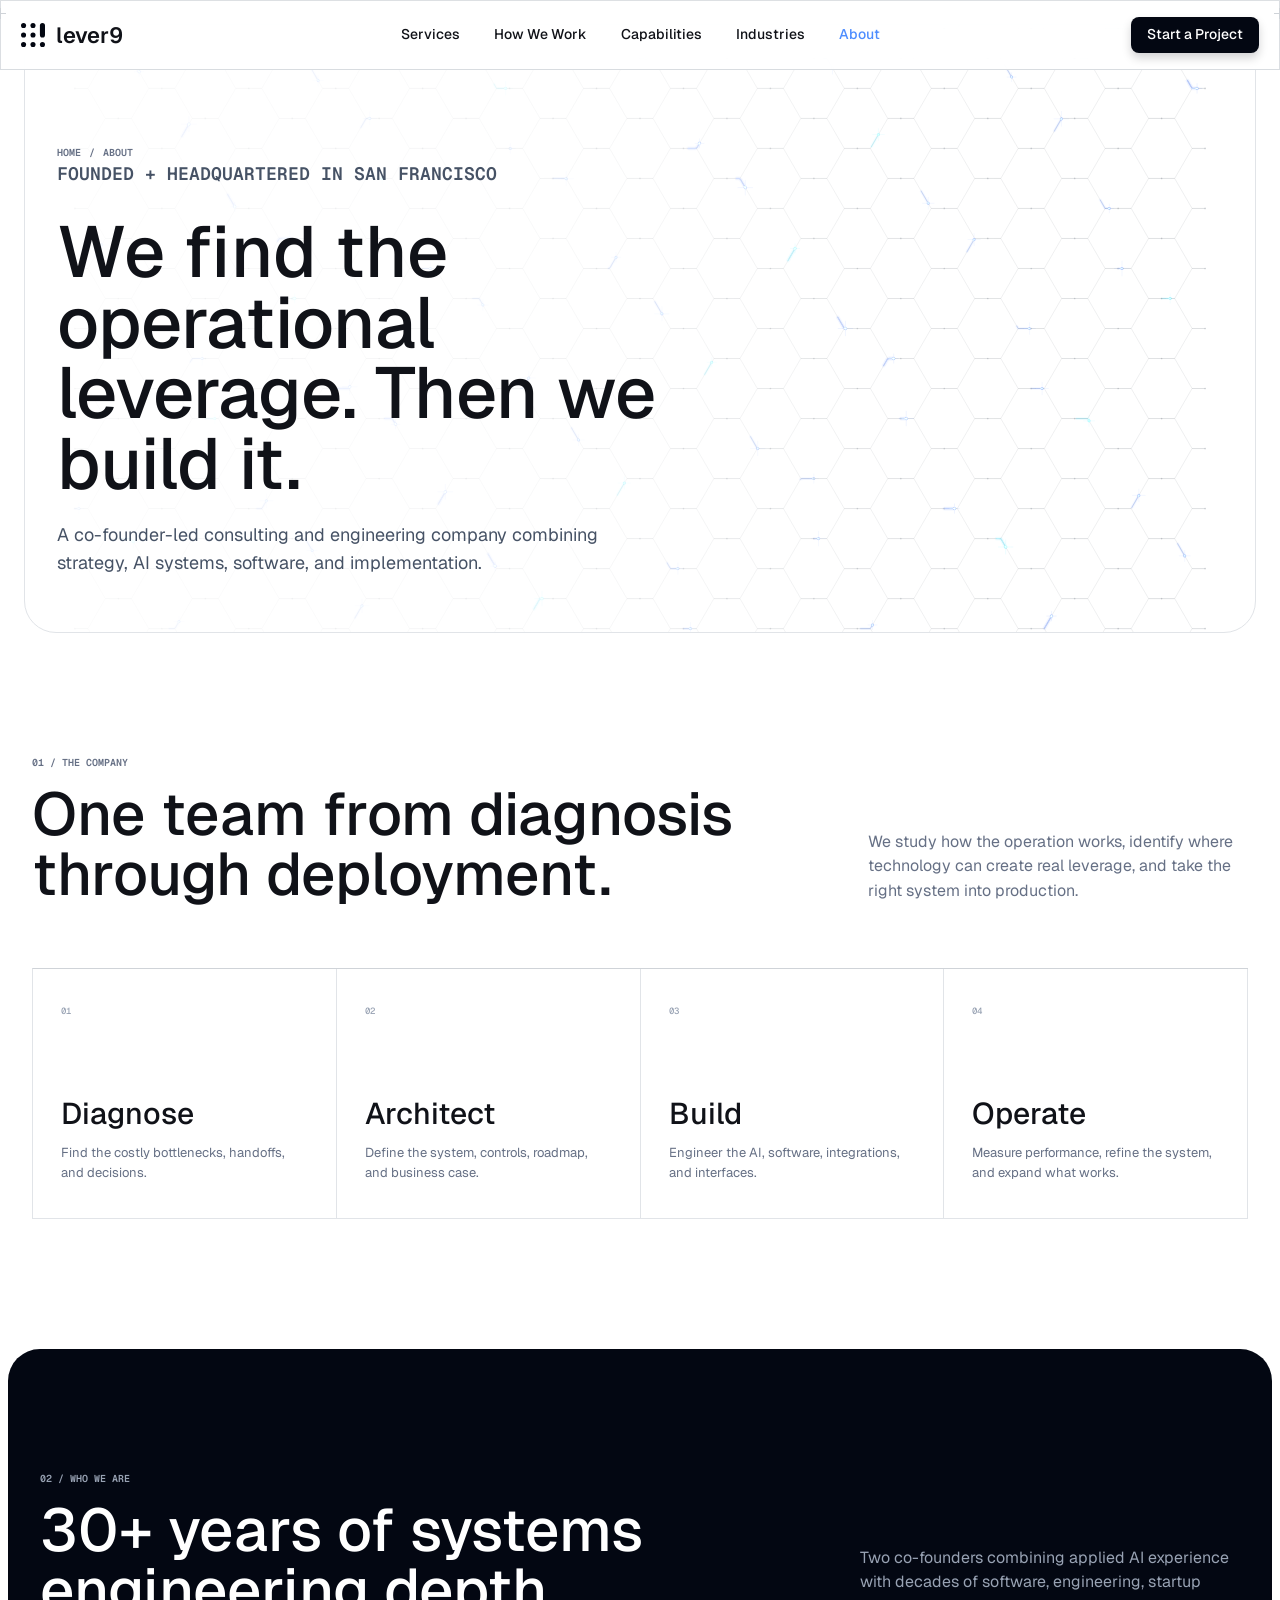
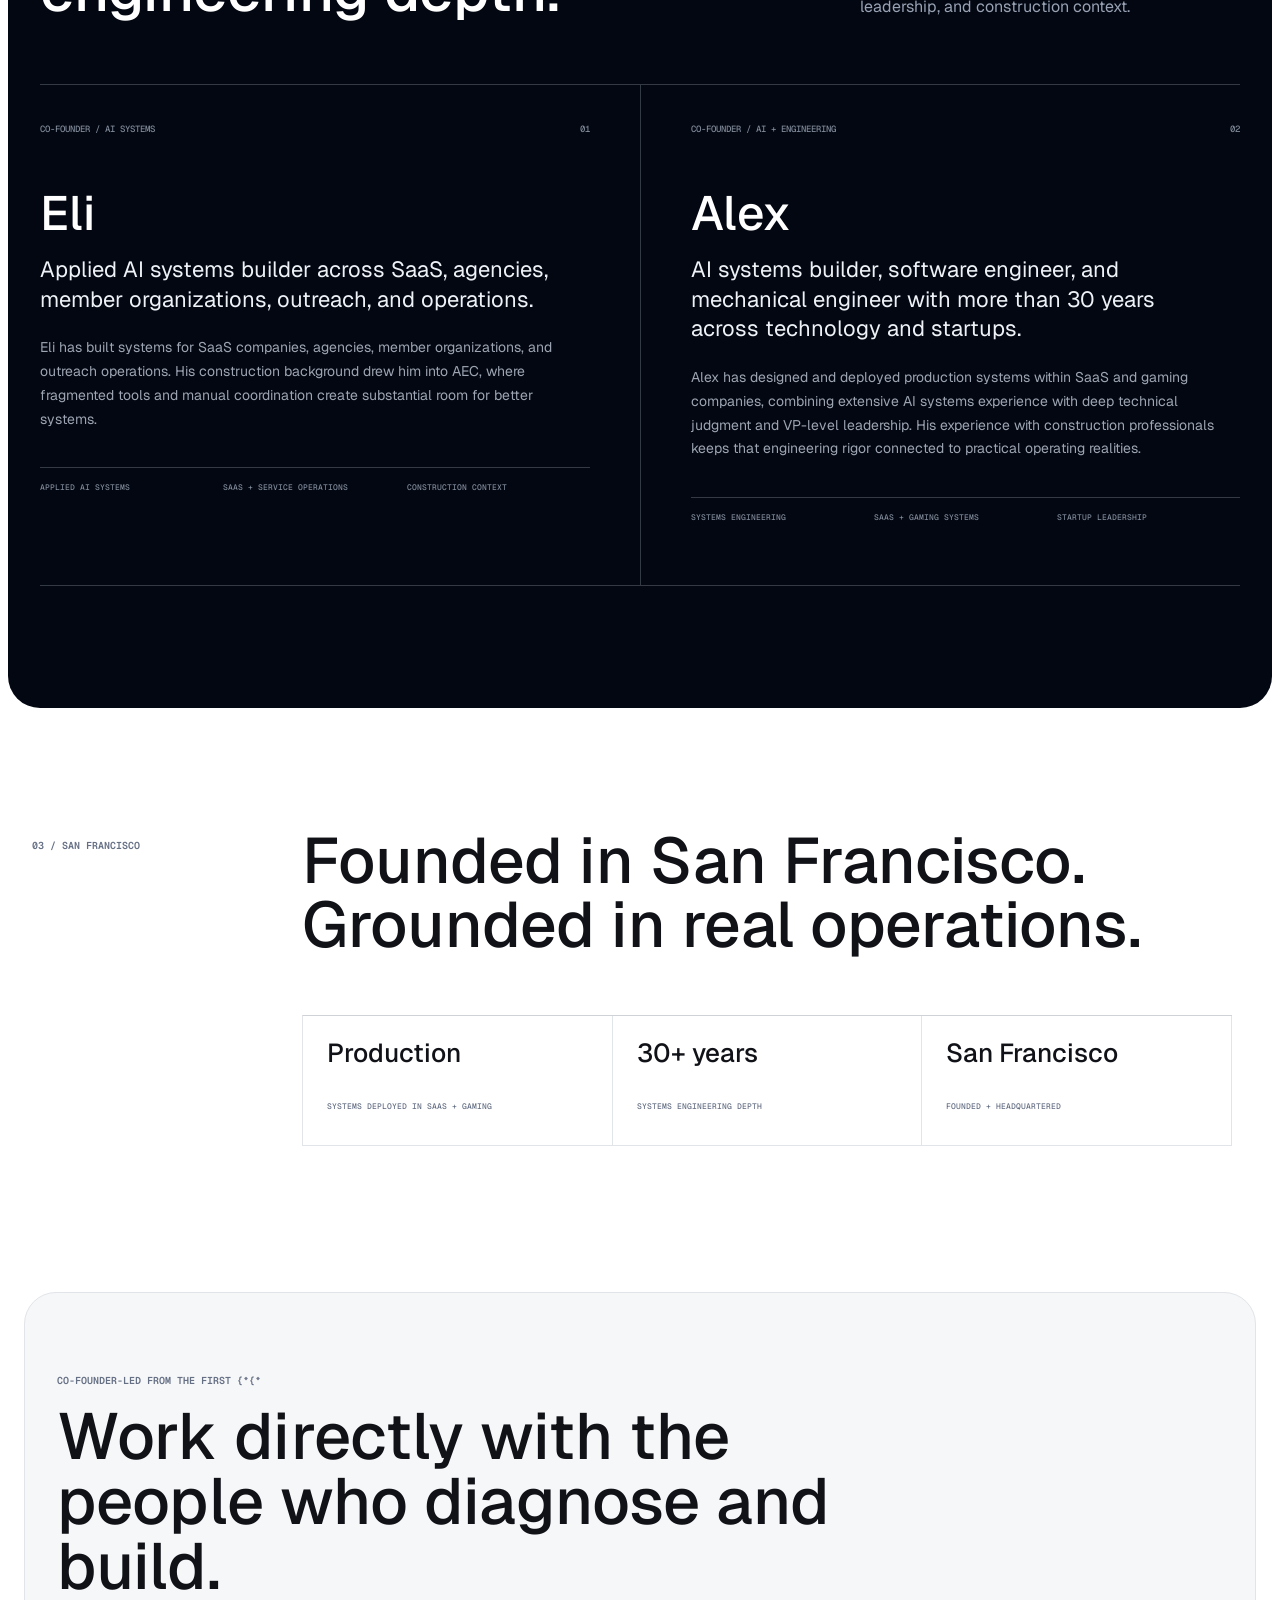
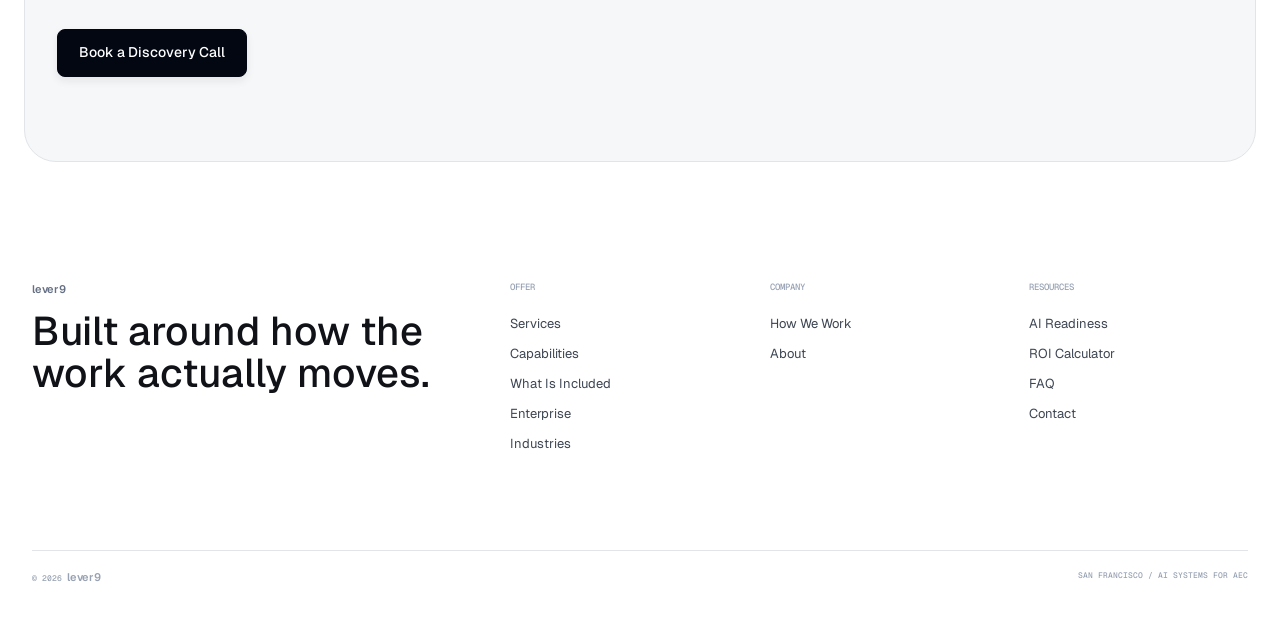
==== commit dbae06d1: "Rebrand site to lever9 Replace the "Custom AI Systems" name and placeholder mark with the lever9 ide" ====
--- a/about.html
+++ b/about.html
@@ -6,11 +6,15 @@
     <meta name="theme-color" content="#ffffff" />
     <meta
       name="description"
-      content="Founded and headquartered in San Francisco, Custom AI Systems combines operational strategy, AI engineering, software, integrations, and implementation."
+      content="Founded and headquartered in San Francisco, lever9 combines operational strategy, AI engineering, software, integrations, and implementation."
     />
-    <title>About | Custom AI Systems</title>
-    <link rel="stylesheet" href="site.css?v=about-20260731-1" />
-    <script src="site.js?v=nav-20260801-1" defer></script>
+    <title>About | lever9</title>
+    <link rel="icon" href="public/favicon.svg" type="image/svg+xml" />
+    <link rel="alternate icon" href="public/favicon-16.png" sizes="16x16" type="image/png" />
+    <link rel="alternate icon" href="public/favicon-32.png" sizes="32x32" type="image/png" />
+    <link rel="apple-touch-icon" href="public/favicon-180.png" />
+    <link rel="stylesheet" href="site.css?v=lever9-20260811-1" />
+    <script src="site.js?v=lever9-20260811-1" defer></script>
   </head>
   <body class="about-page">
     <div data-site-header data-current="about"></div>
--- a/site.css
+++ b/site.css
@@ -185,41 +185,20 @@
 
 .brand {
   display: inline-flex;
-  gap: 10px;
+  gap: 11px;
   align-items: center;
   width: max-content;
-  font-size: 21px;
+  font-size: 22px;
   font-weight: 600;
+  letter-spacing: -.03em;
   line-height: 1;
 }
 
 .brand-mark {
-  position: relative;
   display: block;
-  width: 28px;
-  height: 28px;
-}
-
-.brand-mark::before,
-.brand-mark::after {
-  position: absolute;
-  width: 16px;
-  height: 10px;
-  border-radius: 3px 8px 3px 8px;
-  content: "";
-  background: var(--ink);
-}
-
-.brand-mark::before {
-  top: 3px;
-  left: 2px;
-  transform: rotate(42deg);
-}
-
-.brand-mark::after {
-  right: 2px;
-  bottom: 3px;
-  transform: rotate(42deg);
+  width: 24px;
+  height: 24px;
+  color: var(--ink);
 }
 
 .site-nav {
@@ -3475,6 +3454,16 @@
   font-family: var(--mono);
   font-size: 8px;
   text-transform: uppercase;
+}
+
+/* The wordmark is lowercase. Must follow .eyebrow and .footer-base, which are
+   equal specificity and would otherwise uppercase it on source order. */
+.brand-name {
+  font-family: var(--sans);
+  font-weight: 600;
+  font-size: 11px;
+  letter-spacing: -.02em;
+  text-transform: none;
 }
 
 /* Inner pages */
@@ -5531,7 +5520,7 @@
   body { padding-bottom: 76px; font-size: 15px; }
   .nav-inner { padding: 0 24px; border-right: 0; border-left: 0; }
   .brand { font-size: 21px; }
-  .brand-mark { width: 27px; height: 27px; }
+  .brand-mark { width: 22px; height: 22px; }
   .mobile-sticky-cta { display: flex; }
   .gamut-hero, .page-hero, .offer-field, .cta { max-width: calc(100% - 16px); margin-top: 8px; }
   .gamut-hero { min-height: 670px; }
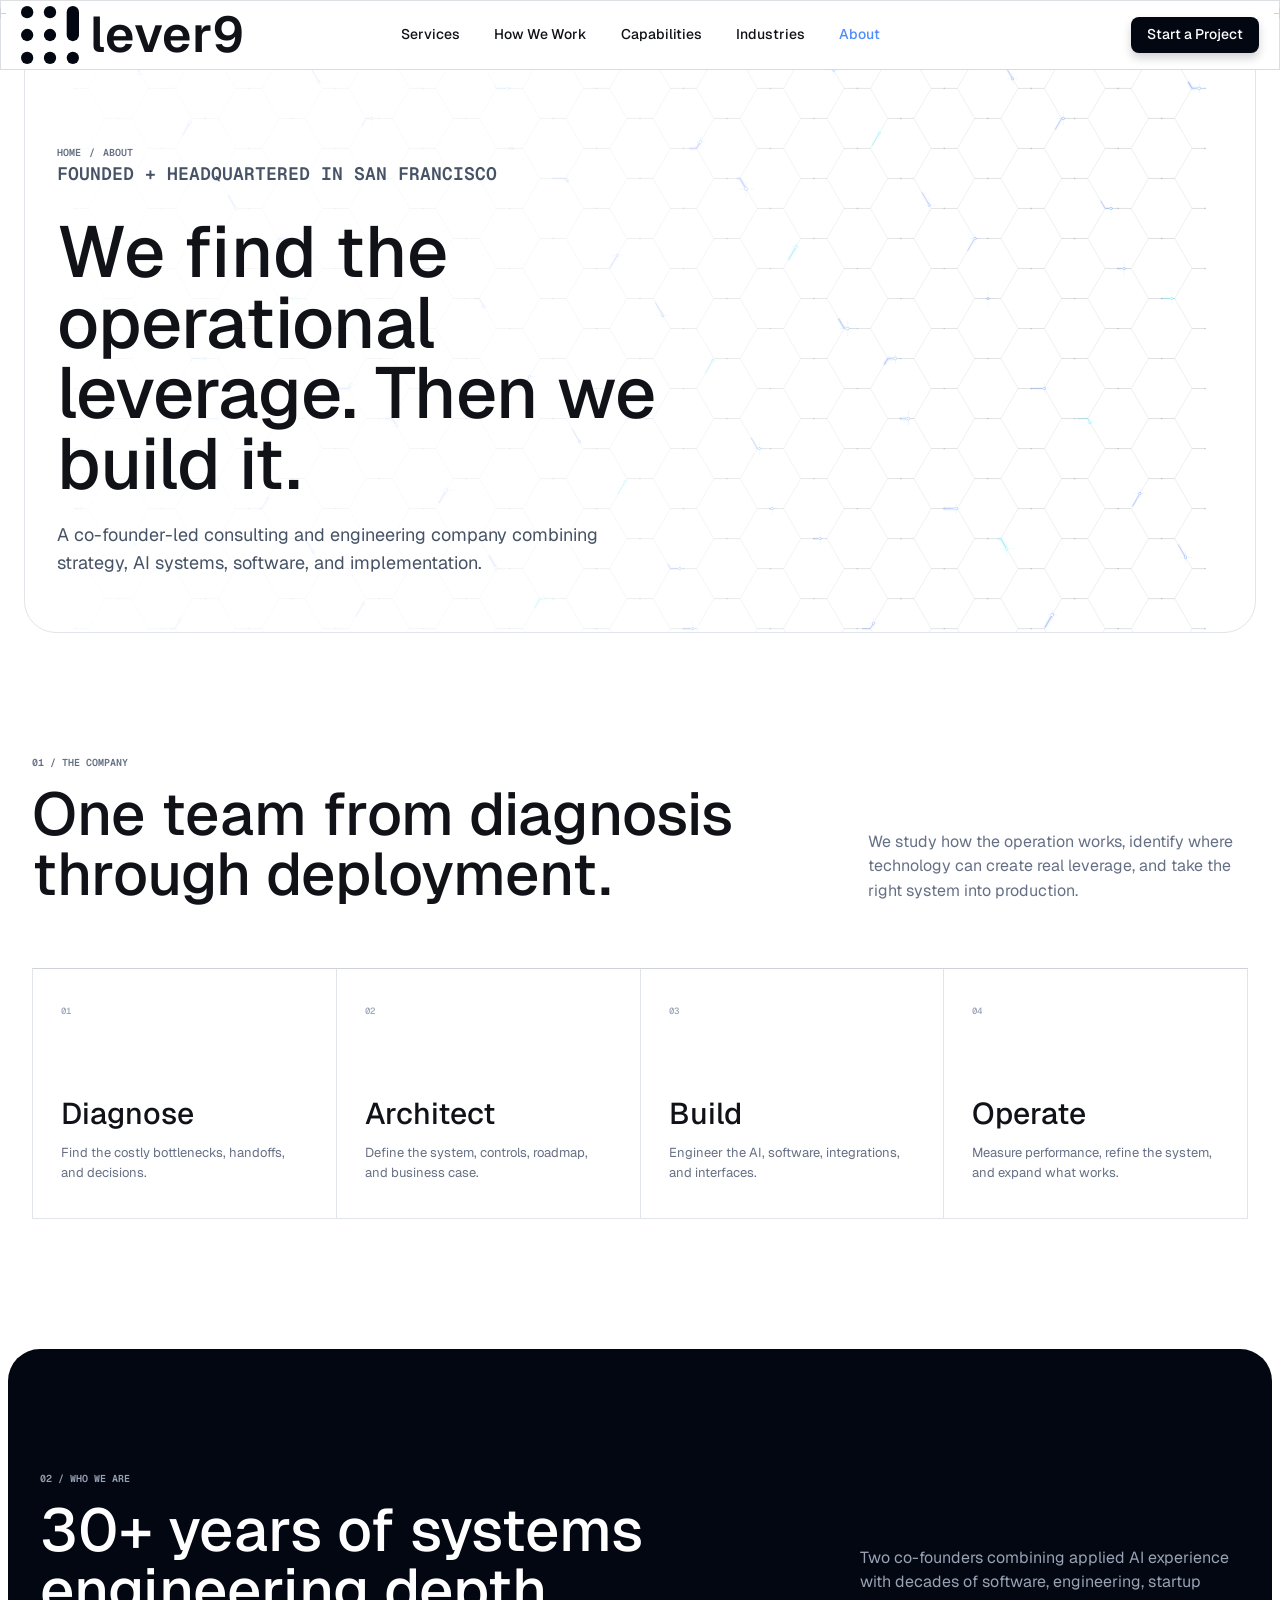
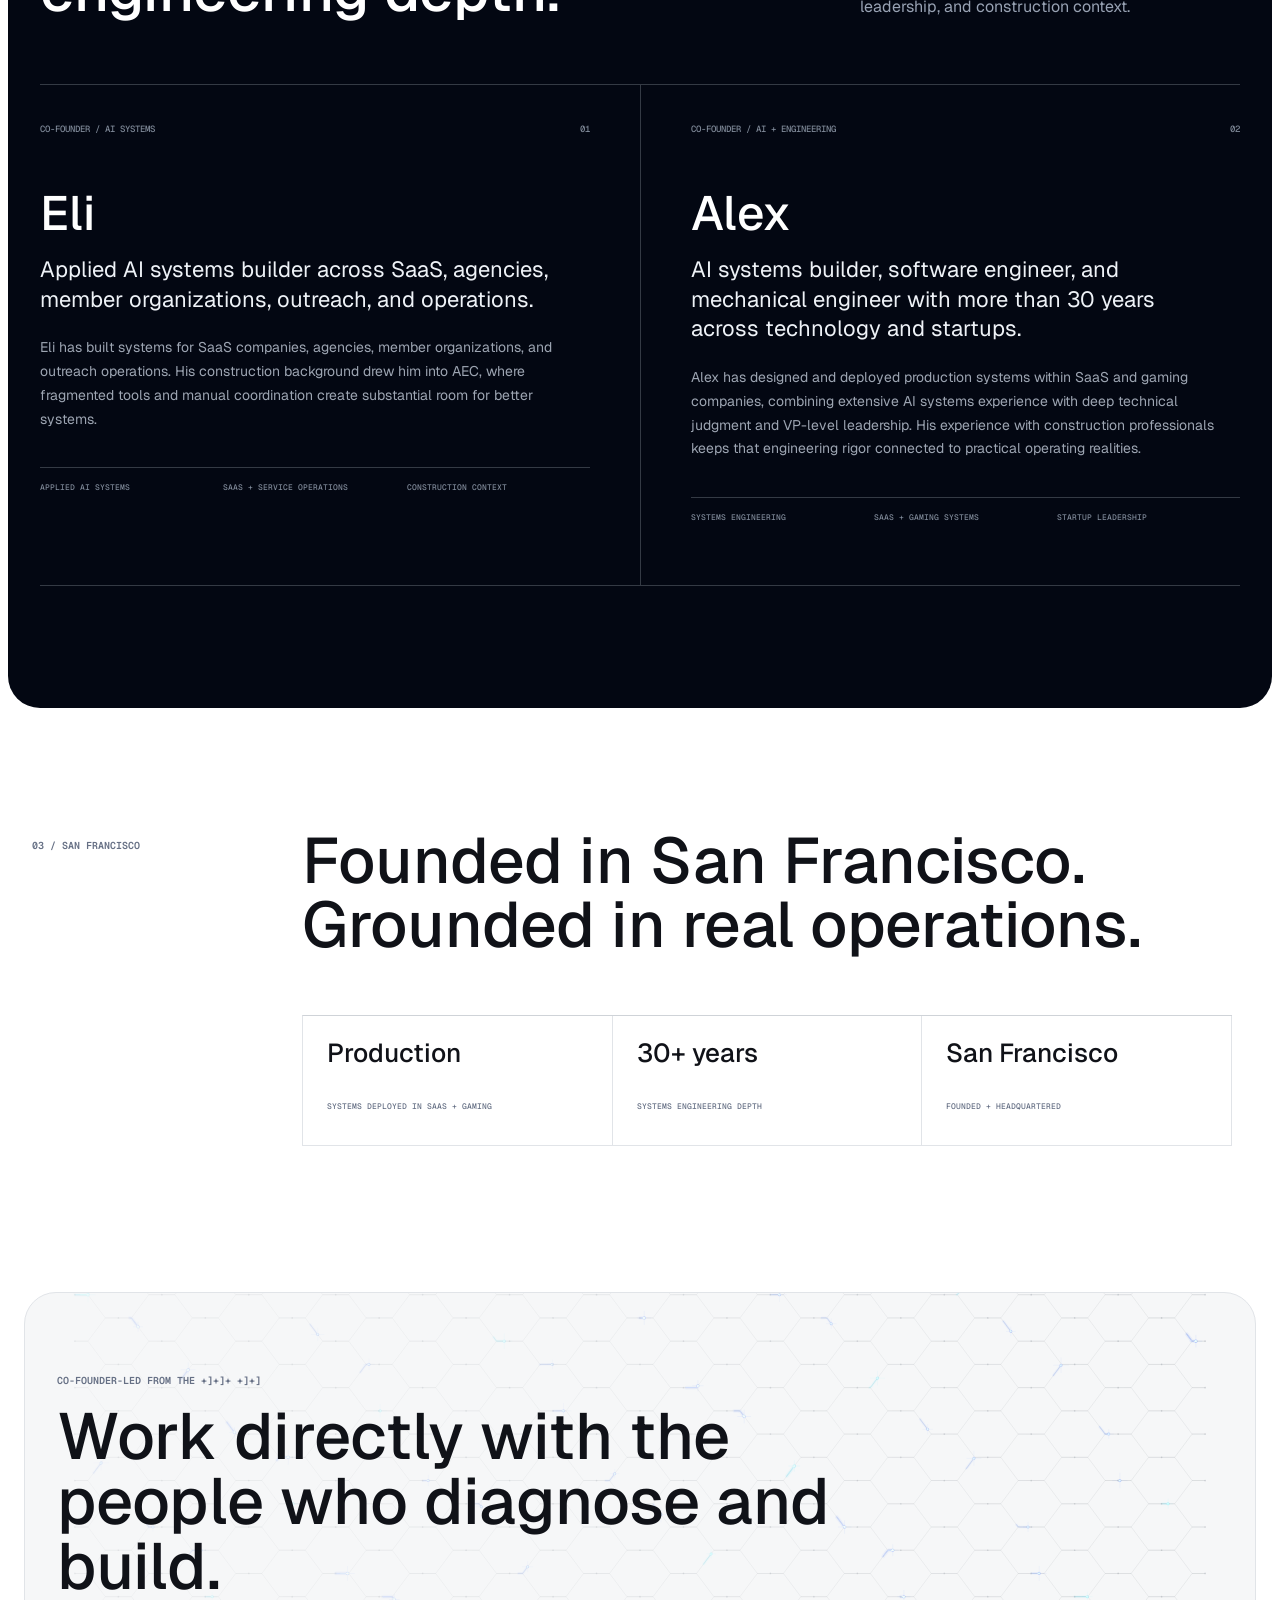
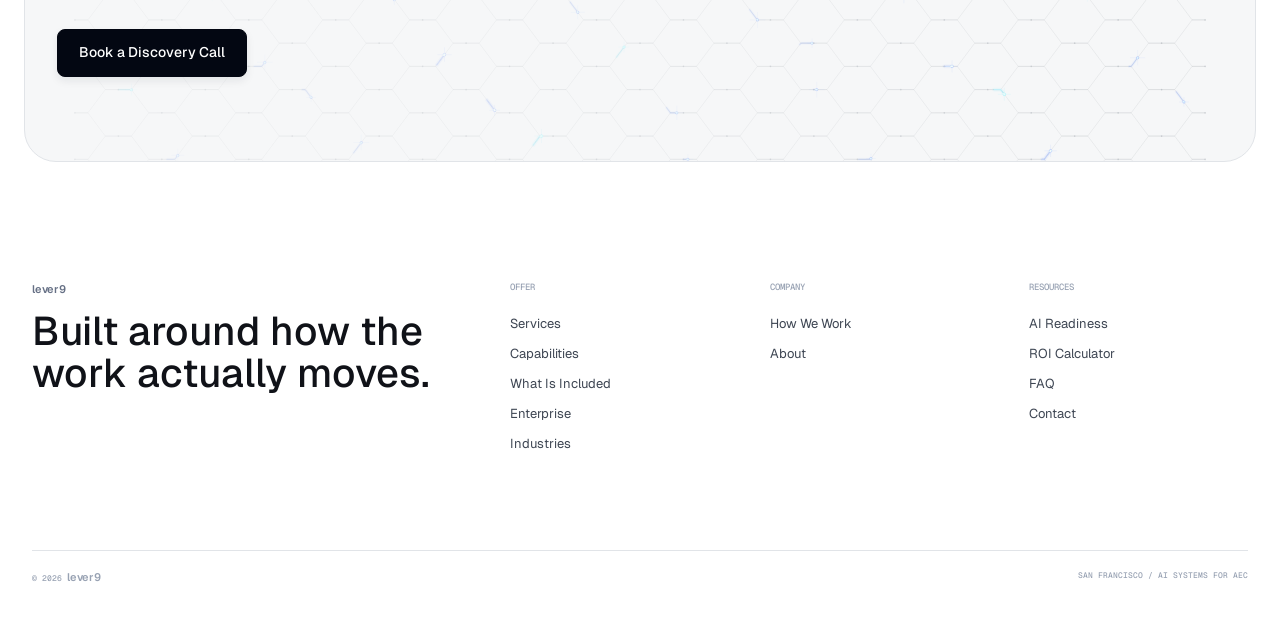
==== commit 6de4ace2: "Bust cache for enlarged Lever9 header" ====
--- a/about.html
+++ b/about.html
@@ -13,8 +13,8 @@
     <link rel="alternate icon" href="public/favicon-16.png" sizes="16x16" type="image/png" />
     <link rel="alternate icon" href="public/favicon-32.png" sizes="32x32" type="image/png" />
     <link rel="apple-touch-icon" href="public/favicon-180.png" />
-    <link rel="stylesheet" href="site.css?v=lever9-20260811-1" />
-    <script src="site.js?v=lever9-20260811-1" defer></script>
+    <link rel="stylesheet" href="site.css?v=lever9-logo-20260812-2" />
+    <script src="site.js?v=lever9-logo-20260812-2" defer></script>
   </head>
   <body class="about-page">
     <div data-site-header data-current="about"></div>
--- a/site.css
+++ b/site.css
@@ -188,7 +188,7 @@
   gap: 11px;
   align-items: center;
   width: max-content;
-  font-size: 22px;
+  font-size: 50px;
   font-weight: 600;
   letter-spacing: -.03em;
   line-height: 1;
@@ -196,8 +196,8 @@
 
 .brand-mark {
   display: block;
-  width: 24px;
-  height: 24px;
+  width: 58px;
+  height: 58px;
   color: var(--ink);
 }
 
@@ -5519,8 +5519,8 @@
   :root { --nav-h: 62px; --gutter: 24px; --radius-lg: 26px; }
   body { padding-bottom: 76px; font-size: 15px; }
   .nav-inner { padding: 0 24px; border-right: 0; border-left: 0; }
-  .brand { font-size: 21px; }
-  .brand-mark { width: 22px; height: 22px; }
+  .brand { font-size: 46px; }
+  .brand-mark { width: 52px; height: 52px; }
   .mobile-sticky-cta { display: flex; }
   .gamut-hero, .page-hero, .offer-field, .cta { max-width: calc(100% - 16px); margin-top: 8px; }
   .gamut-hero { min-height: 670px; }
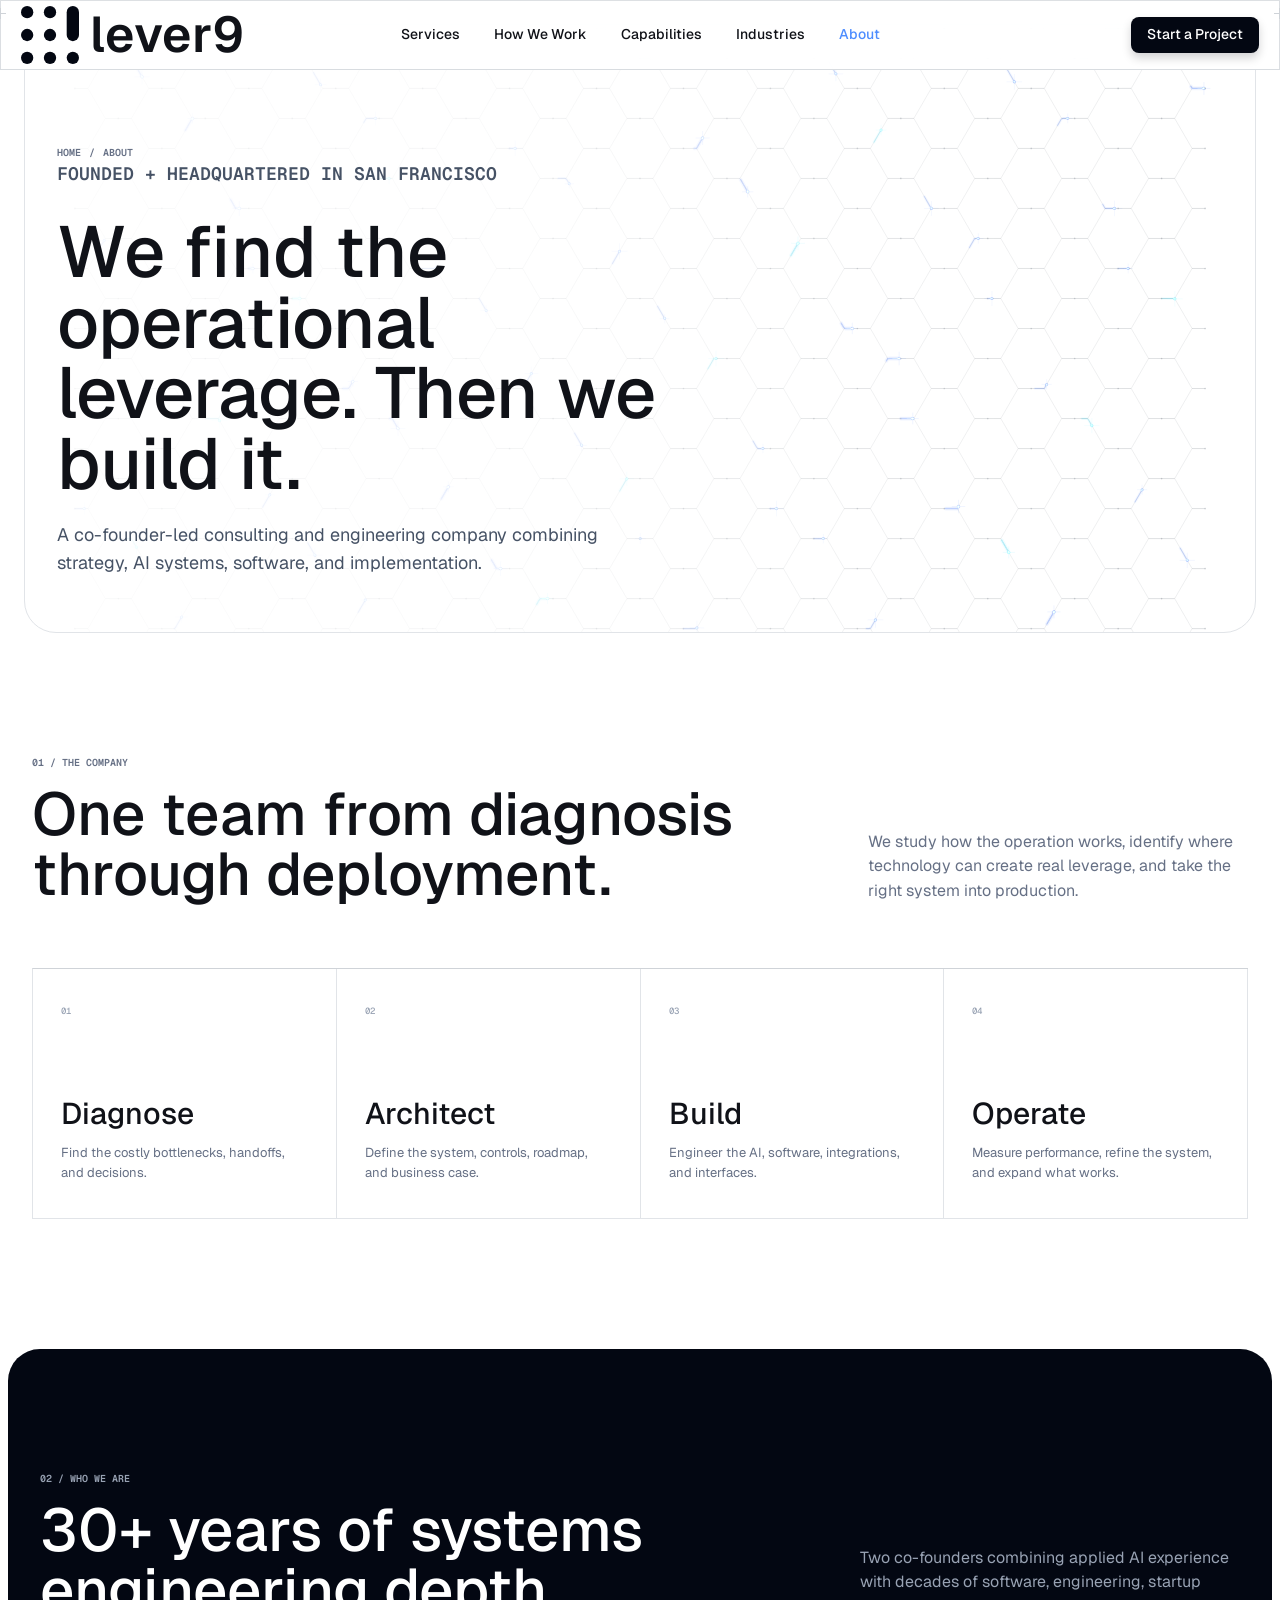
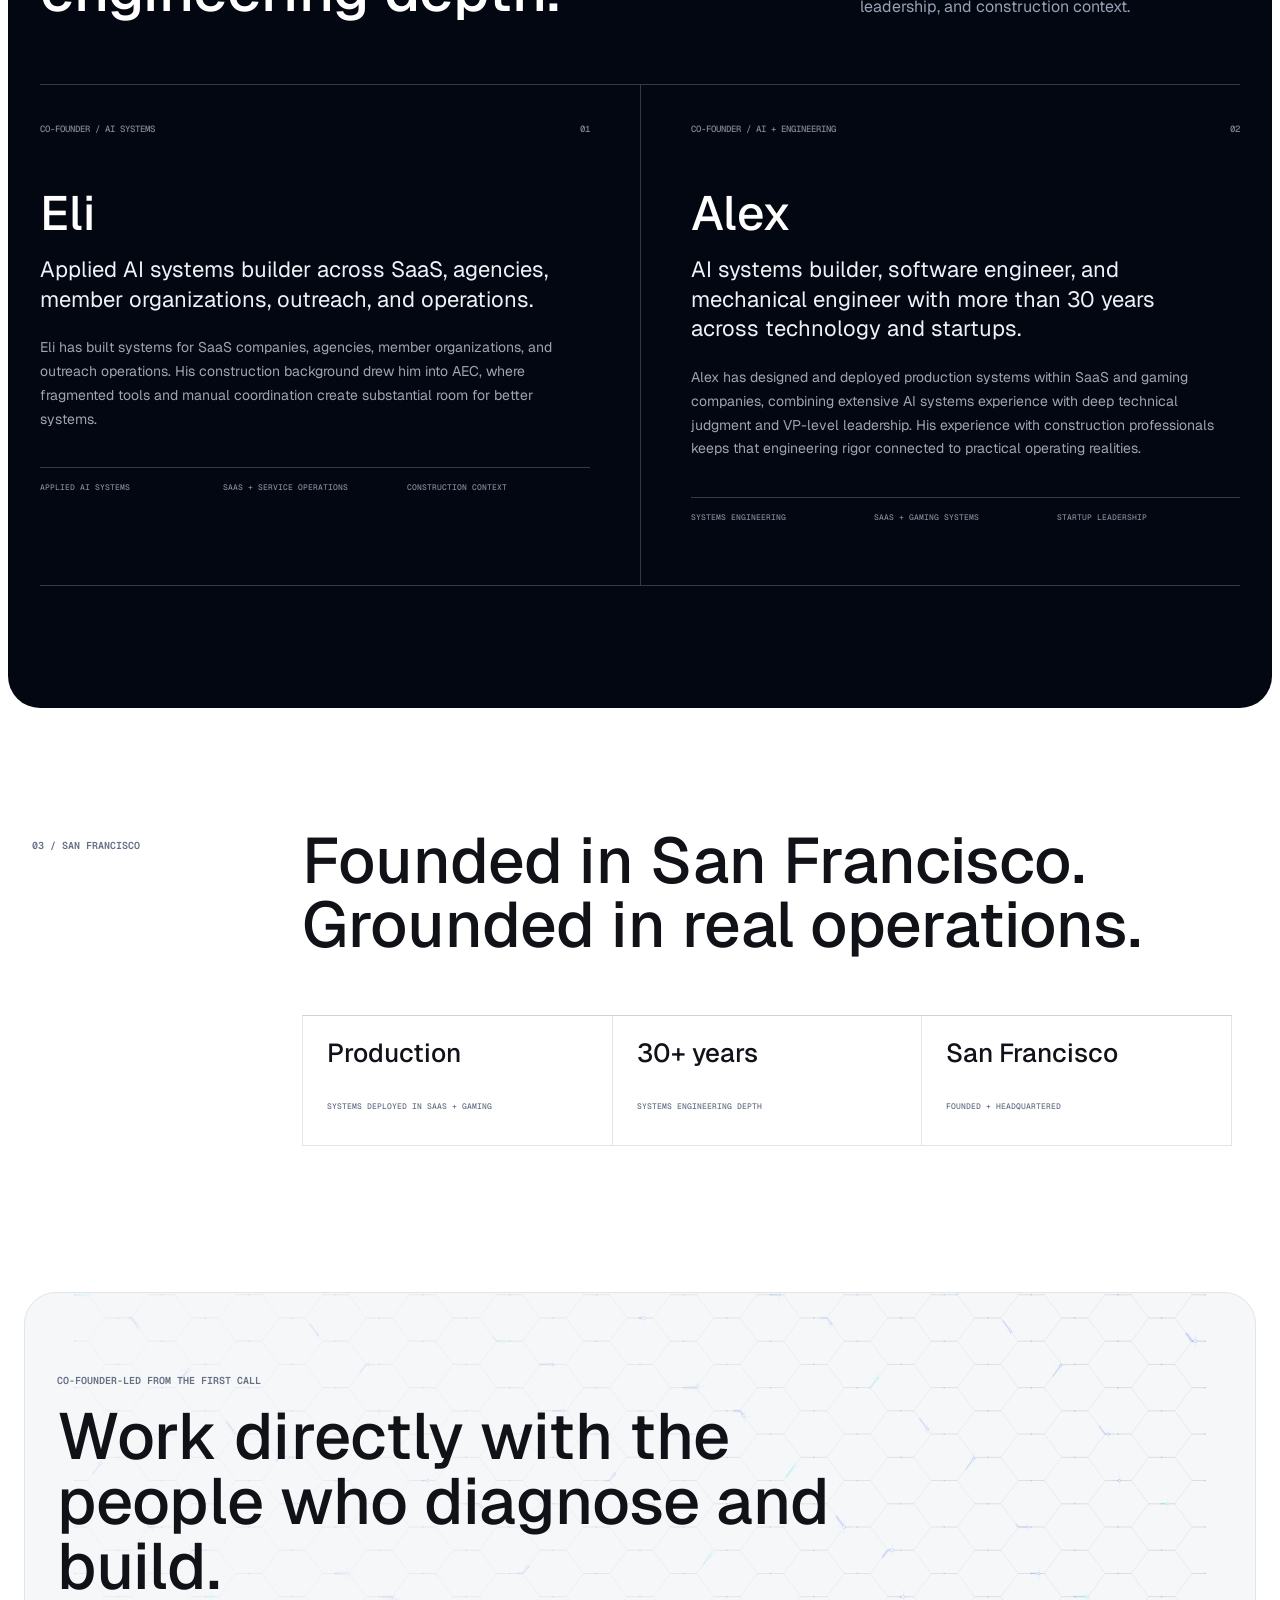
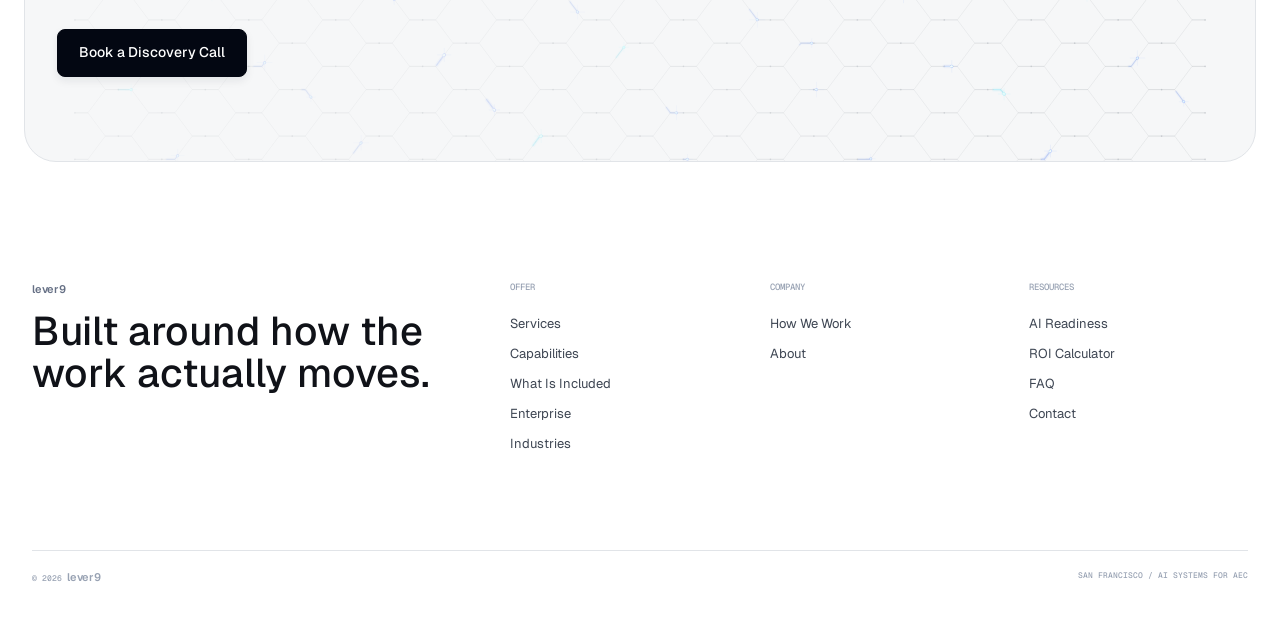
==== commit d7d19acc: "Clear hero contour behind Lever9 logo" ====
--- a/about.html
+++ b/about.html
@@ -13,8 +13,8 @@
     <link rel="alternate icon" href="public/favicon-16.png" sizes="16x16" type="image/png" />
     <link rel="alternate icon" href="public/favicon-32.png" sizes="32x32" type="image/png" />
     <link rel="apple-touch-icon" href="public/favicon-180.png" />
-    <link rel="stylesheet" href="site.css?v=lever9-logo-20260812-2" />
-    <script src="site.js?v=lever9-logo-20260812-2" defer></script>
+    <link rel="stylesheet" href="site.css?v=lever9-logo-20260812-3" />
+    <script src="site.js?v=lever9-logo-20260812-3" defer></script>
   </head>
   <body class="about-page">
     <div data-site-header data-current="about"></div>
--- a/site.css
+++ b/site.css
@@ -184,6 +184,8 @@
 .nav-inner::after { right: -6px; }
 
 .brand {
+  position: relative;
+  z-index: 1;
   display: inline-flex;
   gap: 11px;
   align-items: center;
@@ -192,6 +194,14 @@
   font-weight: 600;
   letter-spacing: -.03em;
   line-height: 1;
+}
+
+.home-page .site-header:not(.is-scrolled) .brand::before {
+  position: absolute;
+  z-index: -1;
+  inset: -5px -9px;
+  content: "";
+  background: var(--white);
 }
 
 .brand-mark {
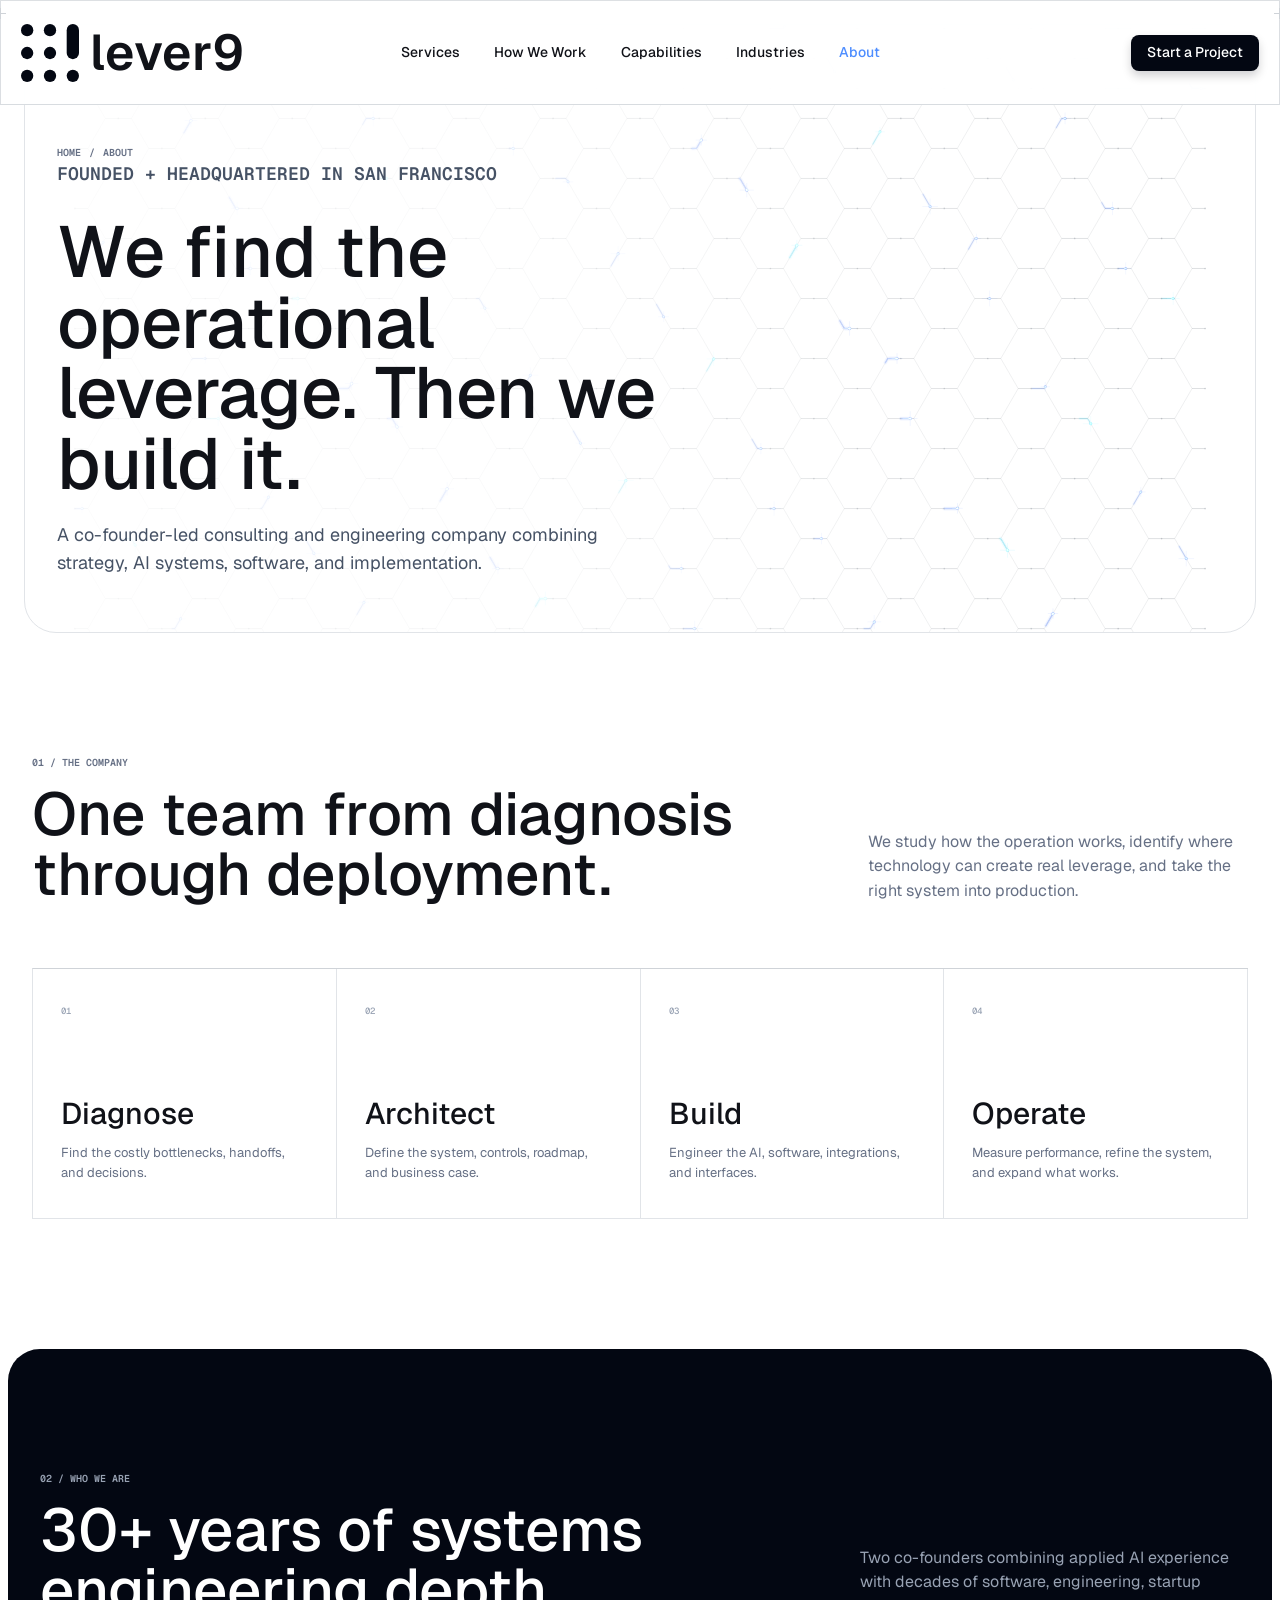
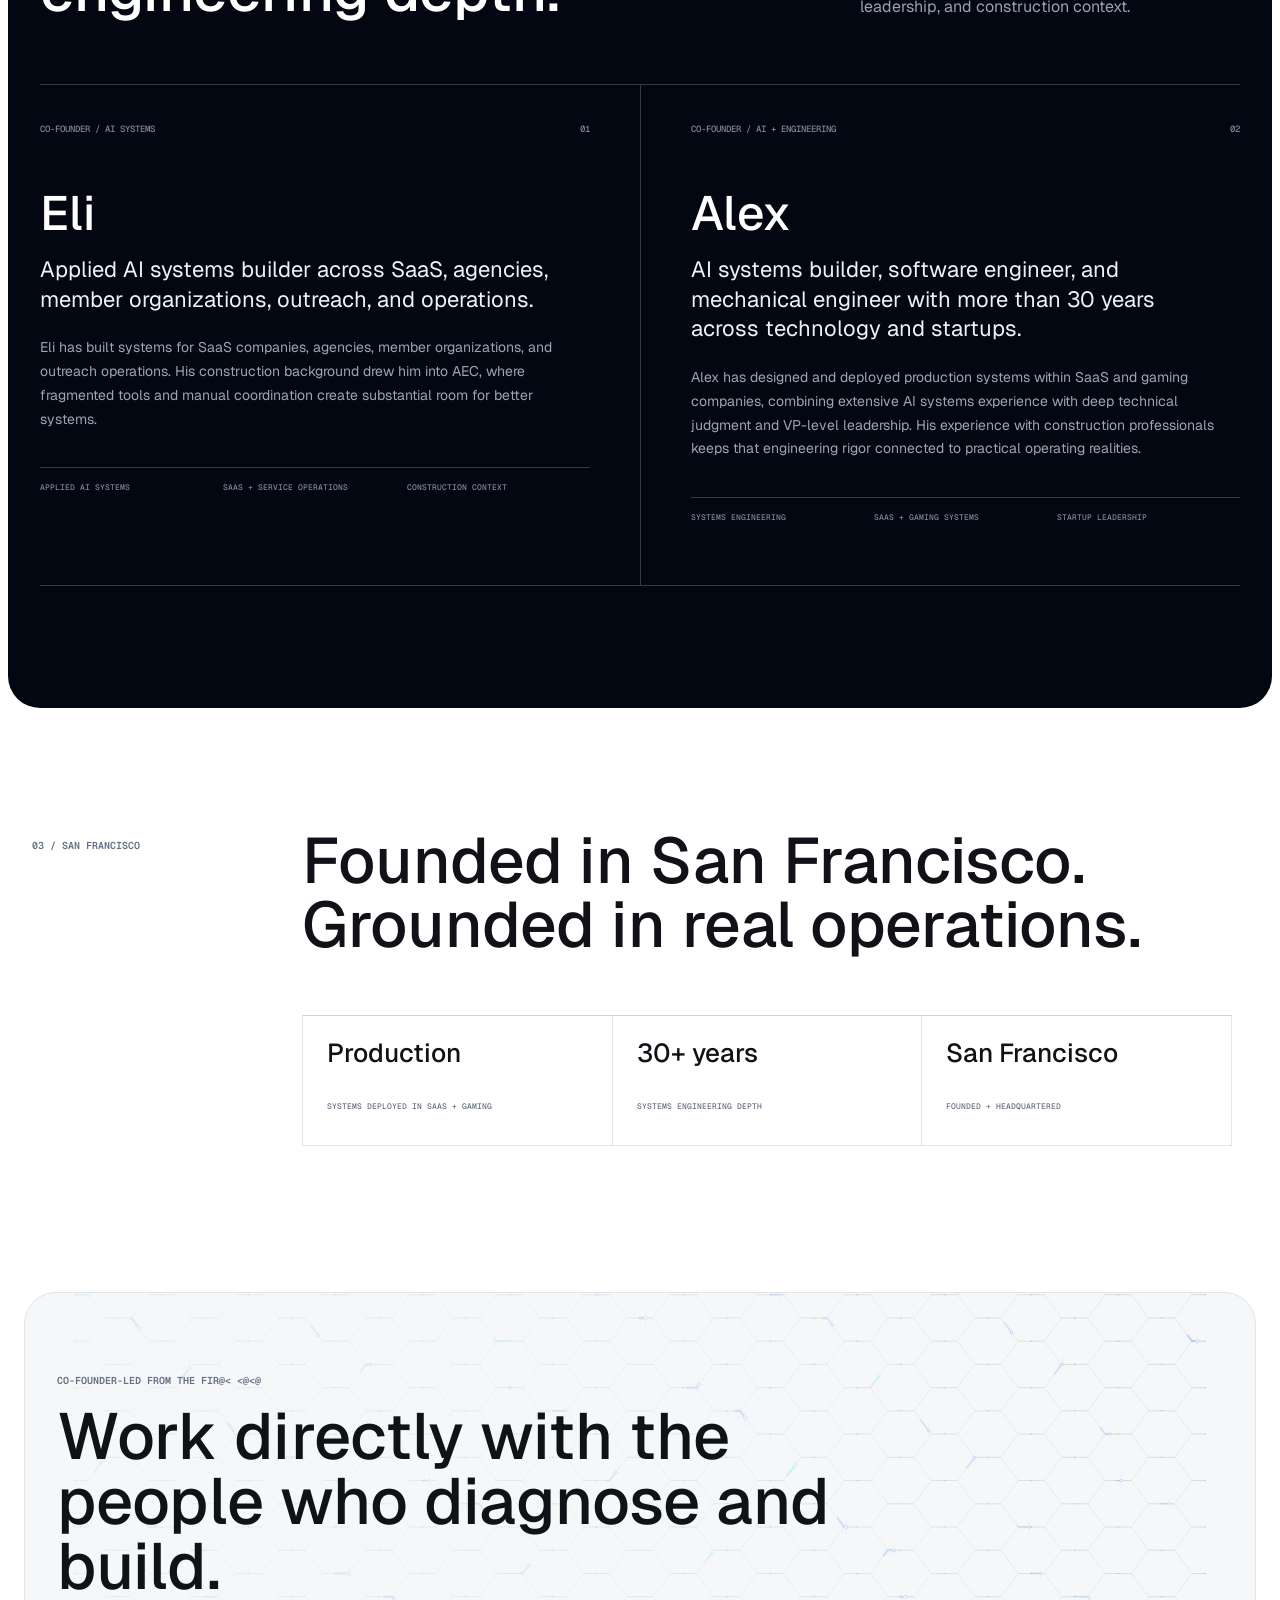
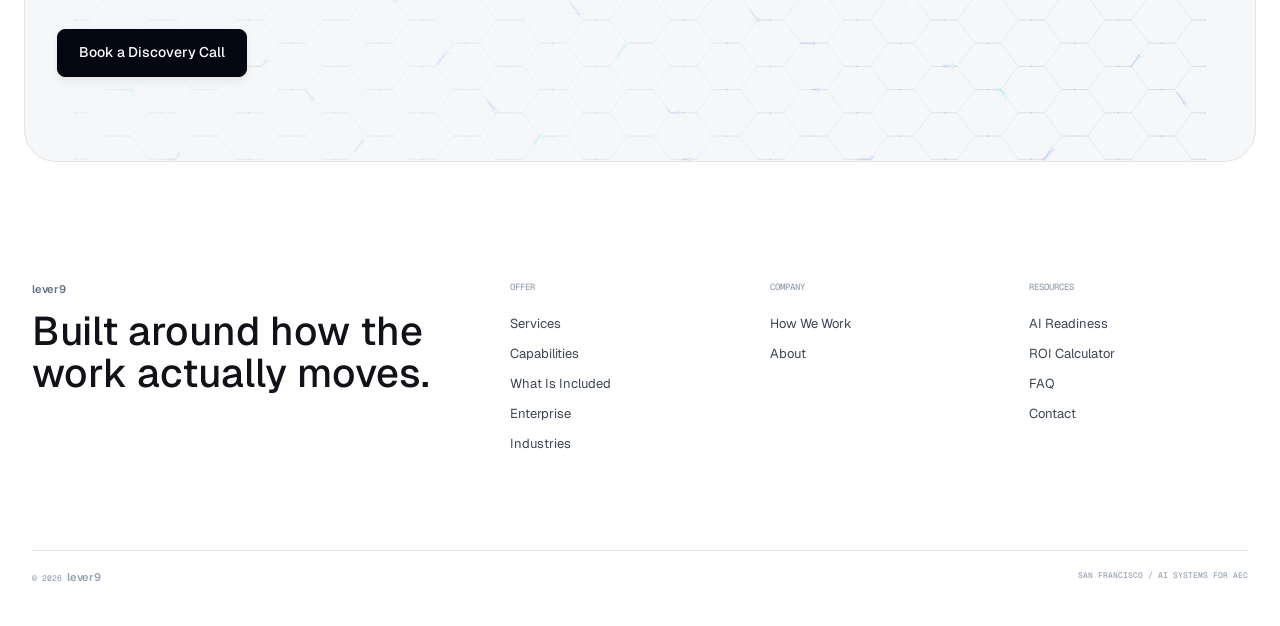
==== commit a13ce18d: "Increase Lever9 navigation height" ====
--- a/about.html
+++ b/about.html
@@ -13,8 +13,8 @@
     <link rel="alternate icon" href="public/favicon-16.png" sizes="16x16" type="image/png" />
     <link rel="alternate icon" href="public/favicon-32.png" sizes="32x32" type="image/png" />
     <link rel="apple-touch-icon" href="public/favicon-180.png" />
-    <link rel="stylesheet" href="site.css?v=lever9-logo-20260812-3" />
-    <script src="site.js?v=lever9-logo-20260812-3" defer></script>
+    <link rel="stylesheet" href="site.css?v=lever9-nav-20260812-1" />
+    <script src="site.js?v=lever9-nav-20260812-1" defer></script>
   </head>
   <body class="about-page">
     <div data-site-header data-current="about"></div>
--- a/site.css
+++ b/site.css
@@ -56,7 +56,7 @@
   --mono: "Geist Mono", "SFMono-Regular", Consolas, monospace;
   --max: 1280px;
   --gutter: 32px;
-  --nav-h: 70px;
+  --nav-h: 105px;
   --radius-lg: 32px;
   --radius-md: 24px;
   --radius-sm: 8px;
@@ -895,7 +895,7 @@
 
 .system-thesis-pin {
   position: sticky;
-  top: 76px;
+  top: calc(var(--nav-h) + 6px);
   min-height: min(690px, calc(100vh - 84px));
   height: calc(100vh - 84px);
   overflow: hidden;
@@ -3361,7 +3361,7 @@
   }
 
   .system-thesis-pin {
-    top: 64px;
+    top: calc(var(--nav-h) + 2px);
     min-height: calc(100vh - 70px);
     height: calc(100vh - 70px);
   }
@@ -5383,7 +5383,7 @@
 
 @media (min-width: 761px) {
   .home-page .site-header:not(.is-scrolled) .nav-inner {
-    transform: translateY(11px);
+    transform: none;
   }
 }
 
@@ -5526,7 +5526,7 @@
 }
 
 @media (max-width: 760px) {
-  :root { --nav-h: 62px; --gutter: 24px; --radius-lg: 26px; }
+  :root { --nav-h: 93px; --gutter: 24px; --radius-lg: 26px; }
   body { padding-bottom: 76px; font-size: 15px; }
   .nav-inner { padding: 0 24px; border-right: 0; border-left: 0; }
   .brand { font-size: 46px; }
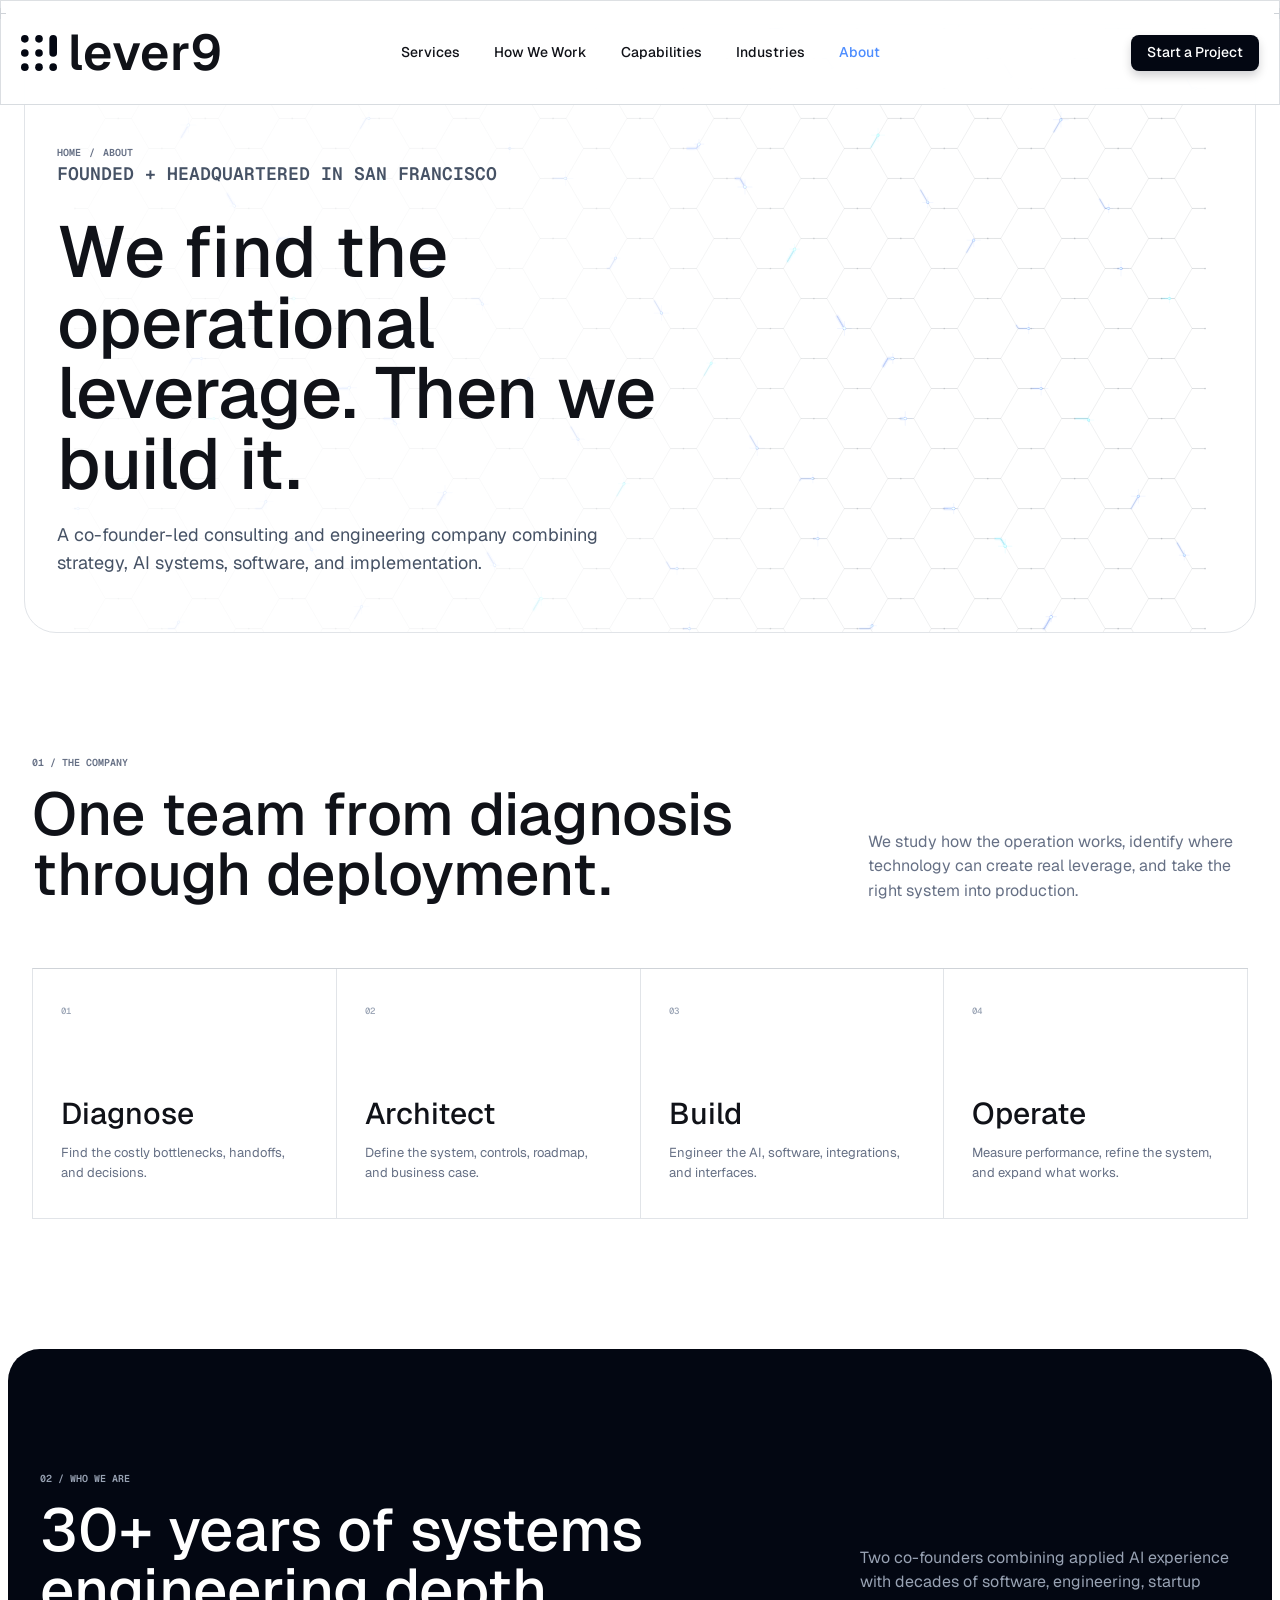
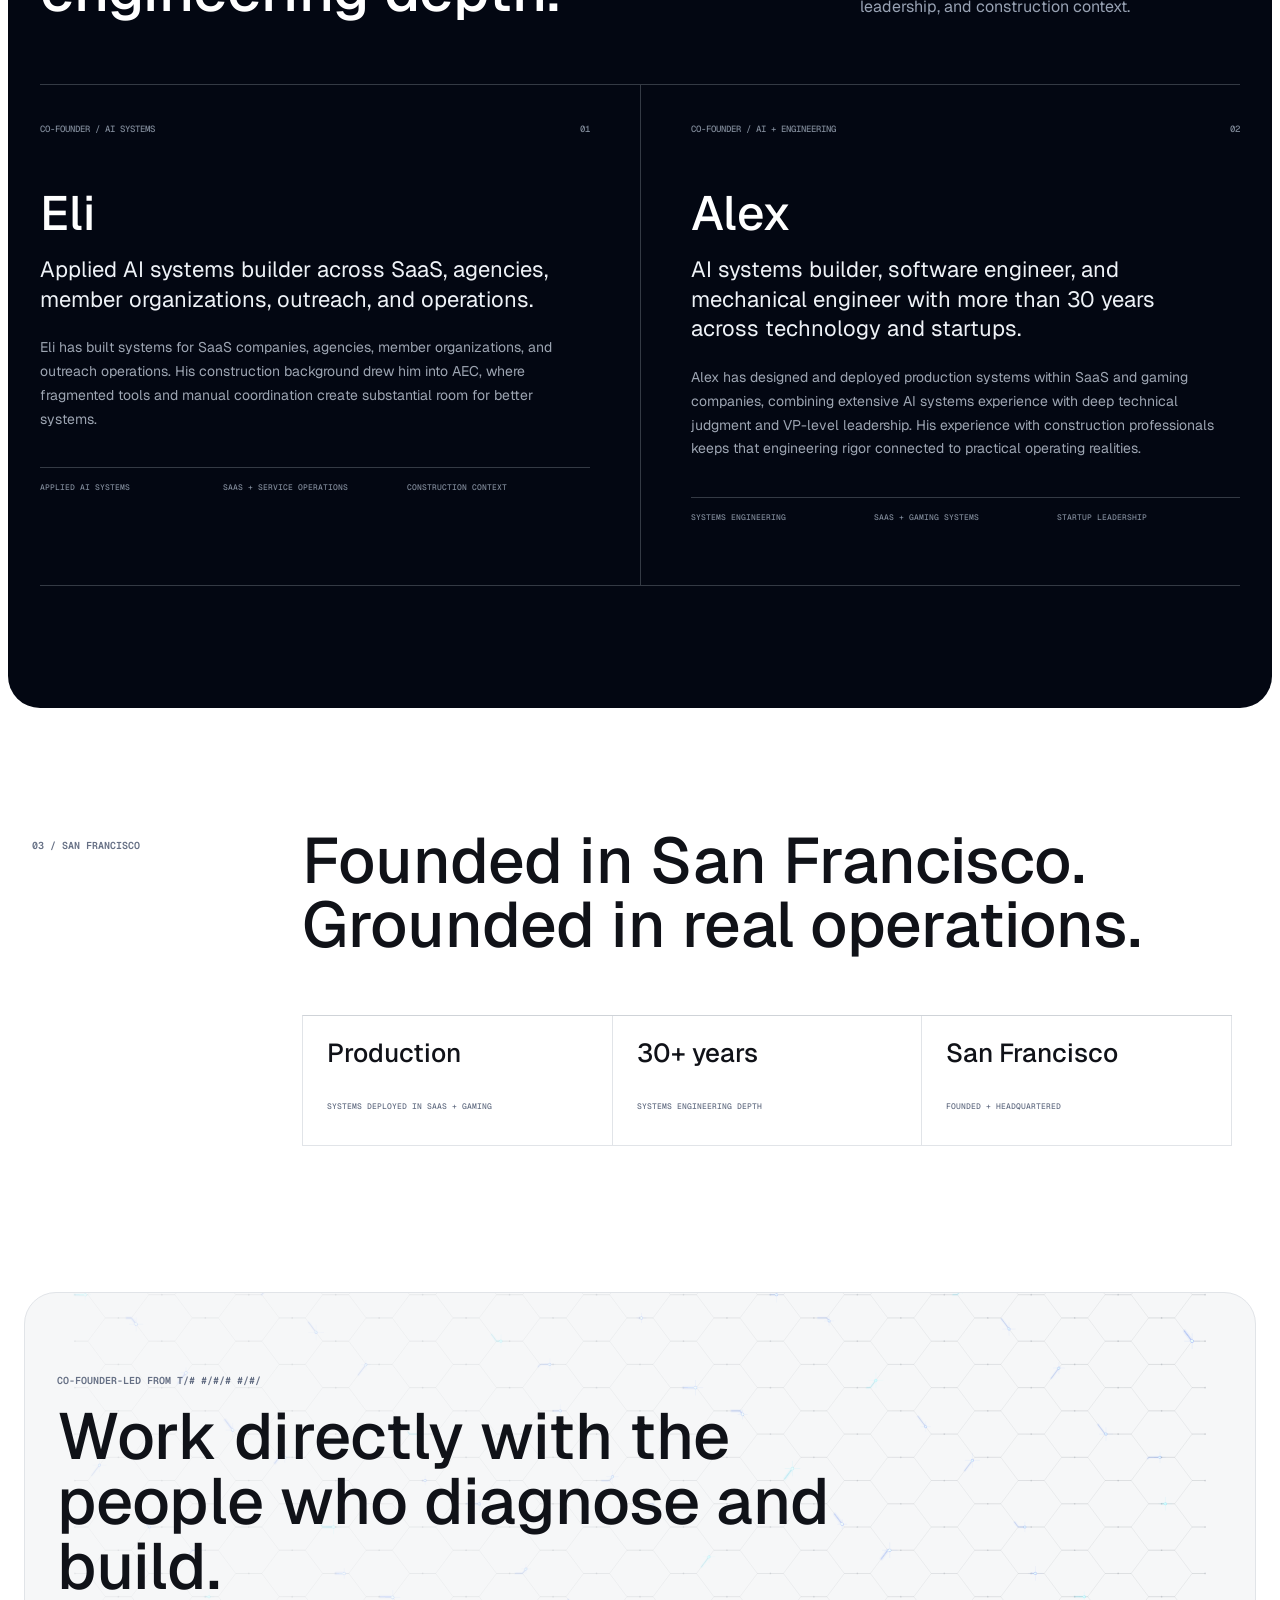
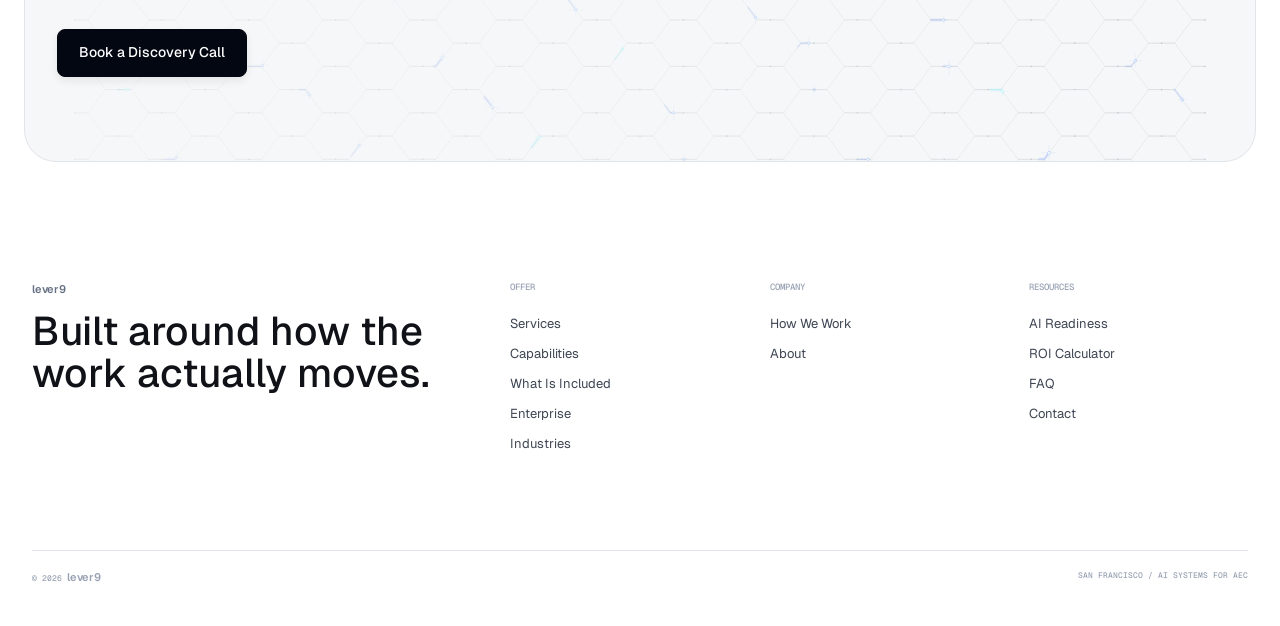
==== commit a1836d64: "Align Lever9 grid mark with wordmark height" ====
--- a/about.html
+++ b/about.html
@@ -13,8 +13,8 @@
     <link rel="alternate icon" href="public/favicon-16.png" sizes="16x16" type="image/png" />
     <link rel="alternate icon" href="public/favicon-32.png" sizes="32x32" type="image/png" />
     <link rel="apple-touch-icon" href="public/favicon-180.png" />
-    <link rel="stylesheet" href="site.css?v=lever9-nav-20260812-1" />
-    <script src="site.js?v=lever9-nav-20260812-1" defer></script>
+    <link rel="stylesheet" href="site.css?v=lever9-nav-20260812-2" />
+    <script src="site.js?v=lever9-nav-20260812-2" defer></script>
   </head>
   <body class="about-page">
     <div data-site-header data-current="about"></div>
--- a/site.css
+++ b/site.css
@@ -206,8 +206,8 @@
 
 .brand-mark {
   display: block;
-  width: 58px;
-  height: 58px;
+  width: 36px;
+  height: 36px;
   color: var(--ink);
 }
 
@@ -5530,7 +5530,7 @@
   body { padding-bottom: 76px; font-size: 15px; }
   .nav-inner { padding: 0 24px; border-right: 0; border-left: 0; }
   .brand { font-size: 46px; }
-  .brand-mark { width: 52px; height: 52px; }
+  .brand-mark { width: 33px; height: 33px; }
   .mobile-sticky-cta { display: flex; }
   .gamut-hero, .page-hero, .offer-field, .cta { max-width: calc(100% - 16px); margin-top: 8px; }
   .gamut-hero { min-height: 670px; }
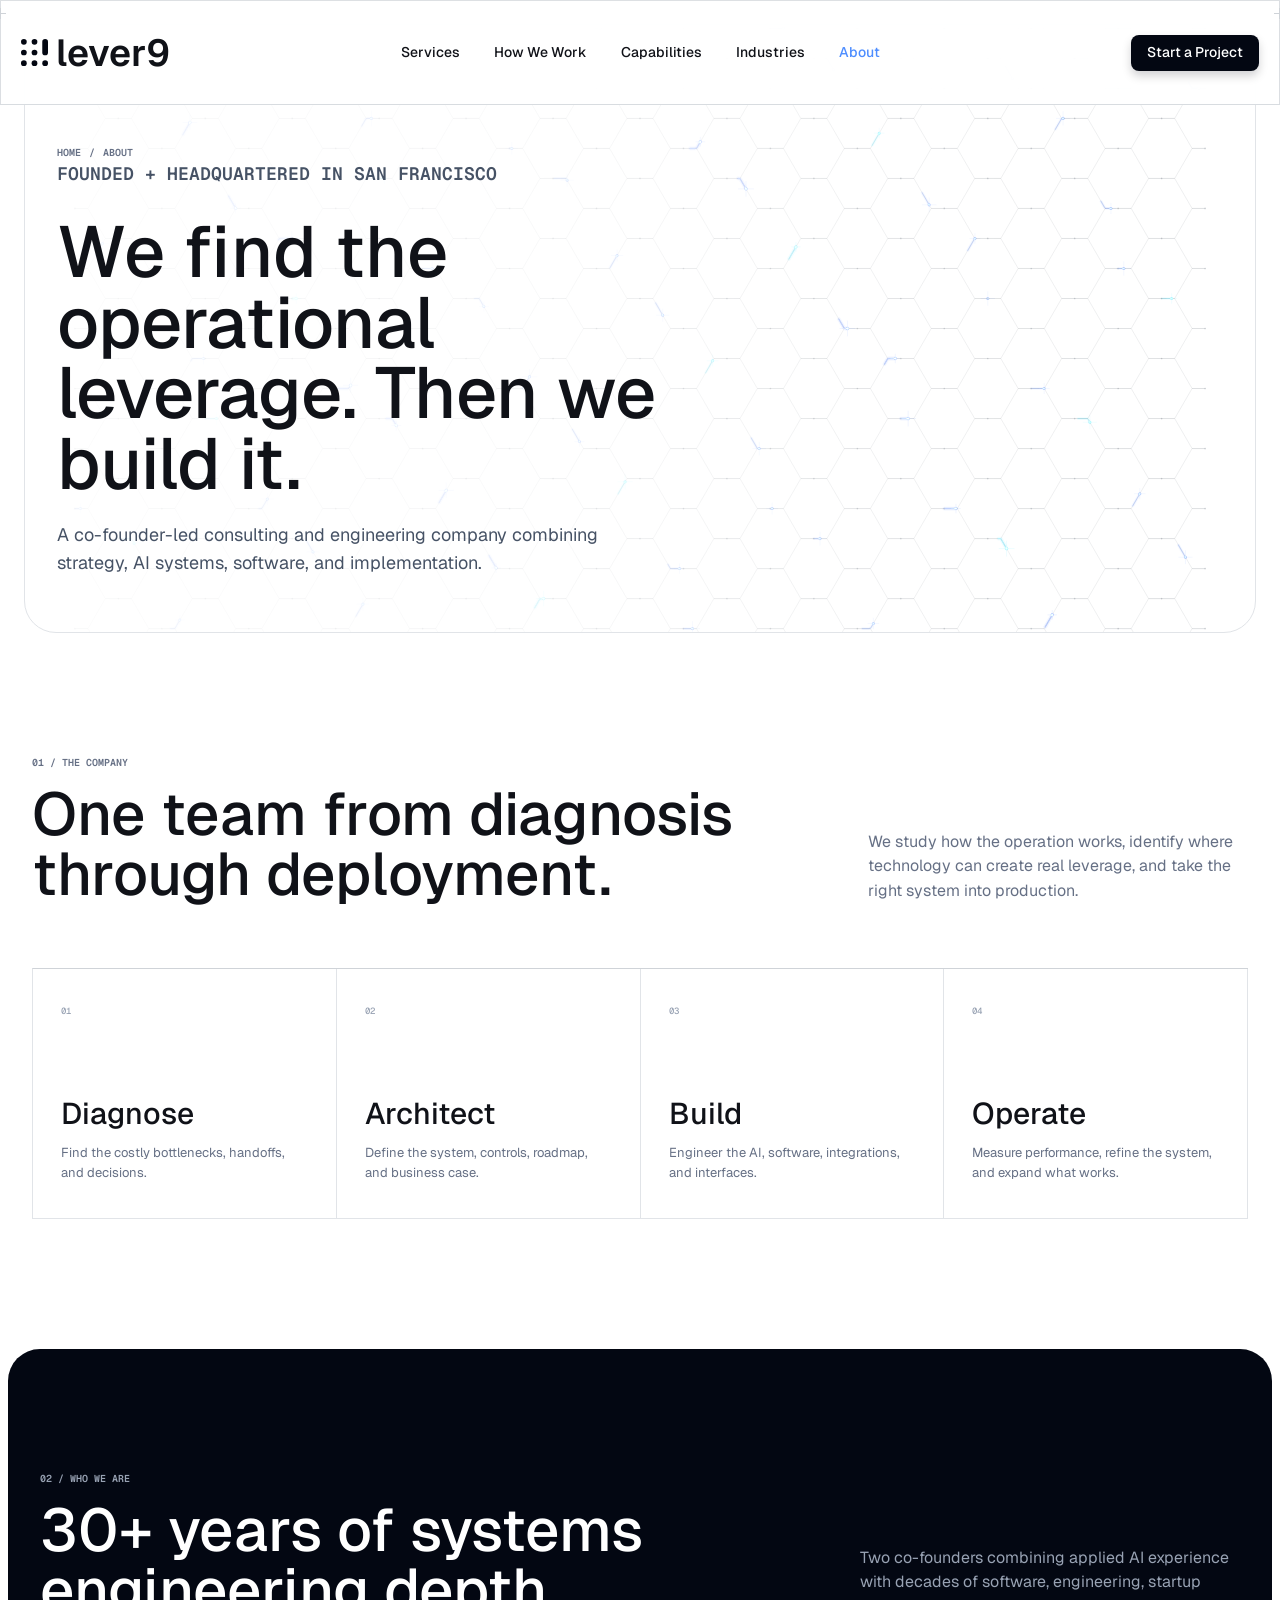
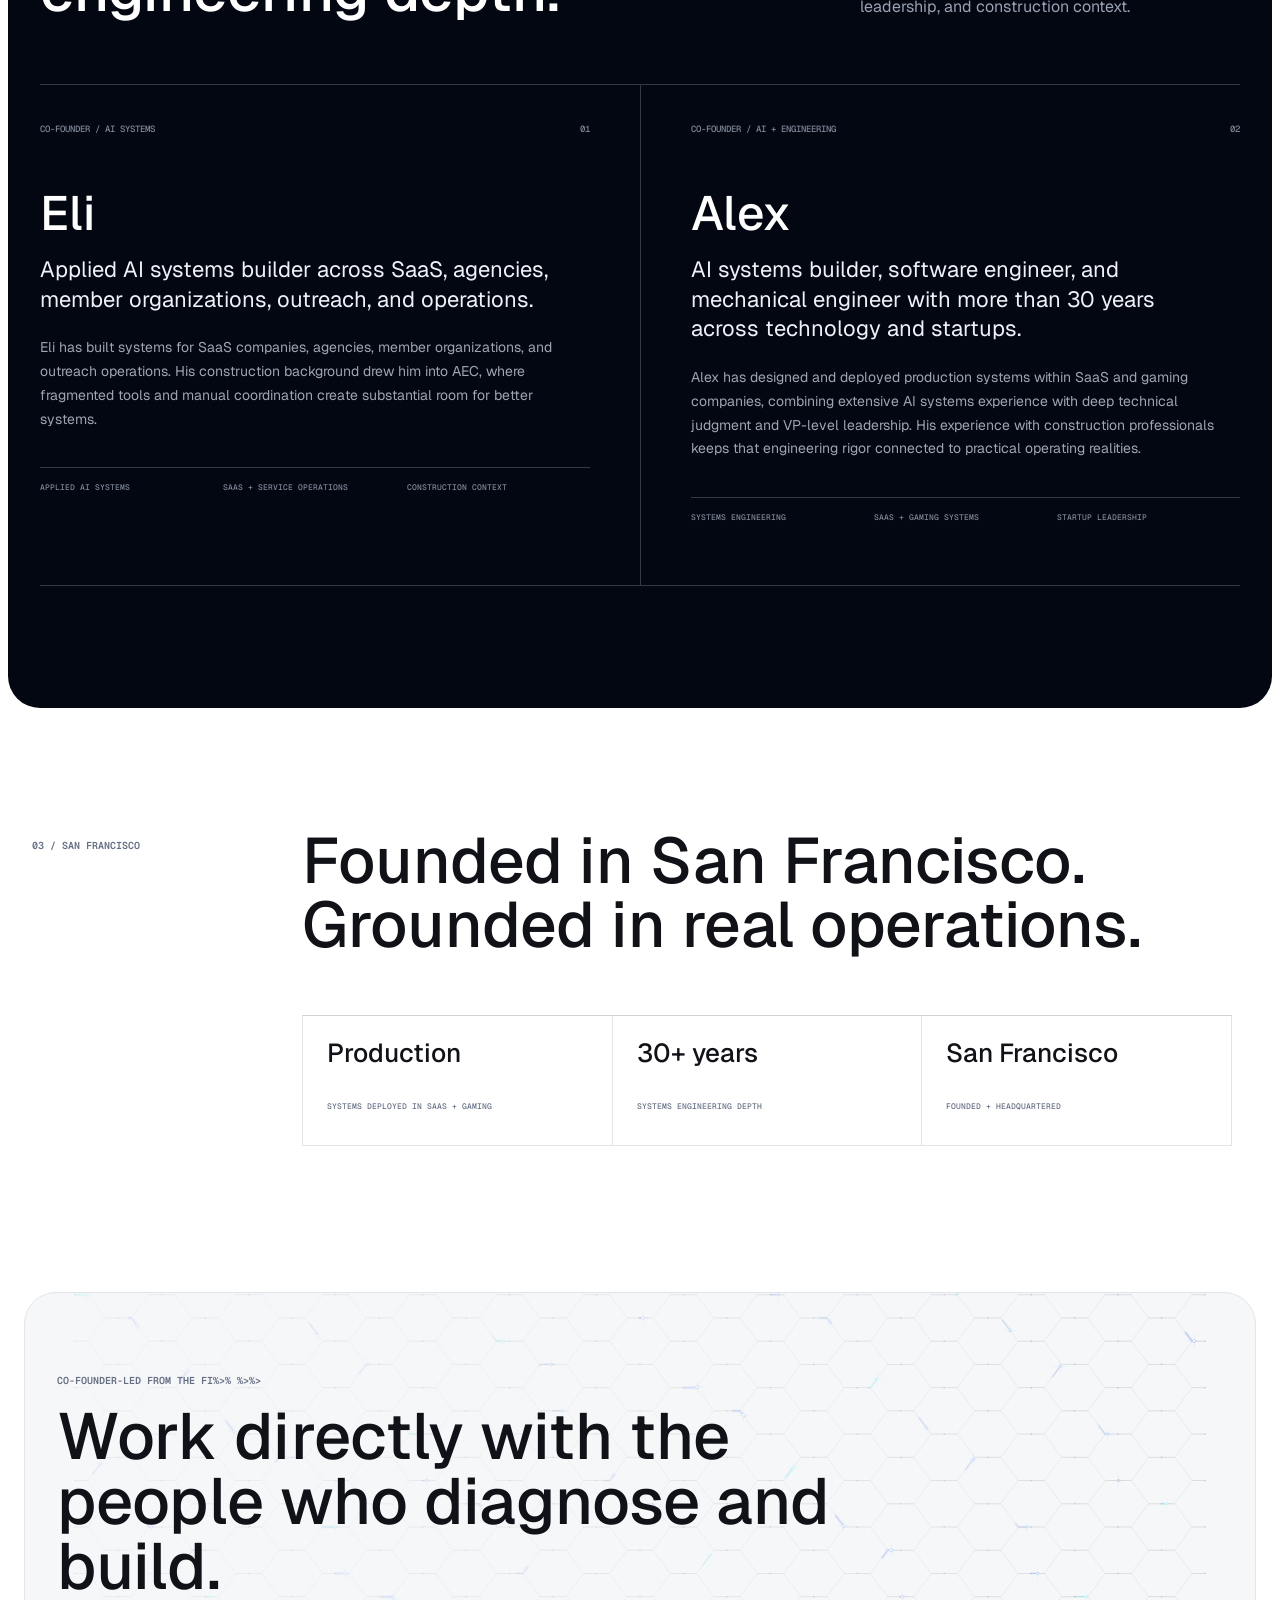
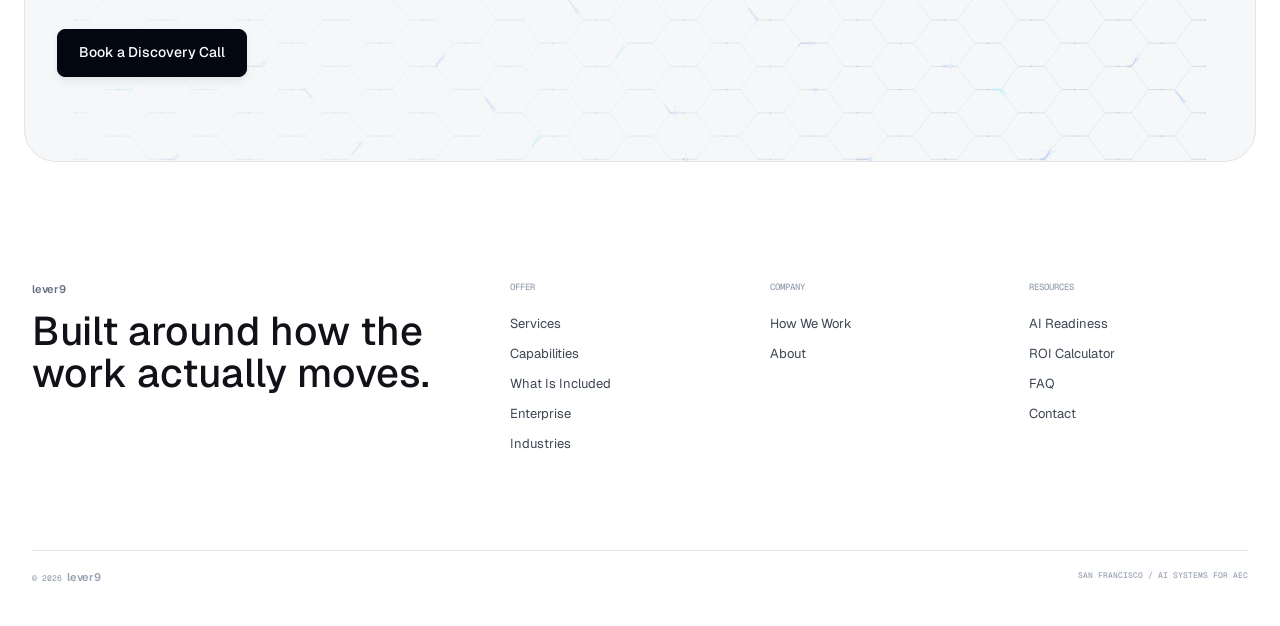
==== commit fa8f896c: "Reduce Lever9 header lockup by 25 percent" ====
--- a/about.html
+++ b/about.html
@@ -13,8 +13,8 @@
     <link rel="alternate icon" href="public/favicon-16.png" sizes="16x16" type="image/png" />
     <link rel="alternate icon" href="public/favicon-32.png" sizes="32x32" type="image/png" />
     <link rel="apple-touch-icon" href="public/favicon-180.png" />
-    <link rel="stylesheet" href="site.css?v=lever9-nav-20260812-2" />
-    <script src="site.js?v=lever9-nav-20260812-2" defer></script>
+    <link rel="stylesheet" href="site.css?v=lever9-nav-20260812-3" />
+    <script src="site.js?v=lever9-nav-20260812-3" defer></script>
   </head>
   <body class="about-page">
     <div data-site-header data-current="about"></div>
--- a/site.css
+++ b/site.css
@@ -187,10 +187,10 @@
   position: relative;
   z-index: 1;
   display: inline-flex;
-  gap: 11px;
+  gap: 8.25px;
   align-items: center;
   width: max-content;
-  font-size: 50px;
+  font-size: 37.5px;
   font-weight: 600;
   letter-spacing: -.03em;
   line-height: 1;
@@ -206,8 +206,8 @@
 
 .brand-mark {
   display: block;
-  width: 36px;
-  height: 36px;
+  width: 27px;
+  height: 27px;
   color: var(--ink);
 }
 
@@ -5529,8 +5529,8 @@
   :root { --nav-h: 93px; --gutter: 24px; --radius-lg: 26px; }
   body { padding-bottom: 76px; font-size: 15px; }
   .nav-inner { padding: 0 24px; border-right: 0; border-left: 0; }
-  .brand { font-size: 46px; }
-  .brand-mark { width: 33px; height: 33px; }
+  .brand { font-size: 34.5px; }
+  .brand-mark { width: 24.75px; height: 24.75px; }
   .mobile-sticky-cta { display: flex; }
   .gamut-hero, .page-hero, .offer-field, .cta { max-width: calc(100% - 16px); margin-top: 8px; }
   .gamut-hero { min-height: 670px; }
